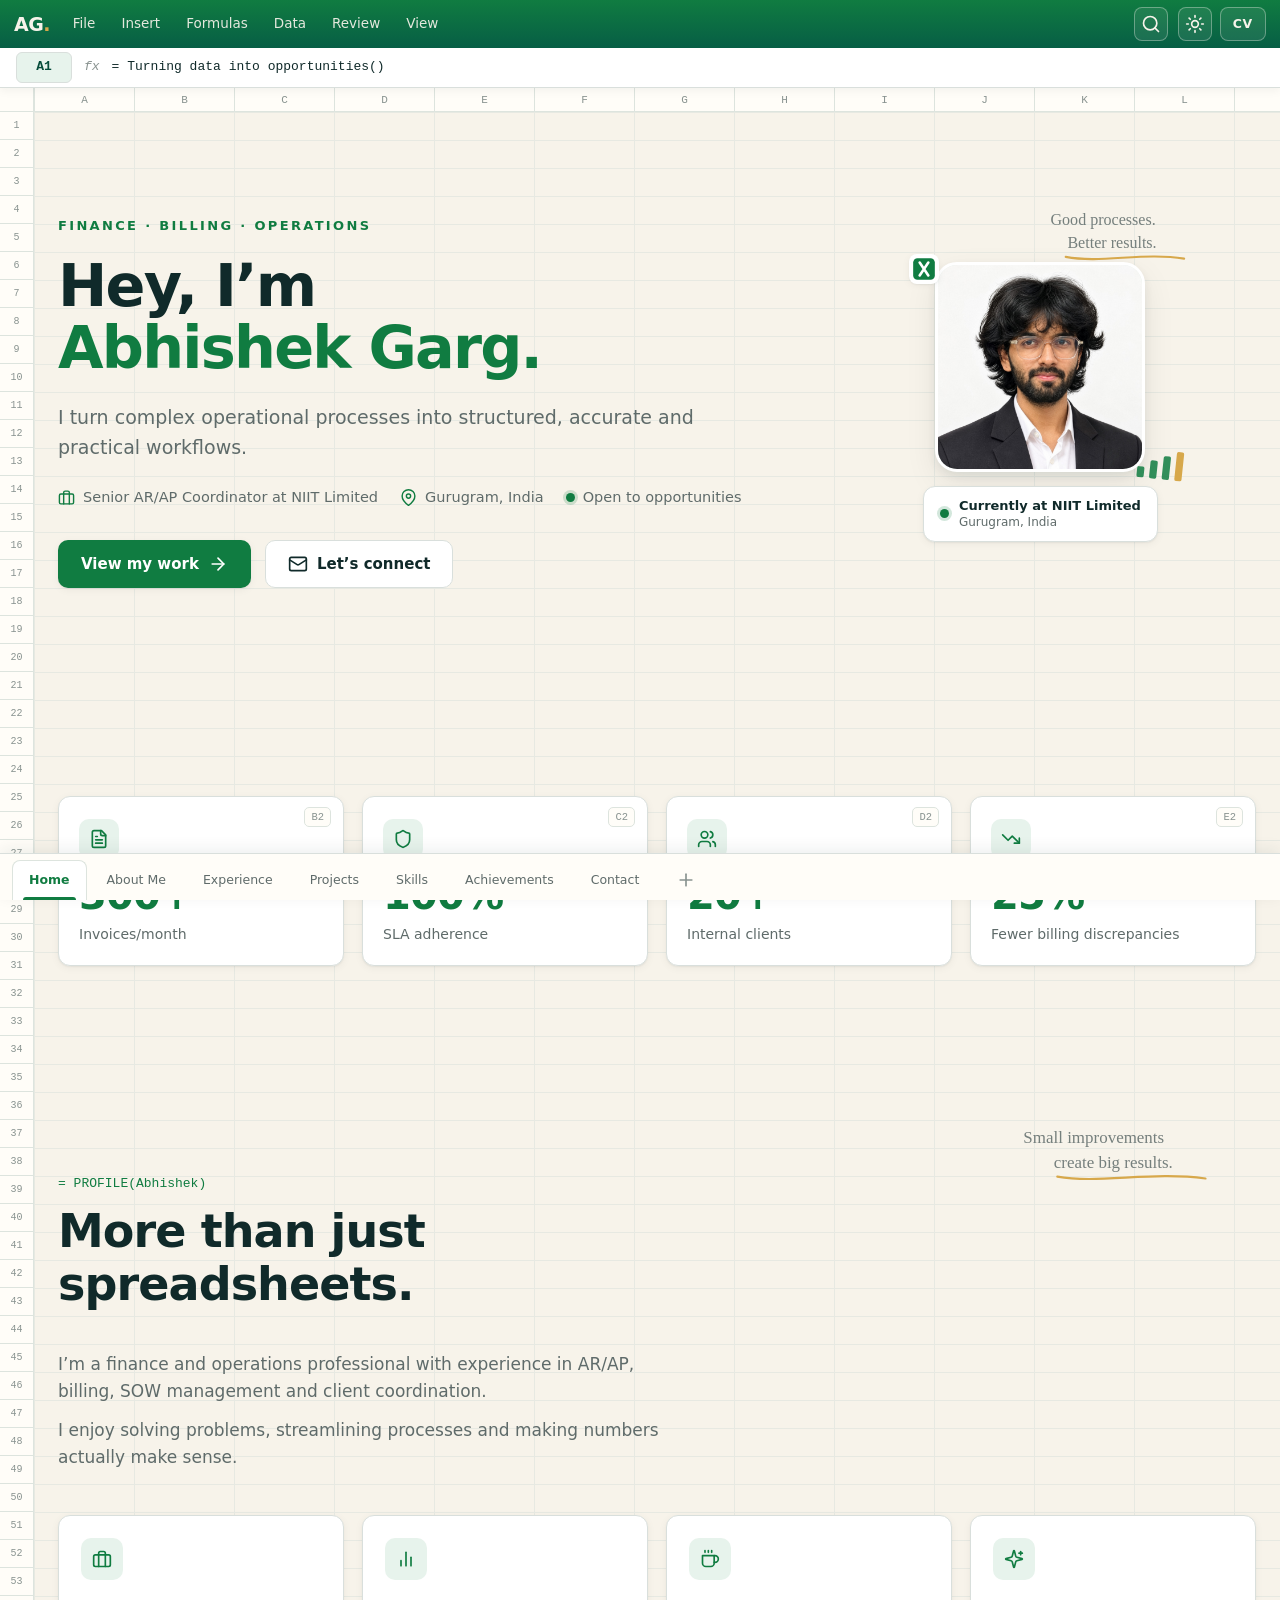
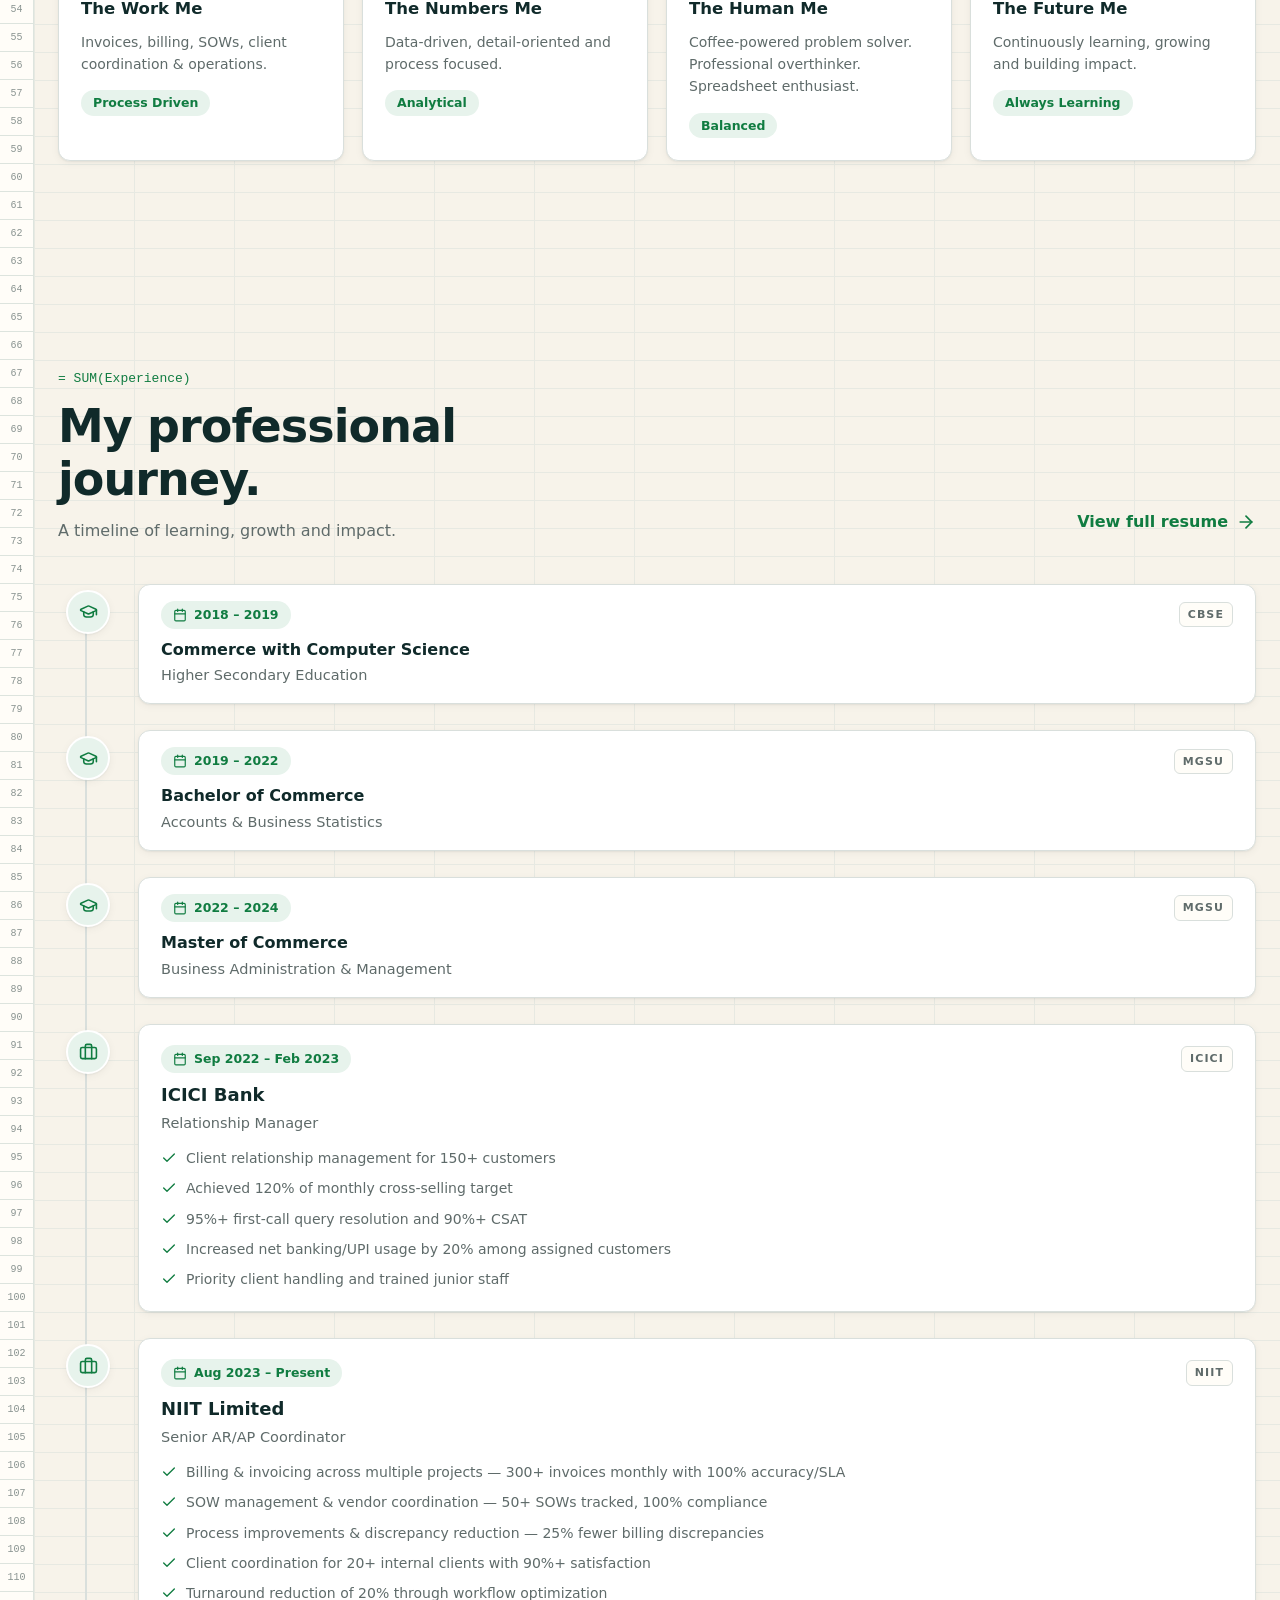
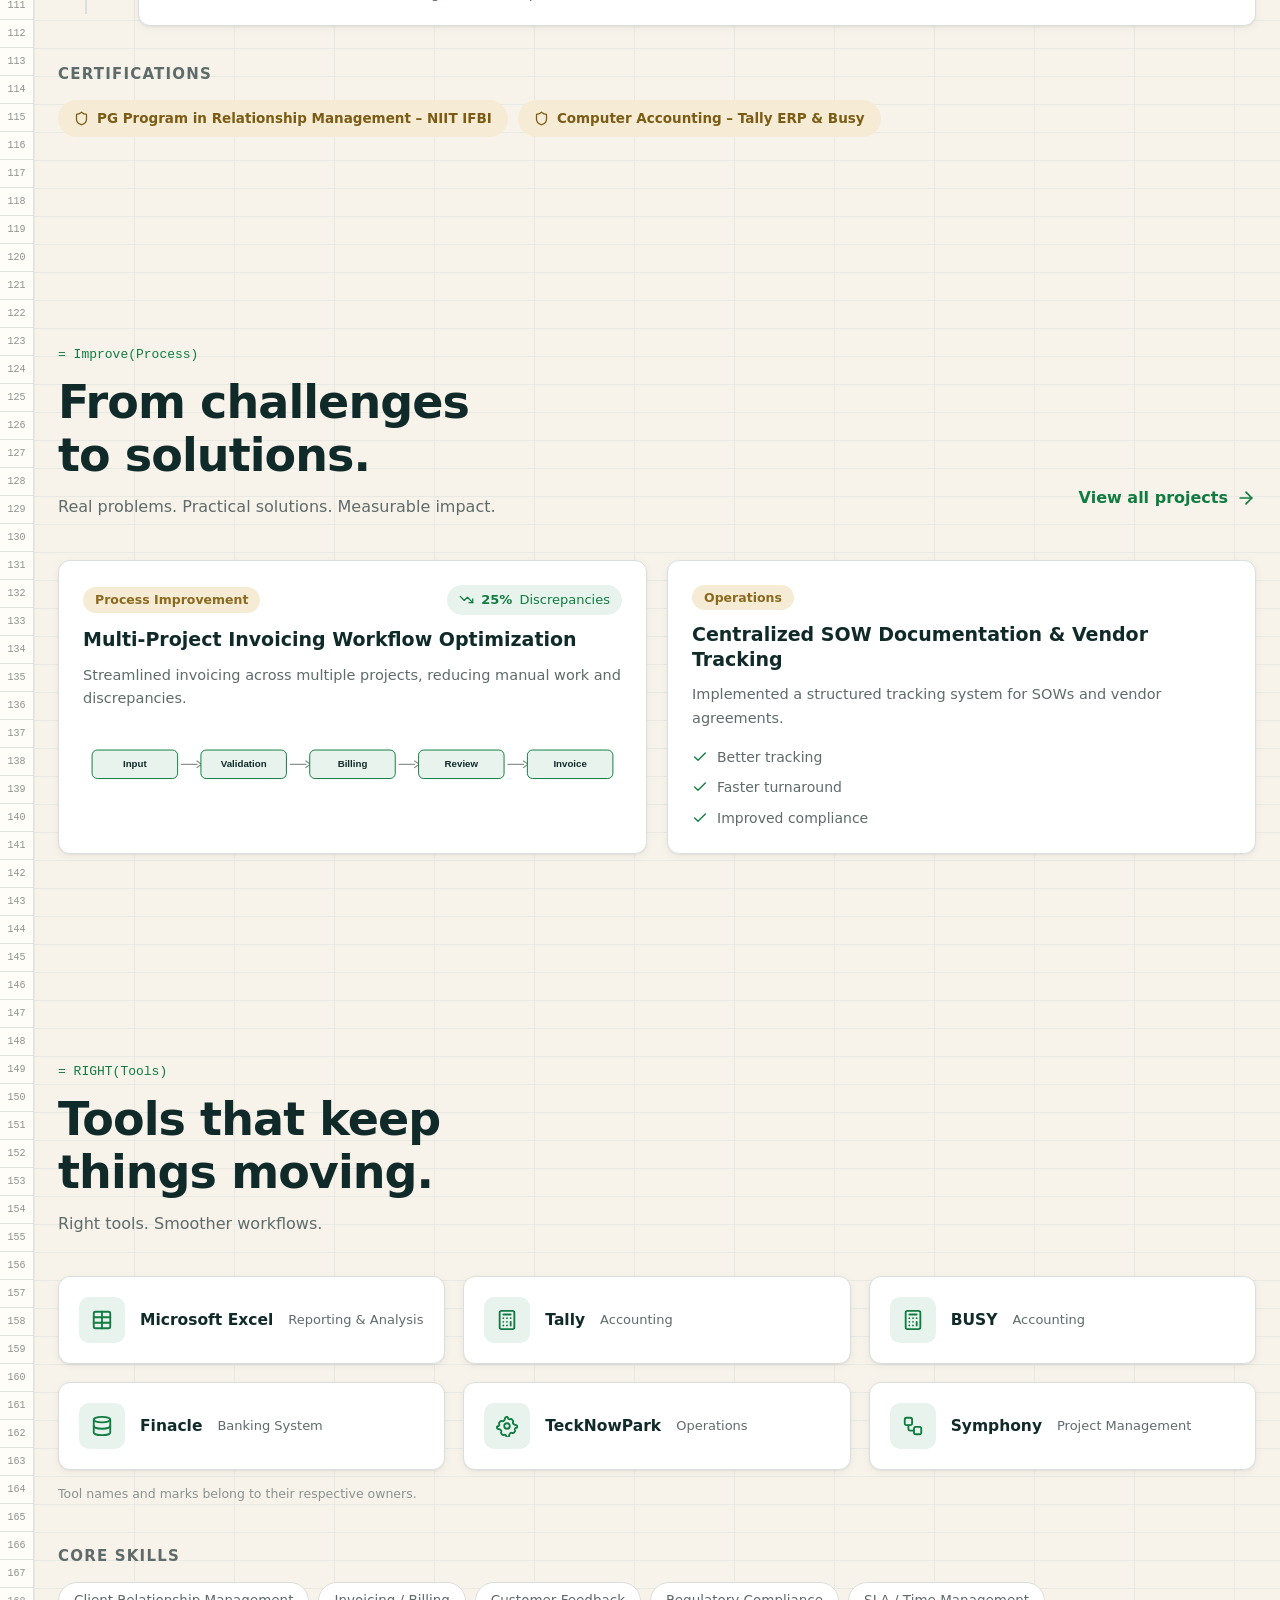
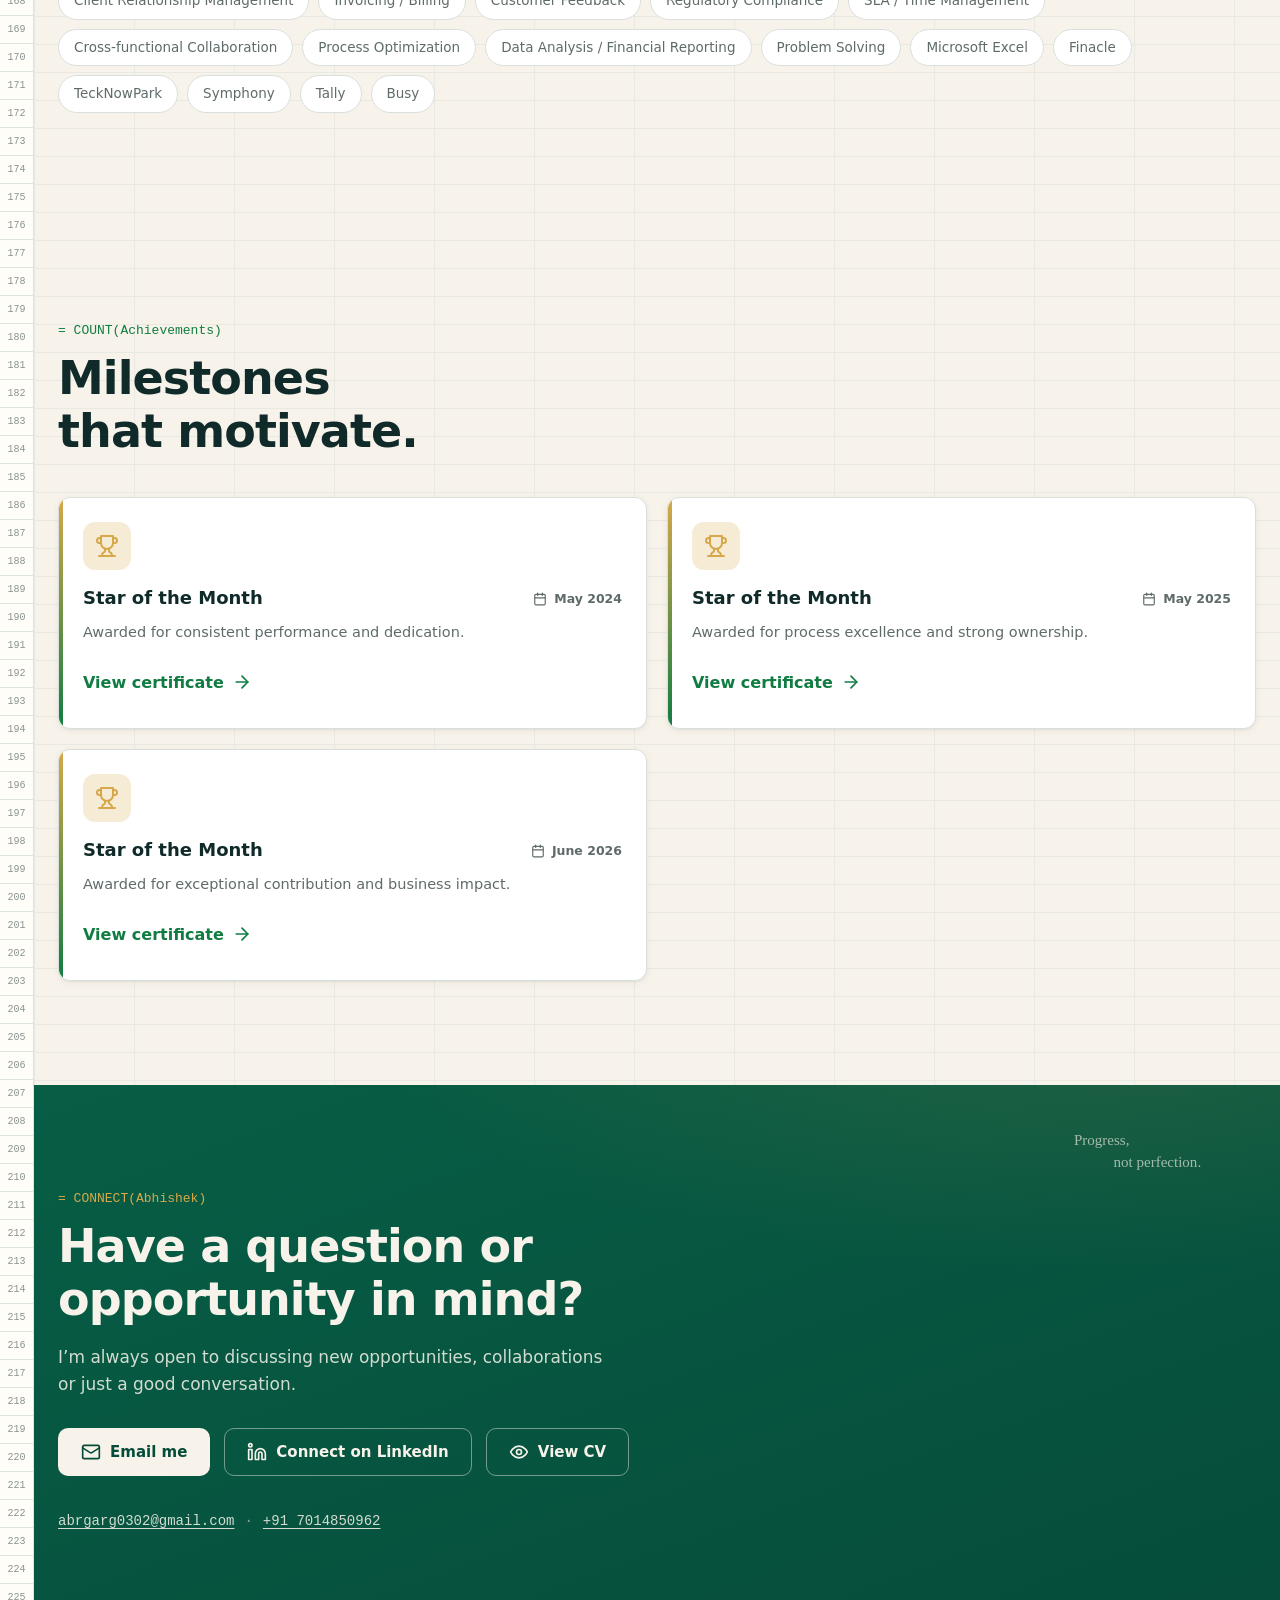
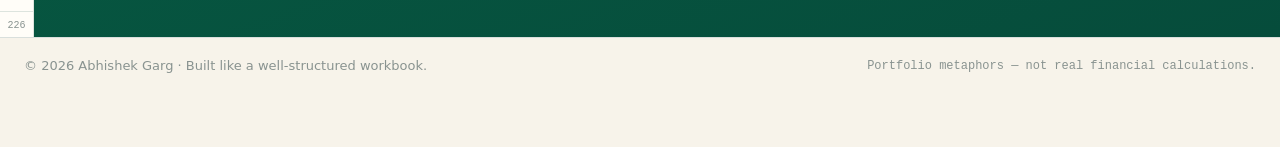
==== index.html @ a1530c6a "feat: springy cell-cursor — underdamped spring chase with slight overshoot, velocity-based subtle mo" ====
<!DOCTYPE html>
<html lang="en" data-theme="light">
<head>
  <meta charset="UTF-8">
  <meta name="viewport" content="width=device-width, initial-scale=1.0">
  <title>Abhishek Garg | Senior AR/AP Coordinator</title>
  <meta name="description" content="Portfolio of Abhishek Garg, Senior AR/AP Coordinator specializing in billing, operations, SOW management and client coordination.">
  <meta name="theme-color" content="#107C41">

  <!--
    PUBLISH NOTE (GitHub Pages):
    When the final URL is known (https://<user>.github.io/<repo>/), uncomment and fill in:
    <link rel="canonical" href="https://<user>.github.io/<repo>/">
    <meta property="og:url" content="https://<user>.github.io/<repo>/">
    <meta property="og:image" content="https://<user>.github.io/<repo>/assets/profile/abhishek-profile.jpg">
  -->
  <meta property="og:type" content="website">
  <meta property="og:title" content="Abhishek Garg | Senior AR/AP Coordinator">
  <meta property="og:description" content="Portfolio of Abhishek Garg, Senior AR/AP Coordinator specializing in billing, operations, SOW management and client coordination.">

  <link rel="icon" type="image/svg+xml" href="assets/icons/favicon.svg">
  <link rel="stylesheet" href="styles.css?v=3">

  <script>
    /* Set theme before first paint to avoid a flash */
    (function () {
      try {
        var t = localStorage.getItem('ag-theme');
        if (t !== 'dark' && t !== 'light') {
          t = (window.matchMedia && window.matchMedia('(prefers-color-scheme: dark)').matches) ? 'dark' : 'light';
        }
        document.documentElement.setAttribute('data-theme', t);
      } catch (e) { document.documentElement.setAttribute('data-theme', 'light'); }
    })();
  </script>
</head>
<body>

  <a class="skip-link" href="#main">Skip to main content</a>

  <!-- ================= SVG ICON SPRITE (Lucide-style, 2px stroke) ================= -->
  <svg xmlns="http://www.w3.org/2000/svg" style="display:none" aria-hidden="true">
    <symbol id="i-home" viewBox="0 0 24 24" fill="none" stroke="currentColor" stroke-width="2" stroke-linecap="round" stroke-linejoin="round"><path d="M3 9l9-7 9 7v11a2 2 0 0 1-2 2H5a2 2 0 0 1-2-2z"/><polyline points="9 22 9 12 15 12 15 22"/></symbol>
    <symbol id="i-briefcase" viewBox="0 0 24 24" fill="none" stroke="currentColor" stroke-width="2" stroke-linecap="round" stroke-linejoin="round"><rect x="2" y="7" width="20" height="14" rx="2"/><path d="M16 21V5a2 2 0 0 0-2-2h-4a2 2 0 0 0-2 2v16"/></symbol>
    <symbol id="i-map-pin" viewBox="0 0 24 24" fill="none" stroke="currentColor" stroke-width="2" stroke-linecap="round" stroke-linejoin="round"><path d="M21 10c0 7-9 13-9 13s-9-6-9-13a9 9 0 0 1 18 0z"/><circle cx="12" cy="10" r="3"/></symbol>
    <symbol id="i-mail" viewBox="0 0 24 24" fill="none" stroke="currentColor" stroke-width="2" stroke-linecap="round" stroke-linejoin="round"><rect x="2" y="4" width="20" height="16" rx="2"/><path d="m22 7-8.97 5.7a1.94 1.94 0 0 1-2.06 0L2 7"/></symbol>
    <symbol id="i-linkedin" viewBox="0 0 24 24" fill="none" stroke="currentColor" stroke-width="2" stroke-linecap="round" stroke-linejoin="round"><path d="M16 8a6 6 0 0 1 6 6v7h-4v-7a2 2 0 0 0-2-2 2 2 0 0 0-2 2v7h-4v-7a6 6 0 0 1 6-6z"/><rect x="2" y="9" width="4" height="12"/><circle cx="4" cy="4" r="2"/></symbol>
    <symbol id="i-download" viewBox="0 0 24 24" fill="none" stroke="currentColor" stroke-width="2" stroke-linecap="round" stroke-linejoin="round"><path d="M21 15v4a2 2 0 0 1-2 2H5a2 2 0 0 1-2-2v-4"/><polyline points="7 10 12 15 17 10"/><line x1="12" y1="15" x2="12" y2="3"/></symbol>
    <symbol id="i-search" viewBox="0 0 24 24" fill="none" stroke="currentColor" stroke-width="2" stroke-linecap="round" stroke-linejoin="round"><circle cx="11" cy="11" r="8"/><line x1="21" y1="21" x2="16.65" y2="16.65"/></symbol>
    <symbol id="i-sun" viewBox="0 0 24 24" fill="none" stroke="currentColor" stroke-width="2" stroke-linecap="round" stroke-linejoin="round"><circle cx="12" cy="12" r="4"/><path d="M12 2v2M12 20v2M4.93 4.93l1.41 1.41M17.66 17.66l1.41 1.41M2 12h2M20 12h2M6.34 17.66l-1.41 1.41M19.07 4.93l-1.41 1.41"/></symbol>
    <symbol id="i-moon" viewBox="0 0 24 24" fill="none" stroke="currentColor" stroke-width="2" stroke-linecap="round" stroke-linejoin="round"><path d="M12 3a6 6 0 0 0 9 9 9 9 0 1 1-9-9Z"/></symbol>
    <symbol id="i-bar-chart" viewBox="0 0 24 24" fill="none" stroke="currentColor" stroke-width="2" stroke-linecap="round" stroke-linejoin="round"><line x1="18" y1="20" x2="18" y2="10"/><line x1="12" y1="20" x2="12" y2="4"/><line x1="6" y1="20" x2="6" y2="14"/></symbol>
    <symbol id="i-shield" viewBox="0 0 24 24" fill="none" stroke="currentColor" stroke-width="2" stroke-linecap="round" stroke-linejoin="round"><path d="M20 13c0 5-3.5 7.5-7.66 8.95a1 1 0 0 1-.67-.01C7.5 20.5 4 18 4 13V6a1 1 0 0 1 1-1c2 0 4.5-1.2 6.24-2.72a1 1 0 0 1 1.52 0C14.51 3.81 17 5 19 5a1 1 0 0 1 1 1z"/></symbol>
    <symbol id="i-users" viewBox="0 0 24 24" fill="none" stroke="currentColor" stroke-width="2" stroke-linecap="round" stroke-linejoin="round"><path d="M16 21v-2a4 4 0 0 0-4-4H6a4 4 0 0 0-4 4v2"/><circle cx="9" cy="7" r="4"/><path d="M22 21v-2a4 4 0 0 0-3-3.87"/><path d="M16 3.13a4 4 0 0 1 0 7.75"/></symbol>
    <symbol id="i-file-text" viewBox="0 0 24 24" fill="none" stroke="currentColor" stroke-width="2" stroke-linecap="round" stroke-linejoin="round"><path d="M15 2H6a2 2 0 0 0-2 2v16a2 2 0 0 0 2 2h12a2 2 0 0 0 2-2V7Z"/><path d="M14 2v4a2 2 0 0 0 2 2h4"/><path d="M16 13H8M16 17H8M10 9H8"/></symbol>
    <symbol id="i-workflow" viewBox="0 0 24 24" fill="none" stroke="currentColor" stroke-width="2" stroke-linecap="round" stroke-linejoin="round"><rect x="3" y="3" width="8" height="8" rx="2"/><path d="M7 11v4a2 2 0 0 0 2 2h4"/><rect x="13" y="13" width="8" height="8" rx="2"/></symbol>
    <symbol id="i-wrench" viewBox="0 0 24 24" fill="none" stroke="currentColor" stroke-width="2" stroke-linecap="round" stroke-linejoin="round"><path d="M14.7 6.3a1 1 0 0 0 0 1.4l1.6 1.6a1 1 0 0 0 1.4 0l3.77-3.77a6 6 0 0 1-7.94 7.94l-6.91 6.91a2.12 2.12 0 0 1-3-3l6.91-6.91a6 6 0 0 1 7.94-7.94l-3.76 3.76z"/></symbol>
    <symbol id="i-trophy" viewBox="0 0 24 24" fill="none" stroke="currentColor" stroke-width="2" stroke-linecap="round" stroke-linejoin="round"><path d="M6 9H4.5a2.5 2.5 0 0 1 0-5H6"/><path d="M18 9h1.5a2.5 2.5 0 0 0 0-5H18"/><path d="M4 22h16"/><path d="M10 14.66V17c0 .55-.47.98-.97 1.21C7.85 18.75 7 20.24 7 22"/><path d="M14 14.66V17c0 .55.47.98.97 1.21C16.15 18.75 17 20.24 17 22"/><path d="M18 2H6v7a6 6 0 0 0 12 0V2Z"/></symbol>
    <symbol id="i-graduation-cap" viewBox="0 0 24 24" fill="none" stroke="currentColor" stroke-width="2" stroke-linecap="round" stroke-linejoin="round"><path d="M21.42 10.922a1 1 0 0 0-.019-1.838L12.83 5.18a2 2 0 0 0-1.66 0L2.6 9.08a1 1 0 0 0 0 1.832l8.57 3.908a2 2 0 0 0 1.66 0z"/><path d="M22 10v6"/><path d="M6 12.5V16a6 3 0 0 0 12 0v-3.5"/></symbol>
    <symbol id="i-arrow-right" viewBox="0 0 24 24" fill="none" stroke="currentColor" stroke-width="2" stroke-linecap="round" stroke-linejoin="round"><path d="M5 12h14"/><path d="m12 5 7 7-7 7"/></symbol>
    <symbol id="i-check" viewBox="0 0 24 24" fill="none" stroke="currentColor" stroke-width="2" stroke-linecap="round" stroke-linejoin="round"><path d="M20 6 9 17l-5-5"/></symbol>
    <symbol id="i-plus" viewBox="0 0 24 24" fill="none" stroke="currentColor" stroke-width="2" stroke-linecap="round" stroke-linejoin="round"><path d="M5 12h14"/><path d="M12 5v14"/></symbol>
    <symbol id="i-menu" viewBox="0 0 24 24" fill="none" stroke="currentColor" stroke-width="2" stroke-linecap="round" stroke-linejoin="round"><line x1="4" y1="12" x2="20" y2="12"/><line x1="4" y1="6" x2="20" y2="6"/><line x1="4" y1="18" x2="20" y2="18"/></symbol>
    <symbol id="i-x" viewBox="0 0 24 24" fill="none" stroke="currentColor" stroke-width="2" stroke-linecap="round" stroke-linejoin="round"><path d="M18 6 6 18"/><path d="m6 6 12 12"/></symbol>
    <symbol id="i-settings" viewBox="0 0 24 24" fill="none" stroke="currentColor" stroke-width="2" stroke-linecap="round" stroke-linejoin="round"><path d="M12.22 2h-.44a2 2 0 0 0-2 2v.18a2 2 0 0 1-1 1.73l-.43.58a2 2 0 0 1-1.53.22l-.17-.06a2 2 0 0 0-2.28.62l-.28.28a2 2 0 0 0-.62 2.28l.06.17a2 2 0 0 1-.22 1.53l-.58.43a2 2 0 0 0-1.73 1v.44a2 2 0 0 0 2 2h.18a2 2 0 0 1 1.73 1l.58.43a2 2 0 0 1 .22 1.53l-.06.17a2 2 0 0 0 .62 2.28l.28.28a2 2 0 0 0 2.28.62l.17-.06a2 2 0 0 1 1.53.22l.43.58a2 2 0 0 0 1 1.73h.44a2 2 0 0 0 2-2v-.18a2 2 0 0 1 1-1.73l.43-.58a2 2 0 0 1 1.53-.22l.17.06a2 2 0 0 0 2.28-.62l.28-.28a2 2 0 0 0 .62-2.28l-.06-.17a2 2 0 0 1 .22-1.53l.58-.43a2 2 0 0 0 1.73-1v-.44a2 2 0 0 0-2-2h-.18a2 2 0 0 1-1.73-1l-.58-.43a2 2 0 0 1-.22-1.53l.06-.17a2 2 0 0 0-.62-2.28l-.28-.28a2 2 0 0 0-2.28-.62l-.17.06a2 2 0 0 1-1.53-.22l-.43-.58a2 2 0 0 0-1-1.73z"/><circle cx="12" cy="12" r="3"/></symbol>
    <symbol id="i-sigma" viewBox="0 0 24 24" fill="none" stroke="currentColor" stroke-width="2" stroke-linecap="round" stroke-linejoin="round"><path d="M18 7V4H6l6 8-6 8h12v-3"/></symbol>
    <symbol id="i-database" viewBox="0 0 24 24" fill="none" stroke="currentColor" stroke-width="2" stroke-linecap="round" stroke-linejoin="round"><ellipse cx="12" cy="5" rx="9" ry="3"/><path d="M3 5v14a9 3 0 0 0 18 0V5"/><path d="M3 12a9 3 0 0 0 18 0"/></symbol>
    <symbol id="i-filter" viewBox="0 0 24 24" fill="none" stroke="currentColor" stroke-width="2" stroke-linecap="round" stroke-linejoin="round"><polygon points="22 3 2 3 10 12.46 10 19 14 21 14 12.46 22 3"/></symbol>
    <symbol id="i-calendar" viewBox="0 0 24 24" fill="none" stroke="currentColor" stroke-width="2" stroke-linecap="round" stroke-linejoin="round"><rect x="3" y="4" width="18" height="18" rx="2"/><line x1="16" y1="2" x2="16" y2="6"/><line x1="8" y1="2" x2="8" y2="6"/><line x1="3" y1="10" x2="21" y2="10"/></symbol>
    <symbol id="i-trending-down" viewBox="0 0 24 24" fill="none" stroke="currentColor" stroke-width="2" stroke-linecap="round" stroke-linejoin="round"><polyline points="22 17 13.5 8.5 8.5 13.5 2 7"/><polyline points="16 17 22 17 22 11"/></symbol>
    <symbol id="i-table" viewBox="0 0 24 24" fill="none" stroke="currentColor" stroke-width="2" stroke-linecap="round" stroke-linejoin="round"><rect x="3" y="3" width="18" height="18" rx="2"/><line x1="3" y1="9" x2="21" y2="9"/><line x1="3" y1="15" x2="21" y2="15"/><line x1="12" y1="3" x2="12" y2="21"/></symbol>
    <symbol id="i-calculator" viewBox="0 0 24 24" fill="none" stroke="currentColor" stroke-width="2" stroke-linecap="round" stroke-linejoin="round"><rect x="4" y="2" width="16" height="20" rx="2"/><line x1="8" y1="6" x2="16" y2="6"/><line x1="16" y1="14" x2="16" y2="18"/><path d="M16 10h.01M12 10h.01M8 10h.01M8 14h.01M12 14h.01M8 18h.01M12 18h.01"/></symbol>
    <symbol id="i-phone" viewBox="0 0 24 24" fill="none" stroke="currentColor" stroke-width="2" stroke-linecap="round" stroke-linejoin="round"><path d="M22 16.92v3a2 2 0 0 1-2.18 2 19.79 19.79 0 0 1-8.63-3.07 19.5 19.5 0 0 1-6-6 19.79 19.79 0 0 1-3.07-8.67A2 2 0 0 1 4.11 2h3a2 2 0 0 1 2 1.72 12.84 12.84 0 0 0 .7 2.81 2 2 0 0 1-.45 2.11L8.09 9.91a16 16 0 0 0 6 6l1.27-1.27a2 2 0 0 1 2.11-.45 12.84 12.84 0 0 0 2.81.7A2 2 0 0 1 22 16.92z"/></symbol>
    <symbol id="i-folder" viewBox="0 0 24 24" fill="none" stroke="currentColor" stroke-width="2" stroke-linecap="round" stroke-linejoin="round"><path d="M20 20a2 2 0 0 0 2-2V8a2 2 0 0 0-2-2h-7.9a2 2 0 0 1-1.69-.9L9.6 3.9A2 2 0 0 0 7.93 3H4a2 2 0 0 0-2 2v13a2 2 0 0 0 2 2Z"/></symbol>
    <symbol id="i-coffee" viewBox="0 0 24 24" fill="none" stroke="currentColor" stroke-width="2" stroke-linecap="round" stroke-linejoin="round"><path d="M17 8h1a4 4 0 1 1 0 8h-1"/><path d="M3 8h14v9a4 4 0 0 1-4 4H7a4 4 0 0 1-4-4Z"/><line x1="6" y1="2" x2="6" y2="4"/><line x1="10" y1="2" x2="10" y2="4"/><line x1="14" y1="2" x2="14" y2="4"/></symbol>
    <symbol id="i-sparkles" viewBox="0 0 24 24" fill="none" stroke="currentColor" stroke-width="2" stroke-linecap="round" stroke-linejoin="round"><path d="M9.937 15.5A2 2 0 0 0 8.5 14.063l-6.135-1.582a.5.5 0 0 1 0-.962L8.5 9.936A2 2 0 0 0 9.937 8.5l1.582-6.135a.5.5 0 0 1 .963 0L14.063 8.5A2 2 0 0 0 15.5 9.937l6.135 1.581a.5.5 0 0 1 0 .964L15.5 14.063a2 2 0 0 0-1.437 1.408l-1.582 6.135a.5.5 0 0 1-.963 0z"/><path d="M20 3v4"/><path d="M22 5h-4"/></symbol>
    <symbol id="i-eye" viewBox="0 0 24 24" fill="none" stroke="currentColor" stroke-width="2" stroke-linecap="round" stroke-linejoin="round"><path d="M2 12s3-7 10-7 10 7 10 7-3 7-10 7-10-7-10-7Z"/><circle cx="12" cy="12" r="3"/></symbol>
  </svg>

  <!-- ================= DATA ERROR BANNER (shown only if portfolio.json fails) ================= -->
  <div id="data-error" hidden role="alert" style="background:#B42318;color:#fff;padding:12px 16px;font-size:14px;">
    Content could not be loaded. This site fetches <code>data/portfolio.json</code> — serve the folder over HTTP
    (for example <code>python -m http.server</code>) instead of opening the file directly.
  </div>

  <!-- ================= STICKY EXCEL RIBBON (the only top bar) ================= -->
  <div class="ribbon" id="ribbon" role="toolbar" aria-label="Portfolio ribbon (visual Excel metaphor)">
    <a class="ribbon-brand" href="#home" aria-label="Abhishek Garg — home">AG<span class="brand-dot">.</span></a>
    <span class="ribbon-title" aria-hidden="true">Abhishek_Garg_Portfolio.xlsx</span>

    <div class="ribbon-tabs">
      <button class="ribbon-btn" type="button" data-ribbon="file">File</button>
      <button class="ribbon-btn" type="button" data-ribbon="insert">Insert</button>
      <button class="ribbon-btn" type="button" data-ribbon="formulas">Formulas</button>
      <button class="ribbon-btn" type="button" data-ribbon="data">Data</button>
      <button class="ribbon-btn" type="button" data-ribbon="review">Review</button>
      <button class="ribbon-btn" type="button" data-ribbon="view">View</button>
    </div>

    <div class="header-actions">
      <div class="search-wrap" id="search-wrap">
        <button class="icon-btn search-toggle" id="search-toggle" type="button" aria-label="Search portfolio sections" aria-expanded="false">
          <svg class="icon" aria-hidden="true"><use href="#i-search"></use></svg>
        </button>
        <input type="search" id="search-input" class="search-input" placeholder="Search opportunities..." aria-label="Search portfolio sections" autocomplete="off" tabindex="-1">
        <div id="search-results" class="search-results" hidden></div>
      </div>
      <button class="icon-btn theme-toggle" id="theme-toggle" type="button" aria-label="Switch to dark theme">
        <svg class="icon icon-sun" aria-hidden="true"><use href="#i-sun"></use></svg>
        <svg class="icon icon-moon" aria-hidden="true"><use href="#i-moon"></use></svg>
      </button>
      <a class="cv-chip" data-cv-link href="cv/Abhishek_Garg_CV_Final.pdf" title="View CV (opens in a new tab)">CV</a>
      <button class="icon-btn menu-toggle" id="menu-toggle" type="button" aria-label="Open menu" aria-expanded="false">
        <svg class="icon" aria-hidden="true"><use href="#i-menu"></use></svg>
      </button>
    </div>

    <div class="ribbon-panel" id="ribbon-panel" hidden>
      <div id="ribbon-panel-content"></div>
    </div>
  </div>

  <!-- ================= MOBILE MENU OVERLAY ================= -->
  <div class="mobile-menu" id="mobile-menu" hidden>
    <div class="mobile-menu-head">
      <span class="brand-mark">AG<span class="brand-dot">.</span></span>
      <button class="icon-btn" id="mobile-menu-close" type="button" aria-label="Close menu">
        <svg class="icon" aria-hidden="true"><use href="#i-x"></use></svg>
      </button>
    </div>
    <nav aria-label="Mobile">
      <a class="mobile-menu-link" href="#home">Home</a>
      <a class="mobile-menu-link" href="#about">About</a>
      <a class="mobile-menu-link" href="#experience">Experience</a>
      <a class="mobile-menu-link" href="#projects">Projects</a>
      <a class="mobile-menu-link" href="#skills">Skills</a>
      <a class="mobile-menu-link" href="#achievements">Achievements</a>
      <a class="mobile-menu-link" href="#contact">Contact</a>
    </nav>
    <div class="mobile-menu-actions">
      <button class="icon-btn theme-toggle" type="button" aria-label="Toggle theme">
        <svg class="icon icon-sun" aria-hidden="true"><use href="#i-sun"></use></svg>
        <svg class="icon icon-moon" aria-hidden="true"><use href="#i-moon"></use></svg>
      </button>
      <a class="btn btn-ghost" data-cv-link href="cv/Abhishek_Garg_CV_Final.pdf">
        <svg class="icon" aria-hidden="true"><use href="#i-eye"></use></svg>
        <span>View CV</span>
      </a>
    </div>
  </div>

  <!-- ================= FORMULA BAR ================= -->
  <div class="formula-bar" aria-hidden="true">
    <span class="name-box" id="name-box">A1</span>
    <span class="fx-label">fx</span>
    <span class="formula-text" id="formula-text">= Turning data into opportunities()</span>
  </div>

  <!-- ================= MAIN ================= -->
  <main id="main">
    <!-- Decorative spreadsheet chrome (anchored to main so it stays visible) -->
    <div class="grid-corner" aria-hidden="true"></div>
    <div class="col-strip" id="col-strip" aria-hidden="true"></div>
    <div class="row-rail" id="row-rail" aria-hidden="true"></div>

    <!-- HERO -->
    <section class="hero section" id="home">
      <div class="container hero-grid">
        <div class="hero-content">
          <p class="eyebrow" id="hero-eyebrow">FINANCE · BILLING · OPERATIONS</p>
          <h1 id="hero-heading">Hey, I’m<br><span class="hero-name">Abhishek Garg.</span></h1>
          <p class="hero-desc" id="hero-description">I turn complex operational processes into structured, accurate and practical workflows.</p>

          <ul class="hero-meta">
            <li><svg class="icon" aria-hidden="true"><use href="#i-briefcase"></use></svg><span id="meta-role-text">Senior AR/AP Coordinator at NIIT Limited</span></li>
            <li><svg class="icon" aria-hidden="true"><use href="#i-map-pin"></use></svg><span id="meta-location-text">Gurugram, India</span></li>
            <li><span class="status-dot" aria-hidden="true"></span><span id="meta-availability-text">Open to opportunities</span></li>
          </ul>

          <div class="hero-actions">
            <a class="btn btn-primary" id="btn-hero-work" href="#projects">
              <span>View my work</span>
              <svg class="icon icon-shift" aria-hidden="true"><use href="#i-arrow-right"></use></svg>
            </a>
            <a class="btn btn-outline" id="btn-hero-connect" href="#contact">
              <svg class="icon" aria-hidden="true"><use href="#i-mail"></use></svg>
              <span>Let’s connect</span>
            </a>
          </div>
        </div>

        <div class="hero-aside">
          <figure class="profile-wrap">
            <img id="profile-img" src="assets/profile/abhishek-profile.jpg" alt="Portrait of Abhishek Garg" width="160" height="160">
            <figcaption class="status-card">
              <span class="status-dot" aria-hidden="true"></span>
              <span>
                <strong id="status-company">Currently at NIIT Limited</strong>
                <em id="status-location">Gurugram, India</em>
              </span>
            </figcaption>
            <svg class="mini-chart" viewBox="0 0 64 40" aria-hidden="true">
              <rect x="4"  y="24" width="8" height="12" rx="2"/>
              <rect x="18" y="16" width="8" height="20" rx="2"/>
              <rect x="32" y="10" width="8" height="26" rx="2"/>
              <rect x="46" y="4"  width="8" height="32" rx="2"/>
            </svg>
            <svg class="excel-chip" viewBox="0 0 24 24" aria-hidden="true">
              <rect x="2" y="2" width="20" height="20" rx="4" fill="#107C41"/>
              <path d="M8 6l8 12M16 6L8 18" stroke="#fff" stroke-width="2.4" stroke-linecap="round"/>
            </svg>
          </figure>

          <svg class="doodle doodle-hero" viewBox="0 0 260 90" aria-hidden="true">
            <text x="10" y="34" class="doodle-text">Good processes.</text>
            <text x="30" y="62" class="doodle-text">Better results.</text>
            <path class="doodle-line" d="M28 72 C 70 80, 120 66, 168 74"/>
          </svg>
        </div>
      </div>
    </section>

    <!-- KPI ROW -->
    <section class="kpi-section section" id="kpis" aria-label="Key metrics">
      <div class="container">
        <div class="kpi-grid" id="kpi-grid"></div>
      </div>
    </section>

    <!-- ABOUT -->
    <section class="section" id="about">
      <div class="container">
        <div class="section-head">
          <div>
            <p class="section-kicker">= PROFILE(Abhishek)</p>
            <h2 class="section-title">More than just<br>spreadsheets.</h2>
          </div>
        </div>
        <div class="about-body" id="about-body"></div>

        <svg class="doodle doodle-about" viewBox="0 0 280 90" aria-hidden="true">
          <text x="6" y="30" class="doodle-text">Small improvements</text>
          <text x="40" y="58" class="doodle-text">create big results.</text>
          <path class="doodle-line" d="M44 68 C 90 76, 150 62, 210 70"/>
        </svg>

        <div class="about-cards" id="about-cards"></div>
      </div>
    </section>

    <!-- PROFESSIONAL JOURNEY -->
    <section class="section" id="experience">
      <div class="container">
        <div class="section-head">
          <div>
            <p class="section-kicker">= SUM(Experience)</p>
            <h2 class="section-title">My professional<br>journey.</h2>
            <p class="section-sub">A timeline of learning, growth and impact.</p>
          </div>
          <a class="text-link" data-cv-link href="cv/Abhishek_Garg_CV_Final.pdf">
            <span>View full resume</span>
            <svg class="icon icon-shift" aria-hidden="true"><use href="#i-arrow-right"></use></svg>
          </a>
        </div>
        <div class="timeline" id="timeline"></div>
        <h3 class="certs-title">Certifications</h3>
        <ul class="certs-list" id="certs-list"></ul>
      </div>
    </section>

    <!-- PROJECTS -->
    <section class="section" id="projects">
      <div class="container">
        <div class="section-head">
          <div>
            <p class="section-kicker">= Improve(Process)</p>
            <h2 class="section-title">From challenges<br>to solutions.</h2>
            <p class="section-sub">Real problems. Practical solutions. Measurable impact.</p>
          </div>
          <a class="text-link" href="#projects">
            <span>View all projects</span>
            <svg class="icon icon-shift" aria-hidden="true"><use href="#i-arrow-right"></use></svg>
          </a>
        </div>
        <div class="projects-grid" id="projects-grid"></div>
      </div>
    </section>

    <!-- TOOLKIT / SKILLS -->
    <section class="section" id="skills">
      <div class="container">
        <div class="section-head">
          <div>
            <p class="section-kicker">= RIGHT(Tools)</p>
            <h2 class="section-title">Tools that keep<br>things moving.</h2>
            <p class="section-sub">Right tools. Smoother workflows.</p>
          </div>
        </div>
        <div class="tools-grid" id="tools-grid"></div>
        <p class="tools-note">Tool names and marks belong to their respective owners.</p>

        <h3 class="skills-title">Core skills</h3>
        <ul class="skills-chips" id="skills-chips"></ul>
      </div>
    </section>

    <!-- ACHIEVEMENTS -->
    <section class="section" id="achievements">
      <div class="container">
        <div class="section-head">
          <div>
            <p class="section-kicker">= COUNT(Achievements)</p>
            <h2 class="section-title">Milestones<br>that motivate.</h2>
          </div>
        </div>
        <div class="achievements-grid" id="achievements-grid"></div>
      </div>
    </section>

    <!-- CONTACT -->
    <section class="contact-section section" id="contact">
      <div class="container">
        <svg class="doodle doodle-contact" viewBox="0 0 240 80" aria-hidden="true">
          <text x="10" y="30" class="doodle-text doodle-light">Progress,</text>
          <text x="60" y="58" class="doodle-text doodle-light">not perfection.</text>
        </svg>

        <p class="section-kicker kicker-light">= CONNECT(Abhishek)</p>
        <h2 class="section-title title-light">Have a question or<br>opportunity in mind?</h2>
        <p class="contact-body">I’m always open to discussing new opportunities, collaborations or just a good conversation.</p>

        <div class="contact-actions">
          <a class="btn btn-light" id="btn-email" href="mailto:abrgarg0302@gmail.com">
            <svg class="icon" aria-hidden="true"><use href="#i-mail"></use></svg>
            <span>Email me</span>
          </a>
          <a class="btn btn-light-outline" id="btn-linkedin" href="#contact">
            <svg class="icon" aria-hidden="true"><use href="#i-linkedin"></use></svg>
            <span>Connect on LinkedIn</span>
          </a>
          <a class="btn btn-light-outline" data-cv-link href="cv/Abhishek_Garg_CV_Final.pdf">
            <svg class="icon" aria-hidden="true"><use href="#i-eye"></use></svg>
            <span>View CV</span>
          </a>
        </div>

        <div class="contact-data">
          <a id="contact-email-text" href="mailto:abrgarg0302@gmail.com">abrgarg0302@gmail.com</a>
          <span class="contact-sep" aria-hidden="true">·</span>
          <a id="contact-phone-link" href="tel:+917014850962">+91 7014850962</a>
        </div>
      </div>
    </section>
  </main>

  <!-- ================= WORKBOOK SHEET TABS (fixed bottom, like Excel) ================= -->
  <div class="sheet-tabs-bar" role="navigation" aria-label="Workbook sheets">
    <div class="sheet-tabs-row">
      <div class="sheet-tabs" id="sheet-tabs"></div>
    </div>
  </div>

  <!-- ================= FOOTER ================= -->
  <footer class="site-footer">
    <div class="container footer-bottom">
      <p>© <span id="year">2026</span> Abhishek Garg · Built like a well-structured workbook.</p>
      <p class="footer-note">Portfolio metaphors — not real financial calculations.</p>
    </div>
  </footer>

  <!-- ================= MOBILE BOTTOM NAV ================= -->
  <nav class="bottom-nav" aria-label="Mobile navigation">
    <a class="bottom-link" href="#home" data-section="home">
      <svg class="icon" aria-hidden="true"><use href="#i-home"></use></svg><span>Home</span>
    </a>
    <a class="bottom-link" href="#experience" data-section="experience">
      <svg class="icon" aria-hidden="true"><use href="#i-briefcase"></use></svg><span>Work</span>
    </a>
    <a class="bottom-link" href="#projects" data-section="projects">
      <svg class="icon" aria-hidden="true"><use href="#i-folder"></use></svg><span>Projects</span>
    </a>
    <a class="bottom-link" href="#skills" data-section="skills">
      <svg class="icon" aria-hidden="true"><use href="#i-wrench"></use></svg><span>Tools</span>
    </a>
    <button class="bottom-link bottom-more" id="bottom-nav-more" type="button">
      <svg class="icon" aria-hidden="true"><use href="#i-menu"></use></svg><span>More</span>
    </button>
  </nav>

  <script src="script.js?v=3"></script>
</body>
</html>
---- styles.css ----
/* ============================================================
   Abhishek Garg — Excel-Themed Portfolio
   styles.css — palette, spreadsheet chrome, light/dark, mobile
   ============================================================ */

/* ------------------------------------------------------------
   1. Design tokens
------------------------------------------------------------ */
:root {
  --excel-green: #107C41;
  --deep-green: #075E45;
  --dark-green: #064C3B;
  --cream: #F7F3EA;
  --warm-white: #FFFDF8;
  --sheet-white: #FFFFFF;
  --grid-line: #DDE4DE;
  --text-primary: #102A2A;
  --text-secondary: #5F6B6A;
  --muted: #899390;
  --gold-accent: #D7A84B;
  --soft-green: #E7F3EC;
  --soft-gold: #F6EBD4;
  --border: #D9DFDC;

  --bg: var(--cream);
  --surface: var(--sheet-white);
  --surface-2: var(--warm-white);
  --header-bg: rgba(247, 243, 234, 0.92);

  --shadow-sm: 0 1px 2px rgba(16, 42, 42, 0.06), 0 2px 8px rgba(16, 42, 42, 0.05);
  --shadow-md: 0 4px 12px rgba(16, 42, 42, 0.08), 0 12px 32px rgba(16, 42, 42, 0.08);
  --shadow-lg: 0 8px 24px rgba(16, 42, 42, 0.12), 0 24px 56px rgba(16, 42, 42, 0.12);

  --ease: cubic-bezier(0.22, 1, 0.36, 1);
  --radius: 12px;
  --col-w: 100px;
  --row-h: 28px;
  --rail-w: 34px;
  --strip-h: 24px;
  --ribbon-h: 48px;
}

[data-theme="dark"] {
  --bg: #111817;
  --surface: #16221F;
  --surface-2: #1A2825;
  --grid-line: #243430;
  --text-primary: #EAF2ED;
  --text-secondary: #A9B7B2;
  --muted: #7E8D88;
  --border: #2A3A36;
  --soft-green: #173227;
  --soft-gold: #332B1A;
  --excel-green: #1D9A55;
  --deep-green: #0F5138;
  --dark-green: #0B3D2C;
  --gold-accent: #E0B45E;
  --header-bg: rgba(17, 24, 23, 0.92);

  --shadow-sm: 0 1px 2px rgba(0, 0, 0, 0.3), 0 2px 8px rgba(0, 0, 0, 0.25);
  --shadow-md: 0 4px 12px rgba(0, 0, 0, 0.35), 0 12px 32px rgba(0, 0, 0, 0.3);
  --shadow-lg: 0 8px 24px rgba(0, 0, 0, 0.4), 0 24px 56px rgba(0, 0, 0, 0.35);
}

/* ------------------------------------------------------------
   2. Reset & base
------------------------------------------------------------ */
*, *::before, *::after { box-sizing: border-box; }

html {
  scroll-behavior: smooth;
  -webkit-text-size-adjust: 100%;
  /* Excel-themed scrollbar (Firefox) */
  scrollbar-width: thin;
  scrollbar-color: var(--excel-green) var(--surface-2);
}

/* Excel-themed scrollbar (Chromium/Edge/Safari) — replaces the default look;
   scrolling behaviour is untouched */
::-webkit-scrollbar { width: 12px; height: 12px; }
::-webkit-scrollbar-track {
  background: var(--surface-2);
  border-left: 1px solid var(--grid-line);
}
::-webkit-scrollbar-thumb {
  background: linear-gradient(180deg, var(--excel-green), var(--deep-green));
  border-radius: 8px;
  border: 2px solid var(--surface-2);
}
::-webkit-scrollbar-thumb:hover {
  background: linear-gradient(180deg, var(--deep-green), var(--dark-green));
}
::-webkit-scrollbar-corner { background: var(--surface-2); }

body {
  margin: 0;
  font-family: Inter, "Segoe UI", system-ui, -apple-system, BlinkMacSystemFont, sans-serif;
  font-size: 16px;
  line-height: 1.6;
  color: var(--text-primary);
  background: var(--bg);
  -webkit-font-smoothing: antialiased;
}

img { max-width: 100%; display: block; }
a { color: inherit; text-decoration: none; }
button { font: inherit; color: inherit; background: none; border: none; cursor: pointer; padding: 0; }
ul { margin: 0; padding: 0; list-style: none; }
h1, h2, h3, p { margin: 0; }

/* The hidden attribute must always win over component display values */
[hidden] { display: none !important; }

::selection { background: rgba(16, 124, 65, 0.22); }

:focus-visible {
  outline: 2px solid var(--excel-green);
  outline-offset: 2px;
  border-radius: 4px;
}

.skip-link {
  position: absolute;
  left: -9999px;
  top: 8px;
  z-index: 200;
  background: var(--excel-green);
  color: #fff;
  padding: 10px 16px;
  border-radius: 8px;
}
.skip-link:focus { left: 8px; }

/* Spreadsheet gridlines: real intersecting rectangles aligned with the
   column strip (100px wide) and row rail (28px tall), anchored to <main> */
main { position: relative; }
main::before {
  content: "";
  position: absolute;
  inset: 0;
  z-index: 0;
  pointer-events: none;
  background-image:
    linear-gradient(var(--grid-line) 1px, transparent 1px),
    linear-gradient(90deg, var(--grid-line) 1px, transparent 1px);
  background-size: var(--col-w) var(--row-h);
  background-position: var(--rail-w) var(--strip-h);
  opacity: 0.6;
}
body.no-grid main::before { display: none; }

/* ------------------------------------------------------------
   3. Utilities
------------------------------------------------------------ */
.container {
  width: min(1240px, 100% - 48px);
  margin-inline: auto;
}

.icon {
  width: 20px;
  height: 20px;
  flex: none;
}

.section {
  padding: 104px 0;
  scroll-margin-top: calc(var(--ribbon-h) + 22px);
  position: relative;
  z-index: 1;
}

/* Home goes all the way to the top (sticky ribbon overlays the hero padding) */
#home { scroll-margin-top: 0; }

/* Compact mode (Ribbon → View) — visibly tighter rhythm across the page */
body.compact .section { padding: 56px 0; }
body.compact main > .section:first-of-type { padding-top: calc(64px + var(--strip-h)); }
body.compact .section-head { margin-bottom: 22px; }
body.compact .section-title { font-size: clamp(24px, 2.6vw, 34px); }
body.compact .section-sub { margin-top: 6px; }
body.compact .hero-grid { gap: 28px; }
body.compact .hero-content h1 { font-size: clamp(30px, 3.4vw, 46px); }
body.compact .hero-desc { margin-top: 12px; font-size: 17px; }
body.compact .hero-meta { margin-top: 14px; }
body.compact .hero-actions { margin-top: 18px; }
body.compact #profile-img { width: 170px; height: 170px; }
body.compact .kpi-grid,
body.compact .about-cards,
body.compact .tools-grid,
body.compact .projects-grid,
body.compact .achievements-grid { gap: 12px; }
body.compact .kpi-cell, body.compact .about-card { padding: 14px 16px; }
body.compact .kpi-value { font-size: 30px; }
body.compact .kpi-icon { width: 34px; height: 34px; margin-bottom: 8px; }
body.compact .tool-card { padding: 12px 14px; }
body.compact .project-card, body.compact .award-card { padding: 16px 18px; }
body.compact .tl-card { padding: 14px 18px; }
body.compact .timeline { gap: 14px; }
body.compact .tl-points { gap: 5px; }
body.compact .about-cards { margin-top: 24px; }
body.compact .certs-title, body.compact .skills-title { margin-top: 22px; }
body.compact .contact-body { margin-top: 10px; font-size: 16px; }
body.compact .contact-actions { margin-top: 18px; }

.section-head {
  display: flex;
  align-items: flex-end;
  justify-content: space-between;
  gap: 24px;
  margin-bottom: 40px;
}

.section-kicker {
  font-family: "Cascadia Code", Consolas, "SF Mono", Menlo, monospace;
  font-size: 13px;
  color: var(--excel-green);
  margin-bottom: 10px;
}
.kicker-light { color: var(--gold-accent); }

.section-title {
  font-size: clamp(30px, 3.6vw, 46px);
  line-height: 1.15;
  font-weight: 800;
  letter-spacing: -0.02em;
}
.title-light { color: #F7F3EA; }

.section-sub {
  margin-top: 12px;
  color: var(--text-secondary);
  max-width: 46ch;
}

.text-link {
  display: inline-flex;
  align-items: center;
  gap: 8px;
  font-weight: 600;
  color: var(--excel-green);
  white-space: nowrap;
  min-height: 44px;
}
.text-link .icon { transition: transform 0.25s var(--ease); }
.text-link:hover .icon, .text-link:focus-visible .icon { transform: translateX(3px); }

.tag {
  display: inline-flex;
  align-items: center;
  padding: 4px 12px;
  border-radius: 999px;
  font-size: 12.5px;
  font-weight: 600;
  line-height: 1.4;
}
.tag-green { background: var(--soft-green); color: var(--excel-green); }
.tag-gold { background: var(--soft-gold); color: #8A6A1F; }
[data-theme="dark"] .tag-gold { color: var(--gold-accent); }

/* Buttons */
.btn {
  display: inline-flex;
  align-items: center;
  justify-content: center;
  gap: 9px;
  min-height: 46px;
  padding: 11px 22px;
  border-radius: 10px;
  font-weight: 600;
  font-size: 15px;
  border: 1.5px solid transparent;
  transition: transform 0.25s var(--ease), box-shadow 0.25s var(--ease),
    background-color 0.25s var(--ease), border-color 0.25s var(--ease);
}
.btn:hover { transform: translateY(-1px); }
.btn .icon-shift { transition: transform 0.25s var(--ease); }
.btn:hover .icon-shift { transform: translateX(3px); }

.btn-primary { background: var(--excel-green); color: #fff; box-shadow: var(--shadow-sm); }
.btn-primary:hover { background: var(--deep-green); box-shadow: var(--shadow-md); }

.btn-outline { border-color: var(--border); color: var(--text-primary); background: var(--surface); }
.btn-outline:hover { border-color: var(--excel-green); color: var(--excel-green); }

.btn-ghost { border-color: var(--border); color: var(--text-primary); min-height: 40px; padding: 7px 14px; font-size: 14px; }
.btn-ghost:hover { border-color: var(--excel-green); color: var(--excel-green); }

.btn-light { background: #F7F3EA; color: var(--dark-green); }
.btn-light:hover { box-shadow: var(--shadow-md); }

.btn-light-outline { border-color: rgba(247, 243, 234, 0.45); color: #F7F3EA; }
.btn-light-outline:hover { border-color: #F7F3EA; background: rgba(255, 255, 255, 0.08); }

.icon-btn {
  display: inline-flex;
  align-items: center;
  justify-content: center;
  width: 42px;
  height: 42px;
  border-radius: 10px;
  border: 1.5px solid var(--border);
  color: var(--text-secondary);
  transition: color 0.2s, border-color 0.2s, background-color 0.2s;
}
.icon-btn:hover { color: var(--excel-green); border-color: var(--excel-green); background: var(--soft-green); }

/* Theme toggle shows the relevant icon only */
.theme-toggle .icon-moon { display: none; }
[data-theme="dark"] .theme-toggle .icon-moon { display: block; }
[data-theme="dark"] .theme-toggle .icon-sun { display: none; }

/* Reveal on scroll */
.reveal {
  opacity: 0;
  transform: translateY(20px);
  transition: opacity 0.6s var(--ease), transform 0.6s var(--ease);
  transition-delay: var(--reveal-delay, 0ms);
}
.reveal.in { opacity: 1; transform: none; }

/* Flash highlight when jumping to a section */
@keyframes flash-ring {
  0% { box-shadow: 0 0 0 0 rgba(16, 124, 65, 0.4); }
  100% { box-shadow: 0 0 0 22px rgba(16, 124, 65, 0); }
}
.flash { animation: flash-ring 0.9s var(--ease) 2; }

/* ------------------------------------------------------------
   4. (reserved — the sticky ribbon below is the only top bar)
------------------------------------------------------------ */

.brand-mark {
  font-size: 22px;
  font-weight: 800;
  letter-spacing: -0.03em;
  color: var(--text-primary);
}
.brand-dot { color: var(--gold-accent); }

/* Section navigation lives in the fixed bottom sheet-tab bar (Excel style) */

.header-actions { display: flex; align-items: center; gap: 8px; margin-left: auto; flex: none; }

/* Compact ribbon-styled controls */
.ribbon .icon-btn {
  width: 34px;
  height: 34px;
  border-radius: 8px;
  border-color: rgba(247, 243, 234, 0.35);
  color: #F7F3EA;
  background: rgba(255, 255, 255, 0.08);
}
.ribbon .icon-btn:hover { color: #fff; border-color: rgba(247, 243, 234, 0.8); background: rgba(255, 255, 255, 0.18); }

.cv-chip {
  display: inline-flex;
  align-items: center;
  justify-content: center;
  min-width: 40px;
  height: 34px;
  padding: 0 12px;
  border-radius: 8px;
  border: 1px solid rgba(247, 243, 234, 0.35);
  background: rgba(255, 255, 255, 0.08);
  color: #F7F3EA;
  font-size: 12.5px;
  font-weight: 700;
  letter-spacing: 0.06em;
  transition: background-color 0.2s, border-color 0.2s, color 0.2s;
}
.cv-chip:hover { color: #fff; border-color: rgba(247, 243, 234, 0.8); background: rgba(255, 255, 255, 0.18); }

/* Search: collapsed to an icon, expands on click */
.search-wrap { position: relative; display: flex; align-items: center; }

.search-input {
  width: 0;
  min-height: 34px;
  padding: 0;
  margin-left: 0;
  border: 1px solid transparent;
  border-radius: 8px;
  background: rgba(255, 255, 255, 0.12);
  color: #F7F3EA;
  font: inherit;
  font-size: 13.5px;
  opacity: 0;
  overflow: hidden;
  white-space: nowrap;
  transition: width 0.3s var(--ease), opacity 0.25s var(--ease),
    padding 0.3s var(--ease), margin 0.3s var(--ease), border-color 0.2s;
}
.search-input::placeholder { color: rgba(247, 243, 234, 0.65); }
.search-input:focus { outline: none; border-color: rgba(247, 243, 234, 0.8); }

.search-wrap.open .search-input {
  width: min(230px, 52vw);
  padding: 6px 12px;
  margin-left: 8px;
  opacity: 1;
}

.search-results {
  position: absolute;
  top: calc(100% + 8px);
  right: 0;
  width: 300px;
  background: var(--surface);
  border: 1px solid var(--border);
  border-radius: 12px;
  box-shadow: var(--shadow-lg);
  padding: 6px;
  z-index: 130;
}
.search-result {
  display: flex;
  align-items: center;
  gap: 10px;
  width: 100%;
  text-align: left;
  padding: 10px 12px;
  border-radius: 8px;
  font-size: 14px;
  color: var(--text-primary);
}
.search-result .icon { width: 15px; height: 15px; color: var(--muted); }
.search-result:hover, .search-result.active { background: var(--soft-green); color: var(--excel-green); }
.search-empty { padding: 12px; font-size: 13.5px; color: var(--text-secondary); }

.menu-toggle { display: none; }

/* ------------------------------------------------------------
   5. Mobile menu overlay
------------------------------------------------------------ */
.mobile-menu {
  position: fixed;
  inset: 0;
  z-index: 120;
  background: var(--bg);
  padding: 16px 20px 32px;
  display: flex;
  flex-direction: column;
  opacity: 0;
  transform: translateY(-8px);
  transition: opacity 0.25s var(--ease), transform 0.25s var(--ease);
}
.mobile-menu.open { opacity: 1; transform: none; }

.mobile-menu-head {
  display: flex;
  align-items: center;
  justify-content: space-between;
  margin-bottom: 20px;
}

.mobile-menu nav { display: flex; flex-direction: column; }
.mobile-menu-link {
  display: flex;
  align-items: center;
  min-height: 52px;
  font-size: 18px;
  font-weight: 600;
  border-bottom: 1px solid var(--border);
  color: var(--text-primary);
}
.mobile-menu-link:hover { color: var(--excel-green); }

.mobile-menu-actions {
  margin-top: auto;
  display: flex;
  gap: 12px;
  align-items: center;
}

/* ------------------------------------------------------------
   6. Excel ribbon — the only sticky bar: brand | tabs | nav | actions
------------------------------------------------------------ */
.ribbon {
  position: sticky;
  top: 0;
  background: linear-gradient(180deg, var(--excel-green), var(--deep-green));
  color: #F7F3EA;
  display: flex;
  align-items: center;
  gap: 10px;
  padding: 0 14px;
  min-height: var(--ribbon-h);
  z-index: 100;
}

.ribbon-brand {
  display: inline-flex;
  font-size: 19px;
  font-weight: 800;
  letter-spacing: -0.03em;
  color: #F7F3EA;
  white-space: nowrap;
  flex: none;
}

.ribbon-title {
  font-family: "Cascadia Code", Consolas, "SF Mono", Menlo, monospace;
  font-size: 12px;
  opacity: 0.8;
  white-space: nowrap;
  display: none;
}

.ribbon-tabs {
  display: flex;
  align-items: stretch;
  flex: none;
}

.ribbon-btn {
  position: relative;
  padding: 10px 13px;
  font-size: 13.5px;
  font-weight: 500;
  color: rgba(247, 243, 234, 0.92);
  border-radius: 6px;
  white-space: nowrap;
  transition: background-color 0.2s, color 0.2s;
}
.ribbon-btn:hover { background: rgba(255, 255, 255, 0.12); color: #fff; }
.ribbon-btn.open, .ribbon-btn[aria-pressed="true"] {
  background: rgba(255, 255, 255, 0.18);
  color: #fff;
}
.ribbon-btn.open::after, .ribbon-btn[aria-pressed="true"]::after {
  content: "";
  position: absolute;
  left: 10px;
  right: 10px;
  bottom: 3px;
  height: 2px;
  border-radius: 2px;
  background: var(--gold-accent);
}

.ribbon-panel {
  position: absolute;
  top: calc(100% + 6px);
  left: 16px;
  min-width: 250px;
  max-width: min(360px, calc(100vw - 32px));
  background: var(--surface);
  color: var(--text-primary);
  border: 1px solid var(--border);
  border-radius: 12px;
  box-shadow: var(--shadow-lg);
  padding: 10px;
  z-index: 80;
}

.panel-title {
  display: flex;
  align-items: center;
  gap: 8px;
  font-size: 12px;
  font-weight: 700;
  text-transform: uppercase;
  letter-spacing: 0.08em;
  color: var(--muted);
  padding: 6px 8px;
}
.panel-action {
  display: flex;
  align-items: center;
  gap: 10px;
  width: 100%;
  text-align: left;
  padding: 10px 12px;
  border-radius: 8px;
  font-size: 14px;
  font-weight: 500;
}
.panel-action .icon { width: 17px; height: 17px; color: var(--excel-green); }
.panel-action:hover { background: var(--soft-green); color: var(--excel-green); }

.formula-chips { display: flex; flex-wrap: wrap; gap: 8px; padding: 4px 8px 8px; }
.formula-chip {
  font-family: "Cascadia Code", Consolas, "SF Mono", Menlo, monospace;
  font-size: 12.5px;
  padding: 7px 10px;
  border-radius: 8px;
  border: 1px solid var(--border);
  background: var(--surface-2);
  transition: border-color 0.2s, color 0.2s, background-color 0.2s;
}
.formula-chip:hover { border-color: var(--excel-green); color: var(--excel-green); background: var(--soft-green); }
.panel-note { padding: 0 8px 6px; font-size: 12px; color: var(--muted); }

.panel-toggle {
  display: flex;
  align-items: center;
  justify-content: space-between;
  gap: 12px;
  width: 100%;
  padding: 10px 12px;
  border-radius: 8px;
  font-size: 14px;
  font-weight: 500;
}
.panel-toggle:hover { background: var(--soft-green); }
.panel-toggle .icon { width: 17px; height: 17px; color: var(--excel-green); margin-right: 8px; }
.panel-toggle > span:first-child { display: flex; align-items: center; }

.switch {
  width: 36px;
  height: 20px;
  border-radius: 999px;
  background: var(--border);
  position: relative;
  transition: background-color 0.2s;
  flex: none;
}
.switch::after {
  content: "";
  position: absolute;
  top: 2px;
  left: 2px;
  width: 16px;
  height: 16px;
  border-radius: 50%;
  background: #fff;
  box-shadow: var(--shadow-sm);
  transition: transform 0.2s var(--ease);
}
.panel-toggle[aria-checked="true"] .switch { background: var(--excel-green); }
.panel-toggle[aria-checked="true"] .switch::after { transform: translateX(16px); }

/* ------------------------------------------------------------
   7. Formula bar + spreadsheet chrome
------------------------------------------------------------ */
.formula-bar {
  position: sticky;
  top: var(--ribbon-h);
  z-index: 90;
  display: flex;
  align-items: center;
  gap: 12px;
  padding: 0 16px;
  min-height: 40px;
  background: var(--surface);
  border-bottom: 1px solid var(--border);
  box-shadow: 0 2px 10px rgba(16, 42, 42, 0.06);
  font-family: "Cascadia Code", Consolas, "SF Mono", Menlo, monospace;
  font-size: 13px;
}

.name-box {
  min-width: 56px;
  text-align: center;
  padding: 4px 10px;
  border: 1px solid var(--border);
  border-radius: 6px;
  background: var(--soft-green);
  color: var(--dark-green);
  font-weight: 600;
}
[data-theme="dark"] .name-box { color: #9BD8B4; }

.fx-label { font-style: italic; color: var(--muted); }

.formula-text {
  color: var(--text-primary);
  white-space: nowrap;
  overflow: hidden;
  text-overflow: ellipsis;
}

/* Corner cell where the column strip and row rail meet (Excel select-all box).
   Fixed below the sticky ribbon + formula bar so the column headers stay visible. */
.grid-corner {
  position: fixed;
  top: calc(var(--ribbon-h) + 40px);
  left: 0;
  width: var(--rail-w);
  height: var(--strip-h);
  background: var(--surface-2);
  border-right: 1px solid var(--grid-line);
  border-bottom: 1px solid var(--grid-line);
  z-index: 5;
}

/* Column letters strip — fixed under the formula bar, right of the corner cell */
.col-strip {
  position: fixed;
  top: calc(var(--ribbon-h) + 40px);
  left: var(--rail-w);
  right: 0;
  height: var(--strip-h);
  display: flex;
  overflow: hidden;
  border-bottom: 1px solid var(--grid-line);
  background: var(--surface-2);
  z-index: 5;
}
.col-strip span {
  width: var(--col-w);
  flex: none;
  text-align: center;
  font-size: 11px;
  line-height: var(--strip-h);
  color: var(--muted);
  border-left: 1px solid var(--grid-line);
  font-family: "Cascadia Code", Consolas, monospace;
}

/* Row numbers rail — left of <main>, starts below the corner cell */
.row-rail {
  position: absolute;
  top: var(--strip-h);
  bottom: 0;
  left: 0;
  width: var(--rail-w);
  display: flex;
  flex-direction: column;
  overflow: hidden;
  border-right: 1px solid var(--grid-line);
  background: var(--surface-2);
  z-index: 2;
}
.row-rail span {
  height: var(--row-h);
  flex: none;
  display: flex;
  align-items: center;
  justify-content: center;
  font-size: 10px;
  color: var(--muted);
  border-bottom: 1px solid var(--grid-line);
  font-family: "Cascadia Code", Consolas, monospace;
}

main > .section:first-of-type { padding-top: calc(104px + var(--strip-h)); }

/* Hide decorative chrome on smaller screens, in focus mode, or with gridlines off */
@media (max-width: 1100px) {
  .col-strip, .row-rail, .grid-corner { display: none; }
  main > .section:first-of-type { padding-top: 104px; }
}
body.focus-mode .col-strip, body.focus-mode .row-rail, body.focus-mode .grid-corner { display: none; }
body.focus-mode main > .section:first-of-type { padding-top: 104px; }
body.focus-mode .doodle, body.focus-mode .mini-chart { display: none; }
body.no-grid .col-strip, body.no-grid .row-rail, body.no-grid .grid-corner { display: none; }

/* ------------------------------------------------------------
   7b. Playful Excel cell cursor (fine-pointer devices only)
------------------------------------------------------------ */
@media (hover: hover) and (pointer: fine) {
  main {
    cursor: url("data:image/svg+xml,%3Csvg xmlns='http://www.w3.org/2000/svg' width='28' height='28'%3E%3Cpath d='M11 2h6v9h9v6h-9v9h-6v-9H2v-6h9z' fill='%23ffffff' stroke='%23102A2A' stroke-width='2.5'/%3E%3C/svg%3E") 14 14, cell;
  }

  .cell-cursor {
    position: absolute;
    left: 0;
    top: 0;
    width: var(--col-w);
    height: var(--row-h);
    border: 2px solid var(--deep-green);
    background: rgba(16, 124, 65, 0.09);
    box-shadow: inset 0 0 0 1px rgba(16, 124, 65, 0.3);
    border-radius: 2px;
    pointer-events: none;
    z-index: 0;
    opacity: 0;
    will-change: transform, filter;
    transition: opacity 0.15s ease;
  }
  .cell-cursor.on { opacity: 1; }
  body.no-grid .cell-cursor, body.focus-mode .cell-cursor { opacity: 0 !important; }
}
@media (hover: none), (pointer: coarse) {
  .cell-cursor { display: none; }
}

/* ------------------------------------------------------------
   8. Hero
------------------------------------------------------------ */
.hero-grid {
  display: grid;
  grid-template-columns: minmax(0, 1.25fr) minmax(0, 0.75fr);
  gap: 48px;
  align-items: center;
}

.eyebrow {
  font-size: 13px;
  font-weight: 700;
  letter-spacing: 0.18em;
  color: var(--excel-green);
  margin-bottom: 18px;
}

.hero-content h1 {
  font-size: clamp(36px, 4.6vw, 64px);
  line-height: 1.06;
  font-weight: 800;
  letter-spacing: -0.03em;
}
.hero-name { color: var(--excel-green); }

.hero-desc {
  margin-top: 22px;
  font-size: 19px;
  color: var(--text-secondary);
  max-width: 54ch;
}

.hero-meta {
  margin-top: 24px;
  display: flex;
  flex-wrap: wrap;
  gap: 10px 22px;
}
.hero-meta li {
  display: flex;
  align-items: center;
  gap: 8px;
  font-size: 14.5px;
  color: var(--text-secondary);
}
.hero-meta .icon { width: 17px; height: 17px; color: var(--excel-green); }

.status-dot {
  width: 9px;
  height: 9px;
  border-radius: 50%;
  background: var(--excel-green);
  box-shadow: 0 0 0 3px rgba(16, 124, 65, 0.18);
  flex: none;
}

.hero-actions {
  margin-top: 30px;
  display: flex;
  flex-wrap: wrap;
  gap: 14px;
}

/* Profile + status card */
.hero-aside {
  position: relative;
  display: flex;
  flex-direction: column;
  align-items: center;
  gap: 16px;
}

.profile-wrap {
  position: relative;
  margin: 0;
  display: flex;
  flex-direction: column;
  align-items: center;
  gap: 14px;
}

#profile-img {
  width: 210px;
  height: 210px;
  object-fit: cover;
  object-position: center 20%;
  border-radius: 22px;
  border: 3px solid var(--surface);
  box-shadow: var(--shadow-md);
  background: var(--soft-green);
}

.excel-chip {
  position: absolute;
  top: -8px;
  left: -14px;
  width: 30px;
  height: 30px;
  border-radius: 8px;
  box-shadow: var(--shadow-sm);
  background: var(--surface);
  padding: 2px;
}

.mini-chart {
  position: absolute;
  bottom: 58px;
  right: -34px;
  width: 58px;
  height: 38px;
  transform: rotate(6deg);
}
.mini-chart rect { fill: var(--excel-green); opacity: 0.85; }
.mini-chart rect:last-child { fill: var(--gold-accent); opacity: 1; }

.status-card {
  display: flex;
  align-items: center;
  gap: 10px;
  background: var(--surface);
  border: 1px solid var(--border);
  border-radius: 12px;
  box-shadow: var(--shadow-sm);
  padding: 10px 16px;
  font-size: 13px;
}
.status-card span:last-child { display: flex; flex-direction: column; line-height: 1.35; }
.status-card strong { font-weight: 600; }
.status-card em { font-style: normal; color: var(--text-secondary); font-size: 12px; }

/* Doodles */
.doodle { position: absolute; pointer-events: none; }
.doodle-text {
  font-family: "Segoe Script", "Bradley Hand", "Comic Sans MS", cursive;
  font-size: 19px;
  fill: var(--text-secondary);
  opacity: 0.85;
}
.doodle-light { fill: rgba(247, 243, 234, 0.75); }
.doodle-line {
  fill: none;
  stroke: var(--gold-accent);
  stroke-width: 2.5;
  stroke-linecap: round;
}

.doodle-hero { width: 220px; top: -66px; right: -6px; }
.doodle-about { width: 250px; top: 46px; right: 12px; }
.doodle-contact { width: 190px; top: 36px; right: 24px; position: absolute; }

/* ------------------------------------------------------------
   9. KPI row
------------------------------------------------------------ */
.kpi-grid {
  display: grid;
  grid-template-columns: repeat(4, 1fr);
  gap: 18px;
}

.kpi-cell {
  position: relative;
  background: var(--surface);
  border: 1px solid var(--border);
  border-radius: var(--radius);
  padding: 22px 20px 20px;
  box-shadow: var(--shadow-sm);
  transition: transform 0.25s var(--ease), box-shadow 0.25s var(--ease), border-color 0.25s var(--ease);
}
.kpi-cell:hover {
  transform: translateY(-3px);
  box-shadow: var(--shadow-md);
  border-color: rgba(16, 124, 65, 0.45);
}

.kpi-cellref {
  position: absolute;
  top: 10px;
  right: 12px;
  font-family: "Cascadia Code", Consolas, monospace;
  font-size: 10.5px;
  color: var(--muted);
  border: 1px solid var(--grid-line);
  border-radius: 5px;
  padding: 1px 6px;
  background: var(--surface-2);
}

.kpi-icon {
  width: 40px;
  height: 40px;
  border-radius: 10px;
  background: var(--soft-green);
  color: var(--excel-green);
  display: flex;
  align-items: center;
  justify-content: center;
  margin-bottom: 14px;
}

.kpi-value {
  font-size: 40px;
  font-weight: 800;
  letter-spacing: -0.02em;
  color: var(--excel-green);
  font-variant-numeric: tabular-nums;
  line-height: 1.1;
}

.kpi-label { margin-top: 6px; font-size: 14px; color: var(--text-secondary); }

/* ------------------------------------------------------------
   10. About
------------------------------------------------------------ */
#about { position: relative; }

.about-body { max-width: 62ch; }
.about-body p { color: var(--text-secondary); font-size: 17px; }
.about-body p + p { margin-top: 12px; }

.about-cards {
  margin-top: 44px;
  display: grid;
  grid-template-columns: repeat(4, 1fr);
  gap: 18px;
}

.about-card {
  background: var(--surface);
  border: 1px solid var(--border);
  border-radius: var(--radius);
  padding: 22px;
  box-shadow: var(--shadow-sm);
  transition: transform 0.25s var(--ease), box-shadow 0.25s var(--ease), border-color 0.25s var(--ease);
}
.about-card:hover {
  transform: translateY(-3px);
  box-shadow: var(--shadow-md);
  border-color: rgba(16, 124, 65, 0.45);
}

.card-icon {
  width: 42px;
  height: 42px;
  border-radius: 10px;
  background: var(--soft-green);
  color: var(--excel-green);
  display: flex;
  align-items: center;
  justify-content: center;
  margin-bottom: 16px;
}

.about-card h3 { font-size: 16.5px; font-weight: 700; }
.about-card p { margin: 8px 0 14px; font-size: 14px; color: var(--text-secondary); }

/* ------------------------------------------------------------
   11. Timeline / journey
------------------------------------------------------------ */
.timeline {
  position: relative;
  padding-left: 8px;
  display: flex;
  flex-direction: column;
  gap: 26px;
}
.timeline::before {
  content: "";
  position: absolute;
  left: 27px;
  top: 12px;
  bottom: 12px;
  width: 2px;
  background: var(--border);
}

.tl-item {
  position: relative;
  padding-left: 72px;
}

.tl-marker {
  position: absolute;
  left: 0px;
  top: 6px;
  width: 44px;
  height: 44px;
  border-radius: 50%;
  background: var(--soft-green);
  color: var(--excel-green);
  border: 2px solid var(--surface);
  box-shadow: var(--shadow-sm);
  display: flex;
  align-items: center;
  justify-content: center;
  z-index: 2;
}
.tl-marker .icon { width: 19px; height: 19px; }

.tl-card {
  background: var(--surface);
  border: 1px solid var(--border);
  border-radius: var(--radius);
  padding: 20px 22px;
  box-shadow: var(--shadow-sm);
  transition: transform 0.25s var(--ease), box-shadow 0.25s var(--ease), border-color 0.25s var(--ease);
}
.tl-card:hover {
  transform: translateY(-3px);
  box-shadow: var(--shadow-md);
  border-color: rgba(16, 124, 65, 0.45);
}

.tl-head {
  display: flex;
  align-items: center;
  justify-content: space-between;
  gap: 12px;
  margin-bottom: 8px;
}

.tl-period {
  display: inline-flex;
  align-items: center;
  gap: 7px;
  font-size: 12.5px;
  font-weight: 600;
  color: var(--excel-green);
  background: var(--soft-green);
  border-radius: 999px;
  padding: 4px 12px;
}
.tl-period .icon { width: 14px; height: 14px; }

.tl-logo {
  font-size: 11px;
  font-weight: 700;
  letter-spacing: 0.1em;
  text-transform: uppercase;
  color: var(--text-secondary);
  border: 1px solid var(--border);
  border-radius: 6px;
  padding: 3px 8px;
  background: var(--surface-2);
}

.tl-card h3 { font-size: 18px; font-weight: 700; }
.tl-sub { color: var(--text-secondary); font-size: 14.5px; margin-top: 2px; }

.tl-points { margin-top: 12px; display: flex; flex-direction: column; gap: 8px; }
.tl-points li { display: flex; gap: 9px; font-size: 14px; color: var(--text-secondary); }
.tl-points .li-icon { width: 16px; height: 16px; color: var(--excel-green); margin-top: 3px; }

.tl-education .tl-card { padding: 16px 22px; }
.tl-education h3 { font-size: 16px; }

.certs-title {
  margin-top: 36px;
  font-size: 15px;
  font-weight: 700;
  color: var(--text-secondary);
  text-transform: uppercase;
  letter-spacing: 0.08em;
}
.certs-list { margin-top: 14px; display: flex; flex-wrap: wrap; gap: 10px; }
.cert-chip {
  display: inline-flex;
  align-items: center;
  gap: 8px;
  background: var(--soft-gold);
  color: #7A5C15;
  border-radius: 999px;
  padding: 8px 16px;
  font-size: 13.5px;
  font-weight: 600;
}
[data-theme="dark"] .cert-chip { color: var(--gold-accent); }
.cert-chip .icon { width: 15px; height: 15px; }

/* ------------------------------------------------------------
   12. Projects
------------------------------------------------------------ */
.projects-grid {
  display: grid;
  grid-template-columns: repeat(2, 1fr);
  gap: 20px;
}

.project-card {
  background: var(--surface);
  border: 1px solid var(--border);
  border-radius: var(--radius);
  padding: 24px;
  box-shadow: var(--shadow-sm);
  display: flex;
  flex-direction: column;
  gap: 12px;
  transition: transform 0.25s var(--ease), box-shadow 0.25s var(--ease), border-color 0.25s var(--ease);
}
.project-card:hover {
  transform: translateY(-3px);
  box-shadow: var(--shadow-md);
  border-color: rgba(16, 124, 65, 0.45);
}

.project-top {
  display: flex;
  align-items: center;
  justify-content: space-between;
  gap: 12px;
  flex-wrap: wrap;
}

.impact-chip {
  display: inline-flex;
  align-items: center;
  gap: 7px;
  font-size: 13px;
  color: var(--excel-green);
  background: var(--soft-green);
  border-radius: 999px;
  padding: 5px 12px;
}
.impact-chip .icon { width: 15px; height: 15px; }
.impact-chip strong { font-weight: 800; }

.project-card h3 { font-size: 19px; font-weight: 700; line-height: 1.3; }
.project-card p { font-size: 14.5px; color: var(--text-secondary); }

.wf-diagram {
  width: 100%;
  height: auto;
  margin-top: 6px;
}
.wf-box {
  fill: var(--soft-green);
  stroke: var(--excel-green);
  stroke-width: 1.5;
}
.wf-label {
  fill: var(--text-primary);
  font-size: 15px;
  font-family: Inter, "Segoe UI", sans-serif;
  font-weight: 600;
}
.wf-arrow { stroke: var(--muted); stroke-width: 2; stroke-linecap: round; fill: none; }
.wf-arrow-head { stroke: var(--muted); stroke-width: 2; stroke-linecap: round; stroke-linejoin: round; fill: none; }

.outcome-list { display: flex; flex-direction: column; gap: 8px; margin-top: 4px; }
.outcome-list li { display: flex; gap: 9px; font-size: 14px; color: var(--text-secondary); }
.outcome-list .li-icon { width: 16px; height: 16px; color: var(--excel-green); margin-top: 3px; }

/* ------------------------------------------------------------
   13. Toolkit & skills
------------------------------------------------------------ */
.tools-grid {
  display: grid;
  grid-template-columns: repeat(3, 1fr);
  gap: 18px;
}

.tool-card {
  background: var(--surface);
  border: 1px solid var(--border);
  border-radius: var(--radius);
  padding: 20px;
  box-shadow: var(--shadow-sm);
  display: flex;
  align-items: center;
  gap: 15px;
  transition: transform 0.25s var(--ease), box-shadow 0.25s var(--ease), border-color 0.25s var(--ease);
}
.tool-card:hover {
  transform: translateY(-3px);
  box-shadow: var(--shadow-md);
  border-color: rgba(16, 124, 65, 0.45);
}

.tool-icon {
  width: 46px;
  height: 46px;
  flex: none;
  border-radius: 10px;
  background: var(--soft-green);
  color: var(--excel-green);
  display: flex;
  align-items: center;
  justify-content: center;
}
.tool-icon .icon { width: 22px; height: 22px; }

.tool-card h3 { font-size: 15.5px; font-weight: 700; }
.tool-card p { font-size: 13px; color: var(--text-secondary); }

.tools-note { margin-top: 14px; font-size: 12.5px; color: var(--muted); }

.skills-title {
  margin-top: 40px;
  font-size: 15px;
  font-weight: 700;
  color: var(--text-secondary);
  text-transform: uppercase;
  letter-spacing: 0.08em;
}
.skills-chips { margin-top: 14px; display: flex; flex-wrap: wrap; gap: 9px; }
.skill-chip {
  border: 1px solid var(--border);
  background: var(--surface);
  border-radius: 999px;
  padding: 7px 15px;
  font-size: 13.5px;
  color: var(--text-secondary);
  transition: border-color 0.2s, color 0.2s;
}
.skill-chip:hover { border-color: var(--excel-green); color: var(--excel-green); }

/* ------------------------------------------------------------
   14. Achievements
------------------------------------------------------------ */
.achievements-grid {
  display: grid;
  grid-template-columns: repeat(2, 1fr);
  gap: 20px;
}

.award-card {
  position: relative;
  background: var(--surface);
  border: 1px solid var(--border);
  border-radius: var(--radius);
  padding: 24px;
  box-shadow: var(--shadow-sm);
  overflow: hidden;
  transition: transform 0.25s var(--ease), box-shadow 0.25s var(--ease), border-color 0.25s var(--ease);
}
.award-card::before {
  content: "";
  position: absolute;
  inset: 0 auto 0 0;
  width: 4px;
  background: linear-gradient(180deg, var(--gold-accent), var(--excel-green));
}
.award-card:hover {
  transform: translateY(-3px);
  box-shadow: var(--shadow-md);
  border-color: rgba(16, 124, 65, 0.45);
}

.award-trophy {
  width: 48px;
  height: 48px;
  border-radius: 12px;
  background: var(--soft-gold);
  color: var(--gold-accent);
  display: flex;
  align-items: center;
  justify-content: center;
  margin-bottom: 14px;
}
.award-trophy .icon { width: 24px; height: 24px; }

.award-head {
  display: flex;
  align-items: center;
  justify-content: space-between;
  gap: 12px;
  flex-wrap: wrap;
}
.award-head h3 { font-size: 18px; font-weight: 700; }

.award-date {
  display: inline-flex;
  align-items: center;
  gap: 7px;
  font-size: 12.5px;
  font-weight: 600;
  color: var(--text-secondary);
}
.award-date .icon { width: 14px; height: 14px; }

.award-card p { margin: 8px 0 16px; font-size: 14.5px; color: var(--text-secondary); }

/* ------------------------------------------------------------
   15. Contact
------------------------------------------------------------ */
.contact-section {
  background:
    radial-gradient(1200px 400px at 85% -10%, rgba(215, 168, 75, 0.12), transparent 60%),
    linear-gradient(160deg, var(--deep-green), var(--dark-green));
  color: #F7F3EA;
}

.contact-body {
  margin-top: 18px;
  max-width: 52ch;
  color: rgba(247, 243, 234, 0.85);
  font-size: 17px;
}

.contact-actions {
  margin-top: 30px;
  display: flex;
  flex-wrap: wrap;
  gap: 14px;
}

.contact-data {
  margin-top: 34px;
  display: flex;
  align-items: center;
  flex-wrap: wrap;
  gap: 10px;
  font-family: "Cascadia Code", Consolas, monospace;
  font-size: 14px;
  color: rgba(247, 243, 234, 0.85);
}
.contact-data a { text-decoration: underline; text-underline-offset: 3px; }
.contact-data a:hover { color: #fff; }
.contact-sep { opacity: 0.6; }

.is-disabled { opacity: 0.55; cursor: not-allowed; }

/* ------------------------------------------------------------
   16. Workbook sheet tabs — fixed at the bottom, Excel style
------------------------------------------------------------ */
.site-footer { border-top: 1px solid var(--border); }

.sheet-tabs-bar {
  position: fixed;
  left: 0;
  right: 0;
  bottom: 0;
  z-index: 95;
  background: var(--surface-2);
  border-top: 1px solid var(--border);
  box-shadow: 0 -4px 16px rgba(16, 42, 42, 0.07);
}

.sheet-tabs-row { display: flex; align-items: flex-end; padding: 0 12px; }

.sheet-tabs {
  display: flex;
  align-items: flex-end;
  gap: 3px;
  overflow-x: auto;
  padding: 6px 0 0;
  scrollbar-width: none;
}
.sheet-tabs::-webkit-scrollbar { display: none; }

/* Classic Excel sheet tab: rounded-top tab sitting on the bar;
   the active tab lifts off the bar in sheet-white with a green underline */
.sheet-tab {
  display: inline-flex;
  align-items: center;
  gap: 6px;
  white-space: nowrap;
  padding: 8px 16px 9px;
  font-size: 12.5px;
  font-weight: 500;
  color: var(--text-secondary);
  border: 1px solid transparent;
  border-bottom: none;
  border-radius: 8px 8px 0 0;
  position: relative;
  min-height: 40px;
  transition: color 0.2s, background-color 0.2s;
}
.sheet-tab:hover { color: var(--excel-green); background: var(--soft-green); }
.sheet-tab.active {
  color: var(--excel-green);
  font-weight: 700;
  background: var(--surface);
  border-color: var(--grid-line);
}
.sheet-tab.active::after {
  content: "";
  position: absolute;
  left: 10px;
  right: 10px;
  bottom: 0;
  height: 3px;
  border-radius: 3px 3px 0 0;
  background: var(--excel-green);
}
.sheet-tab-add { color: var(--muted); }
.sheet-tab-add:hover { color: var(--excel-green); background: transparent; }

/* Room for the fixed tab bar */
body { padding-bottom: 48px; }

.footer-bottom {
  display: flex;
  align-items: center;
  justify-content: space-between;
  gap: 12px;
  flex-wrap: wrap;
  padding: 18px 0 22px;
  font-size: 13px;
  color: var(--muted);
}
.footer-note { font-family: "Cascadia Code", Consolas, monospace; font-size: 12px; }

/* ------------------------------------------------------------
   17. Mobile bottom nav
------------------------------------------------------------ */
.bottom-nav {
  display: none;
  position: fixed;
  left: 0;
  right: 0;
  bottom: 0;
  z-index: 110;
  background: var(--header-bg);
  -webkit-backdrop-filter: blur(10px);
  backdrop-filter: blur(10px);
  border-top: 1px solid var(--border);
  padding: 4px 8px calc(4px + env(safe-area-inset-bottom));
  justify-content: space-around;
}

.bottom-link {
  display: flex;
  flex-direction: column;
  align-items: center;
  justify-content: center;
  gap: 2px;
  min-width: 56px;
  min-height: 50px;
  font-size: 11px;
  font-weight: 500;
  color: var(--text-secondary);
  border-radius: 10px;
  transition: color 0.2s;
}
.bottom-link .icon { width: 21px; height: 21px; }
.bottom-link.active, .bottom-link:hover { color: var(--excel-green); }
.bottom-link.active { font-weight: 700; }

/* ------------------------------------------------------------
   18. Responsive
------------------------------------------------------------ */
/* Keep the sheet grid clear of the row rail on mid-wide screens */
@media (min-width: 1101px) and (max-width: 1330px) {
  main .container {
    width: min(1240px, 100% - 48px - var(--rail-w));
    margin-left: calc(var(--rail-w) + 24px);
    margin-right: 24px;
  }
}

@media (max-width: 1360px) {
  .ribbon-title { display: none; }
}

@media (max-width: 1024px) {
  .menu-toggle { display: inline-flex; }
  .about-cards { grid-template-columns: repeat(2, 1fr); }
  .kpi-grid { grid-template-columns: repeat(2, 1fr); }
  .tools-grid { grid-template-columns: repeat(2, 1fr); }
  #profile-img { width: 170px; height: 170px; }
  .doodle-hero { right: 12px; top: -78px; }
}

@media (max-width: 860px) {
  .section-head { flex-direction: column; align-items: flex-start; }
  .projects-grid, .achievements-grid { grid-template-columns: 1fr; }
}

@media (max-width: 767px) {
  .container { width: min(1240px, 100% - 32px); }

  /* Clean mobile ribbon: AG. | search | theme | CV | menu (tabs + nav live in the menu) */
  .ribbon { gap: 8px; }
  .ribbon-tabs { display: none; }
  .search-wrap.open .search-input { width: min(190px, 46vw); }

  /* Mobile keeps the icon bottom-nav instead of the sheet-tab bar */
  .sheet-tabs-bar { display: none; }
  body { padding-bottom: 66px; }
  .bottom-nav { display: flex; }
  .footer-bottom { padding-bottom: 28px; }

  /* Dedicated mobile hero order: eyebrow, name, description, photo+status, buttons.
     display:contents flattens .hero-content, so override the desktop 48px grid gap
     and the big desktop margins with a compact rhythm. */
  .hero-grid { display: flex; flex-direction: column; align-items: stretch; gap: 16px; }
  .hero-content { display: contents; }
  .eyebrow { order: 1; font-size: 11.5px; letter-spacing: 0.16em; margin-bottom: 0; }
  .hero-content h1 { order: 2; font-size: clamp(29px, 8.4vw, 36px); line-height: 1.12; }
  .hero-desc { order: 3; margin-top: 0; font-size: 16px; max-width: 100%; }
  .hero-aside { order: 4; margin-top: 2px; }
  .hero-meta { order: 5; margin-top: 0; gap: 8px 18px; }
  .hero-meta li { font-size: 13.5px; }
  .hero-actions { order: 6; margin-top: 6px; gap: 12px; }
  .hero-actions .btn { flex: 1 1 auto; }

  /* Photo + status card side by side, chip anchored to the photo corner */
  .profile-wrap { flex-direction: row; align-items: center; gap: 14px; }
  #profile-img { width: 104px; height: 104px; border-radius: 14px; }
  .excel-chip { top: -8px; left: -8px; width: 26px; height: 26px; }
  .mini-chart { display: none; }
  .status-card { padding: 8px 12px; font-size: 12px; gap: 8px; }
  .status-card strong { font-size: 12px; }
  .status-card em { font-size: 11px; }
  .doodle-hero, .doodle-about { display: none; }
  .doodle-contact { width: 150px; top: 12px; right: 12px; }

  .section { padding: 36px 0; }
  main > .section:first-of-type { padding-top: 44px; }

  .about-cards { grid-template-columns: 1fr; }
  .kpi-grid { grid-template-columns: repeat(2, 1fr); gap: 12px; }
  .kpi-cell { padding: 16px 14px; }
  .kpi-value { font-size: 27px; }
  .kpi-icon { width: 34px; height: 34px; margin-bottom: 10px; }
  .tools-grid { grid-template-columns: 1fr; }
  .tl-item { padding-left: 60px; }
  .tl-marker { width: 38px; height: 38px; left: -6px; }
  .timeline::before { left: 20px; }
  .contact-actions .btn { width: 100%; }
}

@media (max-width: 380px) {
  .hero-content h1 { font-size: 28px; }
  .kpi-grid { grid-template-columns: 1fr 1fr; }
  .ribbon-brand { font-size: 17px; }
}

/* Very small screens (320px) */
@media (max-width: 340px) {
  .hero-content h1 { font-size: 26px; }
}

/* ------------------------------------------------------------
   19. Reduced motion
------------------------------------------------------------ */
@media (prefers-reduced-motion: reduce) {
  html { scroll-behavior: auto; }
  *, *::before, *::after {
    animation-duration: 0.01ms !important;
    animation-iteration-count: 1 !important;
    transition-duration: 0.01ms !important;
  }
  .reveal { opacity: 1; transform: none; }
}

/* ------------------------------------------------------------
   20. Print-friendly tweaks
------------------------------------------------------------ */
@media print {
  .ribbon, .formula-bar, .bottom-nav, .col-strip, .row-rail,
  .doodle, .search-wrap, .theme-toggle, .menu-toggle, .sheet-tabs-bar { display: none !important; }
  body::before { display: none; }
  body { background: #fff; color: #111; }
}
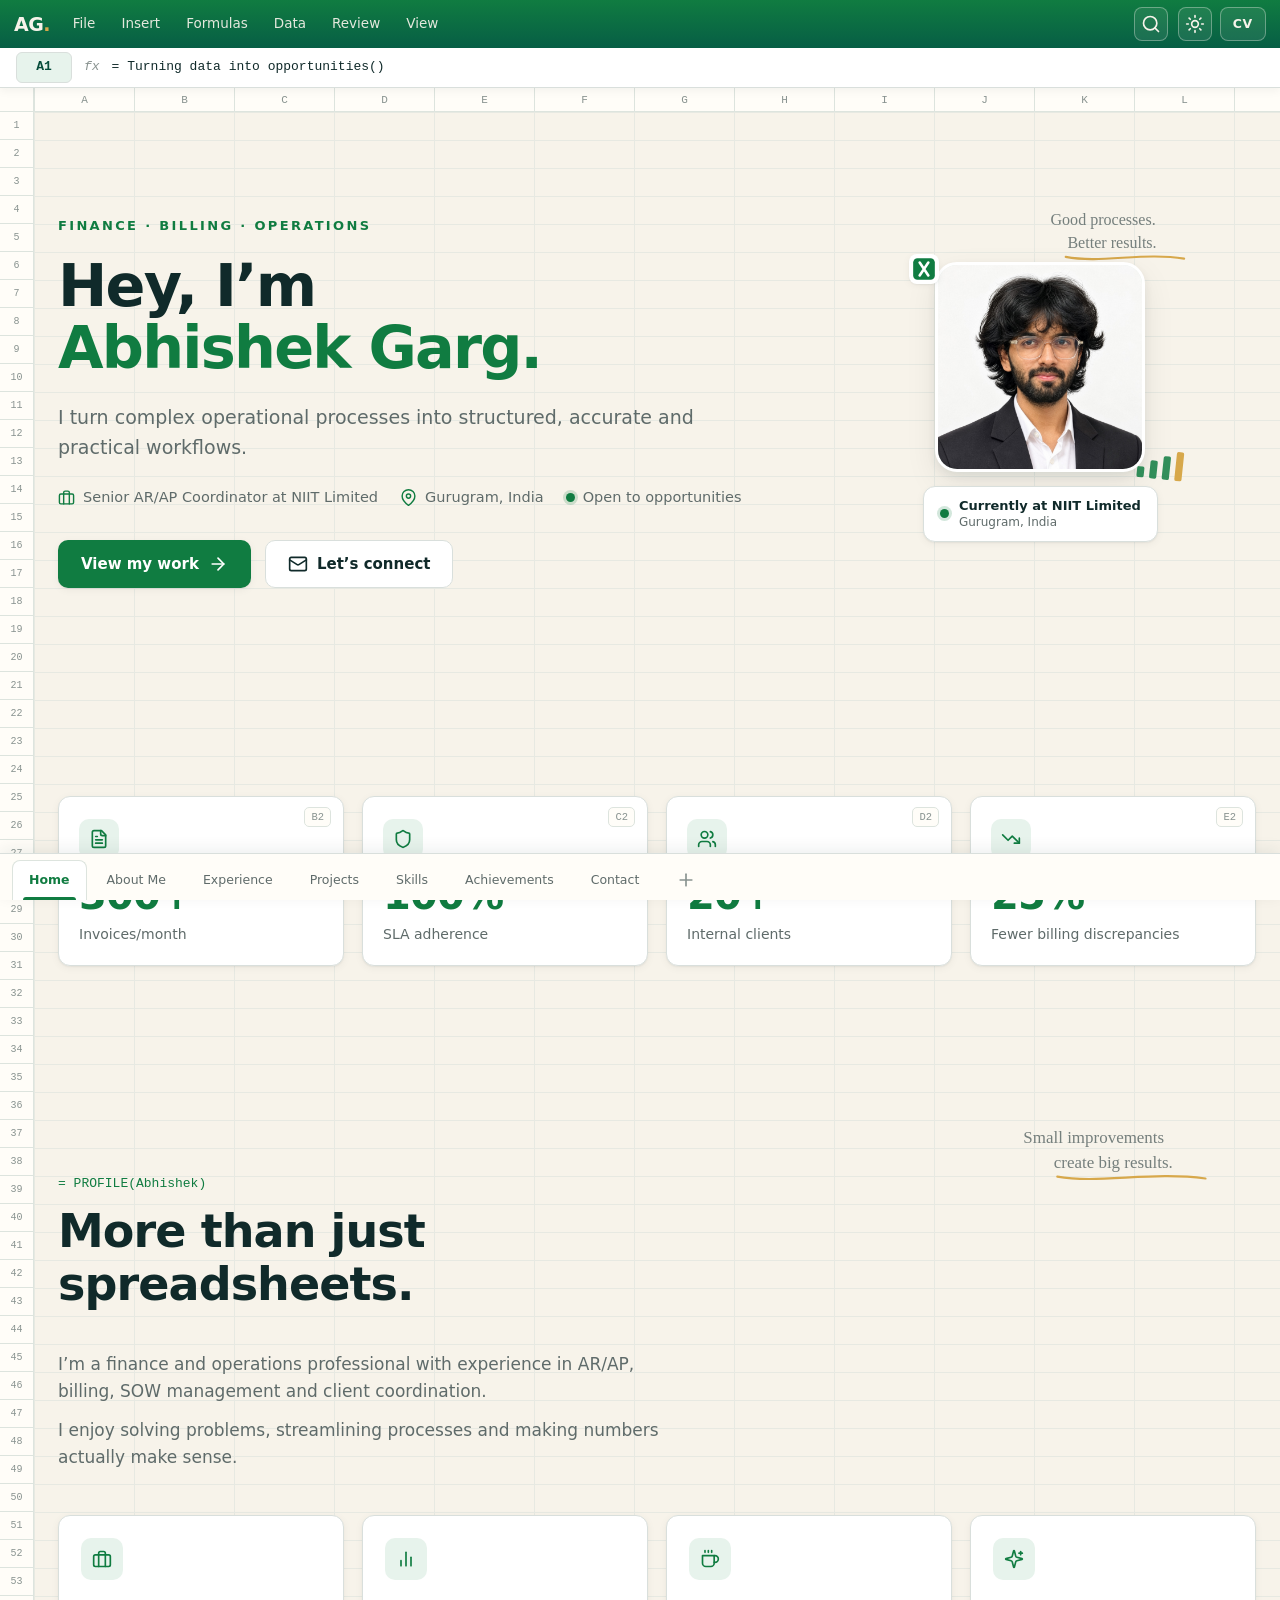
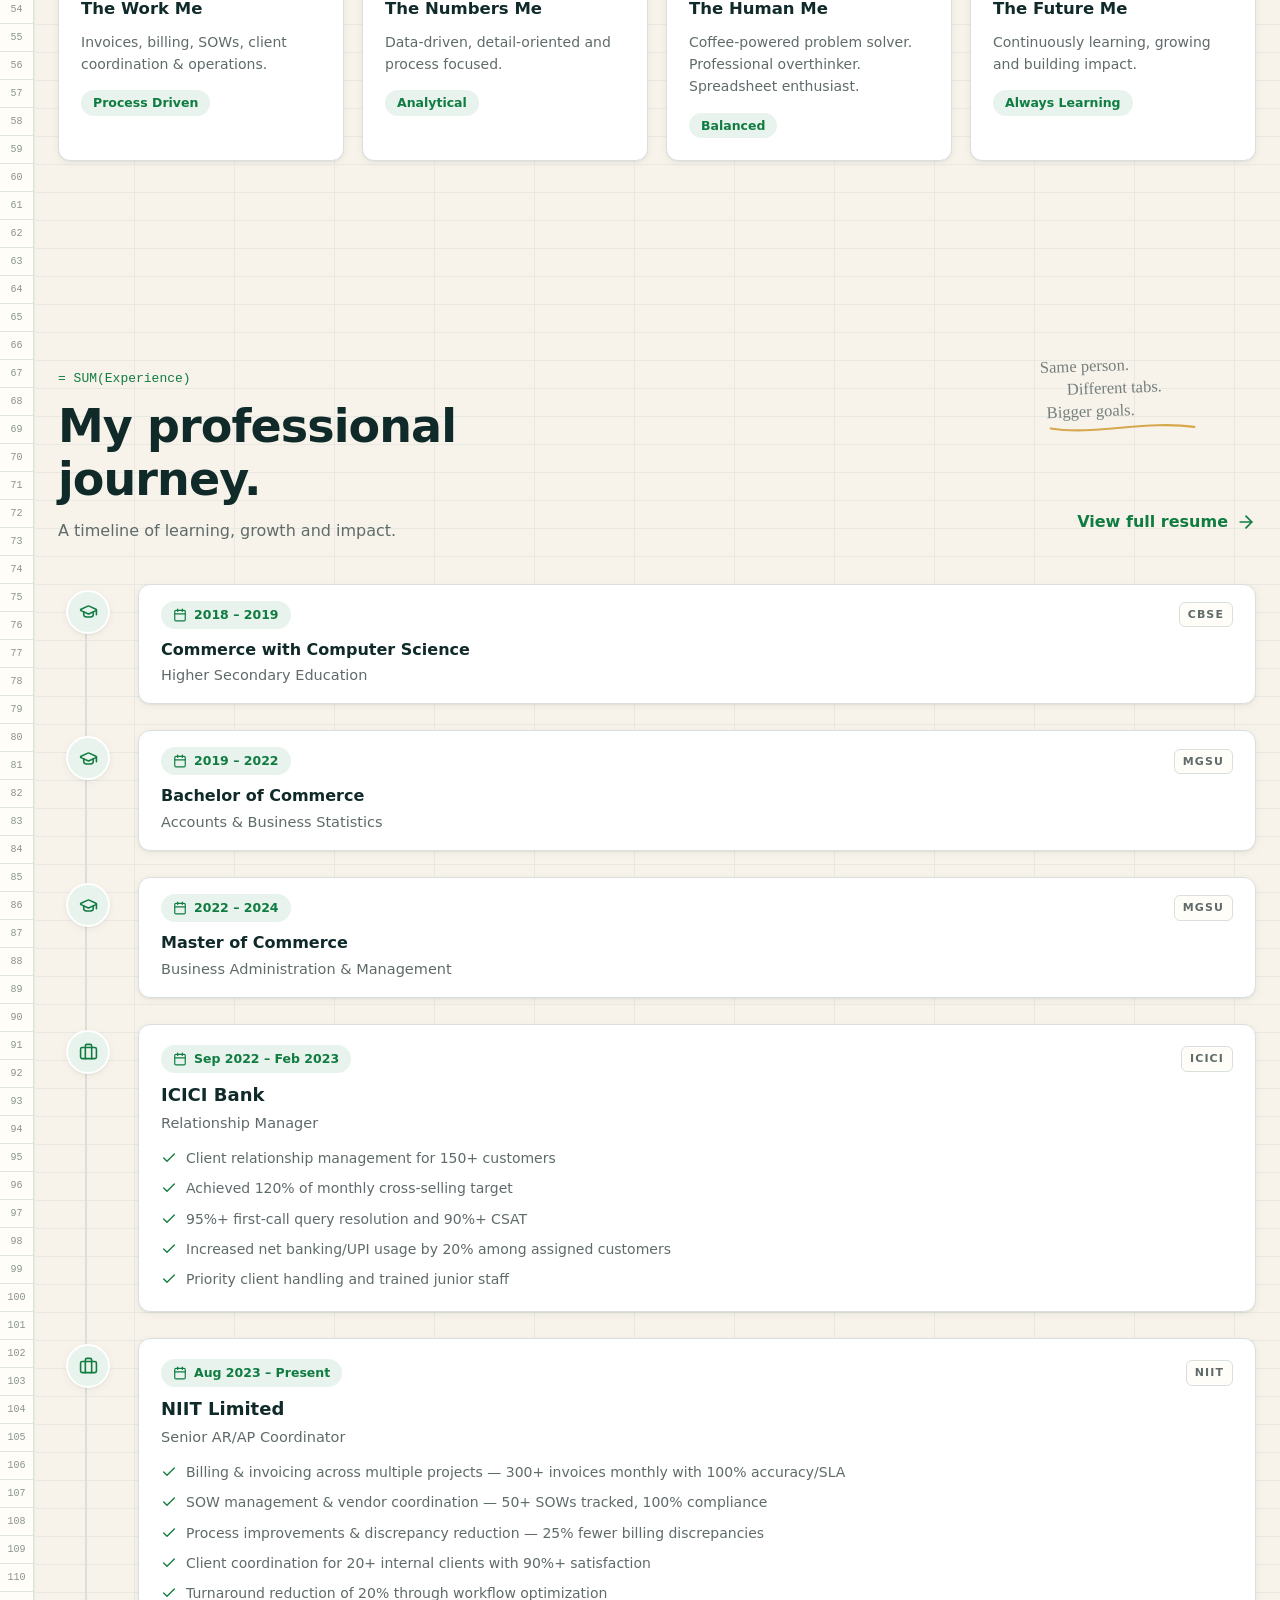
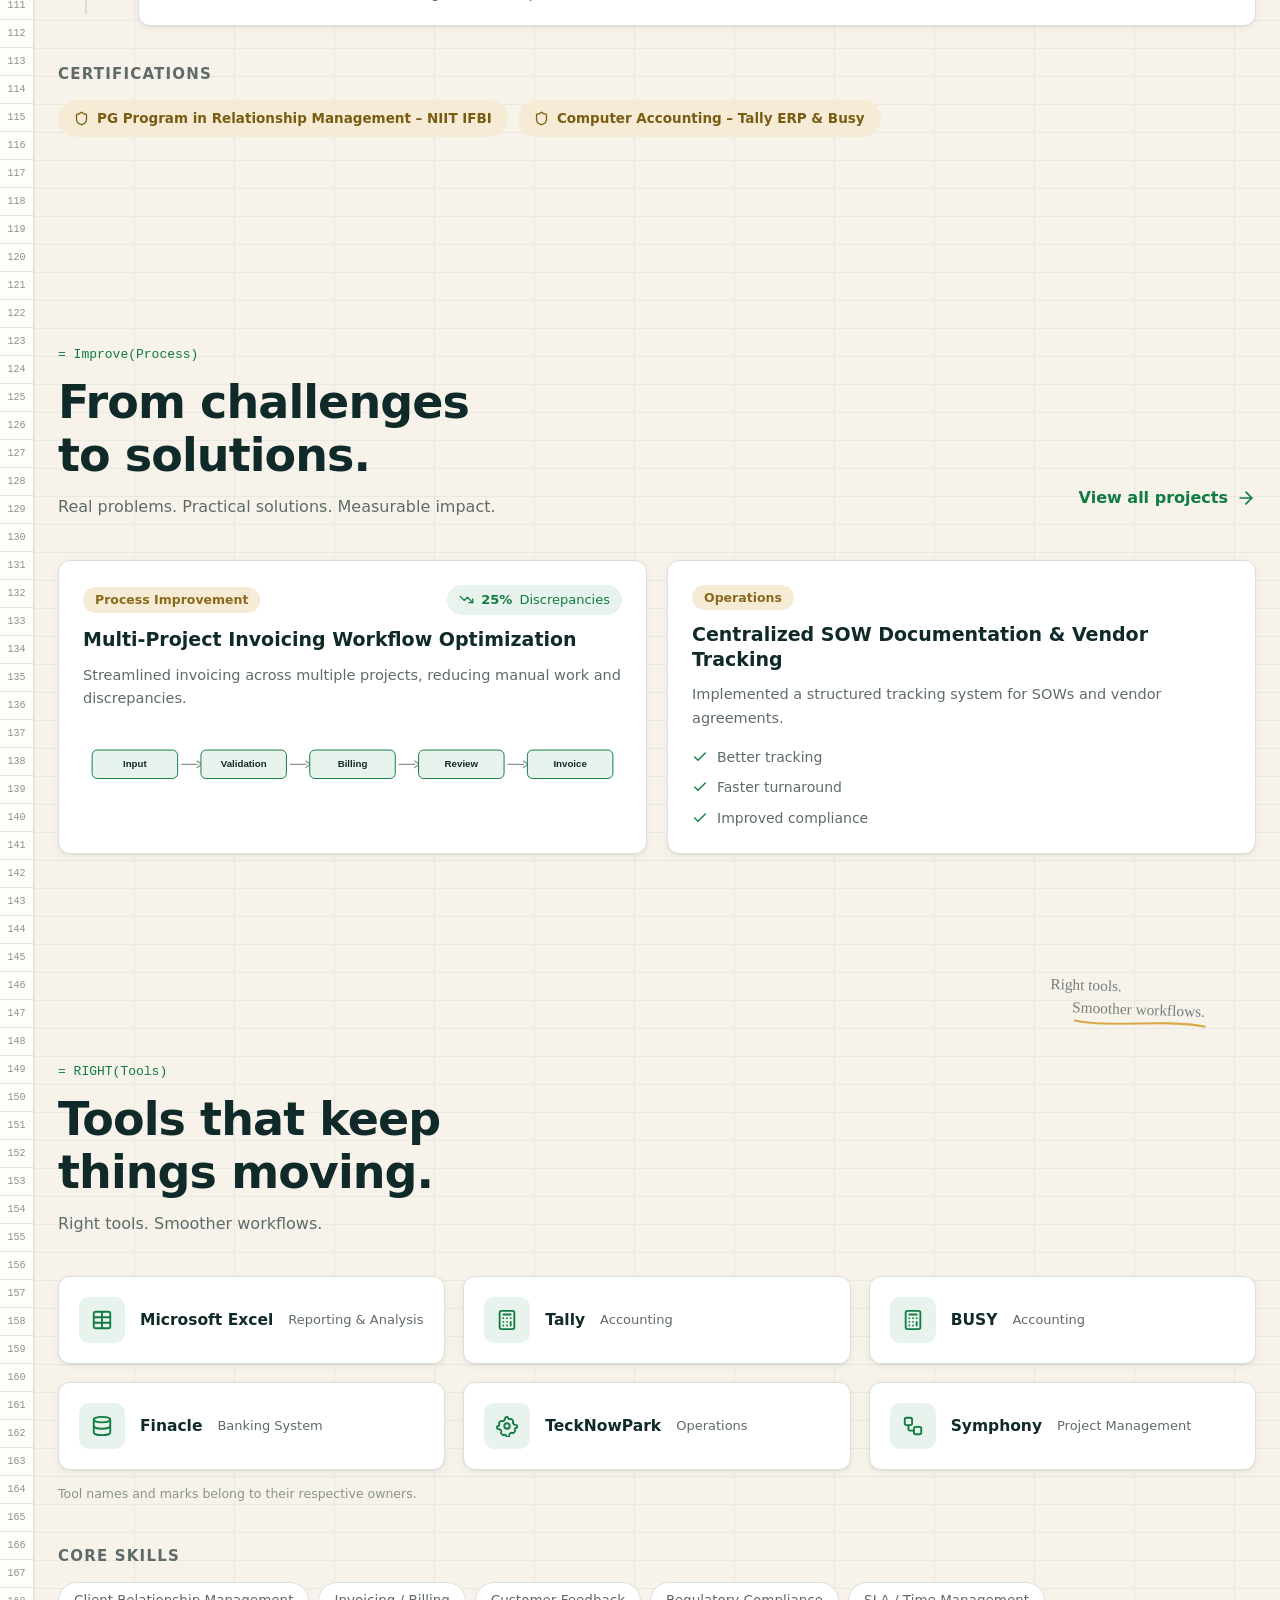
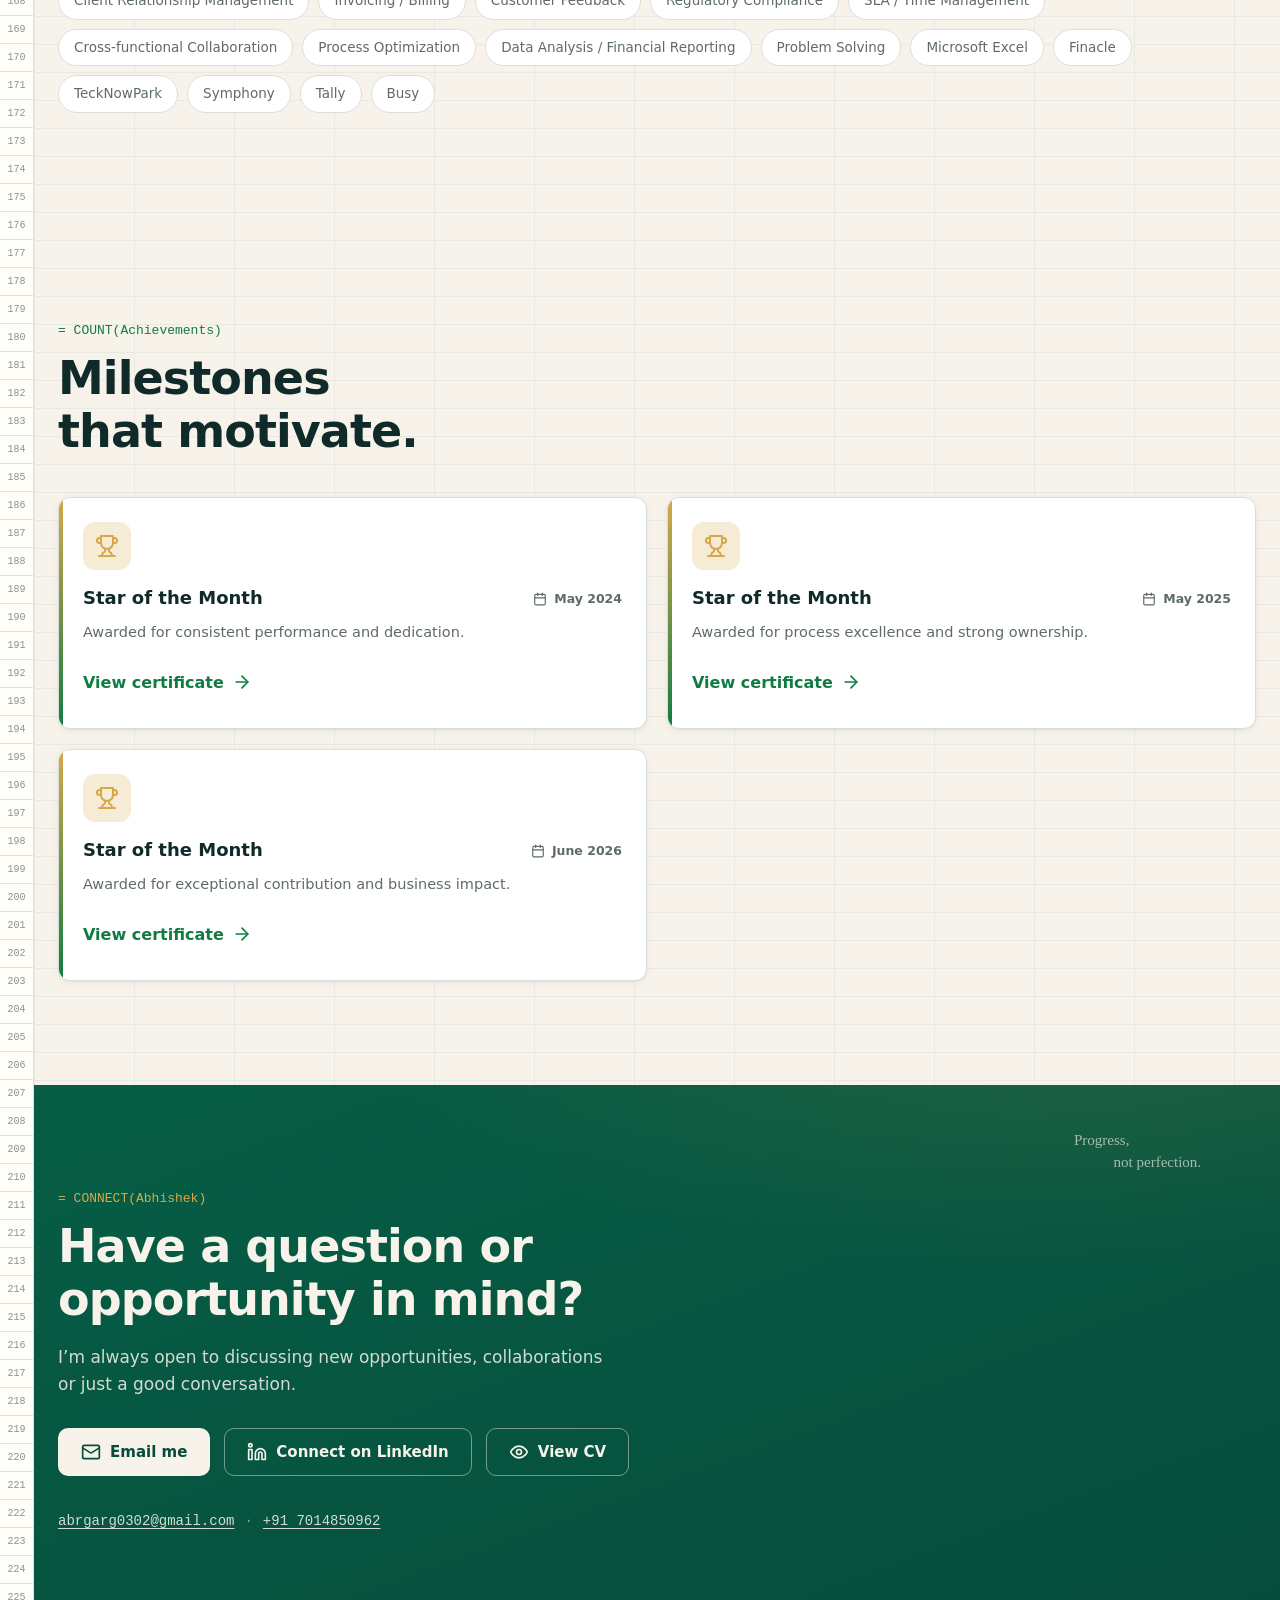
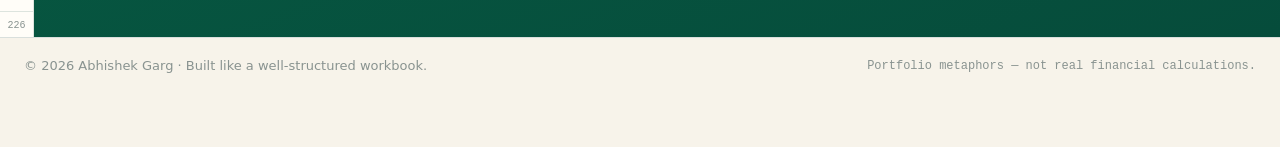
==== commit a5770e50: "feat: add journey + toolkit doodles (Same person / Right tools), doodles now visible and resized on " ====
--- a/index.html
+++ b/index.html
@@ -19,7 +19,7 @@
   <meta property="og:description" content="Portfolio of Abhishek Garg, Senior AR/AP Coordinator specializing in billing, operations, SOW management and client coordination.">
 
   <link rel="icon" type="image/svg+xml" href="assets/icons/favicon.svg">
-  <link rel="stylesheet" href="styles.css?v=3">
+  <link rel="stylesheet" href="styles.css?v=4">
 
   <script>
     /* Set theme before first paint to avoid a flash */
@@ -262,6 +262,14 @@
             <svg class="icon icon-shift" aria-hidden="true"><use href="#i-arrow-right"></use></svg>
           </a>
         </div>
+
+        <svg class="doodle doodle-exp" viewBox="0 0 270 120" aria-hidden="true">
+          <text x="30" y="24" class="doodle-text">Same person.</text>
+          <text x="60" y="50" class="doodle-text">Different tabs.</text>
+          <text x="36" y="76" class="doodle-text">Bigger goals.</text>
+          <path class="doodle-line" d="M40 88 C 90 98, 150 82, 205 92"/>
+        </svg>
+
         <div class="timeline" id="timeline"></div>
         <h3 class="certs-title">Certifications</h3>
         <ul class="certs-list" id="certs-list"></ul>
@@ -298,6 +306,12 @@
         </div>
         <div class="tools-grid" id="tools-grid"></div>
         <p class="tools-note">Tool names and marks belong to their respective owners.</p>
+
+        <svg class="doodle doodle-skills" viewBox="0 0 260 90" aria-hidden="true">
+          <text x="12" y="30" class="doodle-text">Right tools.</text>
+          <text x="40" y="58" class="doodle-text">Smoother workflows.</text>
+          <path class="doodle-line" d="M44 68 C 90 76, 150 62, 205 70"/>
+        </svg>
 
         <h3 class="skills-title">Core skills</h3>
         <ul class="skills-chips" id="skills-chips"></ul>
@@ -387,6 +401,6 @@
     </button>
   </nav>
 
-  <script src="script.js?v=3"></script>
+  <script src="script.js?v=5"></script>
 </body>
 </html>
--- a/styles.css
+++ b/styles.css
@@ -133,7 +133,13 @@
 
 /* Spreadsheet gridlines: real intersecting rectangles aligned with the
    column strip (100px wide) and row rail (28px tall), anchored to <main> */
-main { position: relative; }
+main {
+  position: relative;
+  /* The highlight cell may target columns past the right edge of the
+     viewport — clip it instead of growing the horizontal scroll area */
+  overflow-x: hidden;
+  overflow-x: clip;
+}
 main::before {
   content: "";
   position: absolute;
@@ -748,35 +754,34 @@
 body.no-grid .col-strip, body.no-grid .row-rail, body.no-grid .grid-corner { display: none; }
 
 /* ------------------------------------------------------------
-   7b. Playful Excel cell cursor (fine-pointer devices only)
------------------------------------------------------------- */
+   7b. Playful Excel cell cursor — mouse AND touch
+------------------------------------------------------------ */
+/* Thick Excel plus cursor: fine-pointer (mouse) devices only */
 @media (hover: hover) and (pointer: fine) {
   main {
     cursor: url("data:image/svg+xml,%3Csvg xmlns='http://www.w3.org/2000/svg' width='28' height='28'%3E%3Cpath d='M11 2h6v9h9v6h-9v9h-6v-9H2v-6h9z' fill='%23ffffff' stroke='%23102A2A' stroke-width='2.5'/%3E%3C/svg%3E") 14 14, cell;
   }
-
-  .cell-cursor {
-    position: absolute;
-    left: 0;
-    top: 0;
-    width: var(--col-w);
-    height: var(--row-h);
-    border: 2px solid var(--deep-green);
-    background: rgba(16, 124, 65, 0.09);
-    box-shadow: inset 0 0 0 1px rgba(16, 124, 65, 0.3);
-    border-radius: 2px;
-    pointer-events: none;
-    z-index: 0;
-    opacity: 0;
-    will-change: transform, filter;
-    transition: opacity 0.15s ease;
-  }
-  .cell-cursor.on { opacity: 1; }
-  body.no-grid .cell-cursor, body.focus-mode .cell-cursor { opacity: 0 !important; }
-}
-@media (hover: none), (pointer: coarse) {
-  .cell-cursor { display: none; }
-}
+}
+
+/* The highlight cell itself works everywhere (mouse + touch) */
+.cell-cursor {
+  position: absolute;
+  left: 0;
+  top: 0;
+  width: var(--col-w);
+  height: var(--row-h);
+  border: 2px solid var(--deep-green);
+  background: rgba(16, 124, 65, 0.09);
+  box-shadow: inset 0 0 0 1px rgba(16, 124, 65, 0.3);
+  border-radius: 2px;
+  pointer-events: none;
+  z-index: 0;
+  opacity: 0;
+  will-change: transform, filter;
+  transition: opacity 0.15s ease;
+}
+.cell-cursor.on { opacity: 1; }
+body.no-grid .cell-cursor, body.focus-mode .cell-cursor { opacity: 0 !important; }
 
 /* ------------------------------------------------------------
    8. Hero
@@ -910,7 +915,7 @@
 .status-card em { font-style: normal; color: var(--text-secondary); font-size: 12px; }
 
 /* Doodles */
-.doodle { position: absolute; pointer-events: none; }
+.doodle { position: absolute; pointer-events: none; z-index: -1; }
 .doodle-text {
   font-family: "Segoe Script", "Bradley Hand", "Comic Sans MS", cursive;
   font-size: 19px;
@@ -927,6 +932,8 @@
 
 .doodle-hero { width: 220px; top: -66px; right: -6px; }
 .doodle-about { width: 250px; top: 46px; right: 12px; }
+.doodle-exp { width: 235px; top: 84px; right: 30px; transform: rotate(-2deg); }
+.doodle-skills { width: 210px; top: 10px; right: 30px; transform: rotate(2deg); }
 .doodle-contact { width: 190px; top: 36px; right: 24px; position: absolute; }
 
 /* ------------------------------------------------------------
@@ -1583,8 +1590,13 @@
   .status-card { padding: 8px 12px; font-size: 12px; gap: 8px; }
   .status-card strong { font-size: 12px; }
   .status-card em { font-size: 11px; }
-  .doodle-hero, .doodle-about { display: none; }
-  .doodle-contact { width: 150px; top: 12px; right: 12px; }
+  /* Doodles stay visible on mobile — smaller, tucked top-right, behind text */
+  .doodle { opacity: 0.75; }
+  .doodle-hero { width: 120px; top: -26px; right: 0; }
+  .doodle-about { width: 130px; top: -4px; right: 0; }
+  .doodle-exp { width: 130px; top: -2px; right: 0; }
+  .doodle-skills { width: 120px; top: -2px; right: 0; }
+  .doodle-contact { width: 140px; top: 6px; right: 8px; }
 
   .section { padding: 36px 0; }
   main > .section:first-of-type { padding-top: 44px; }
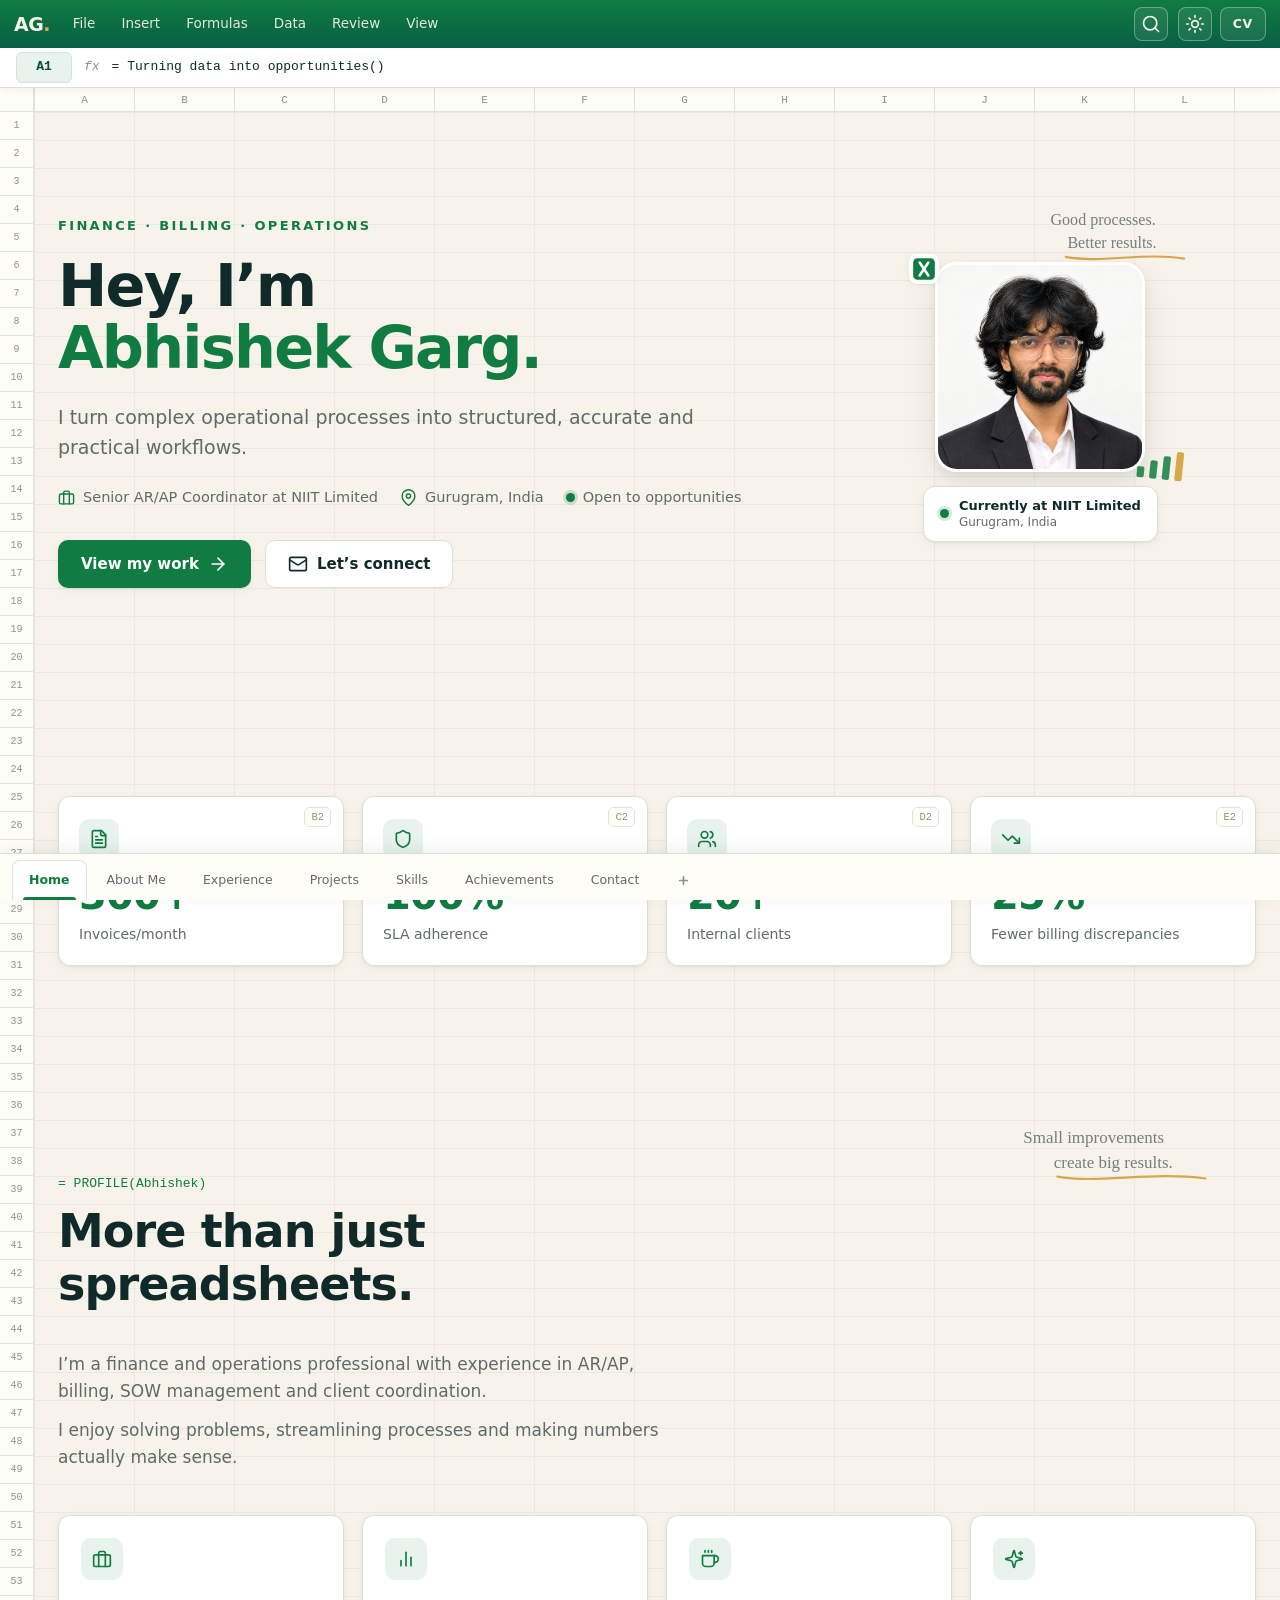
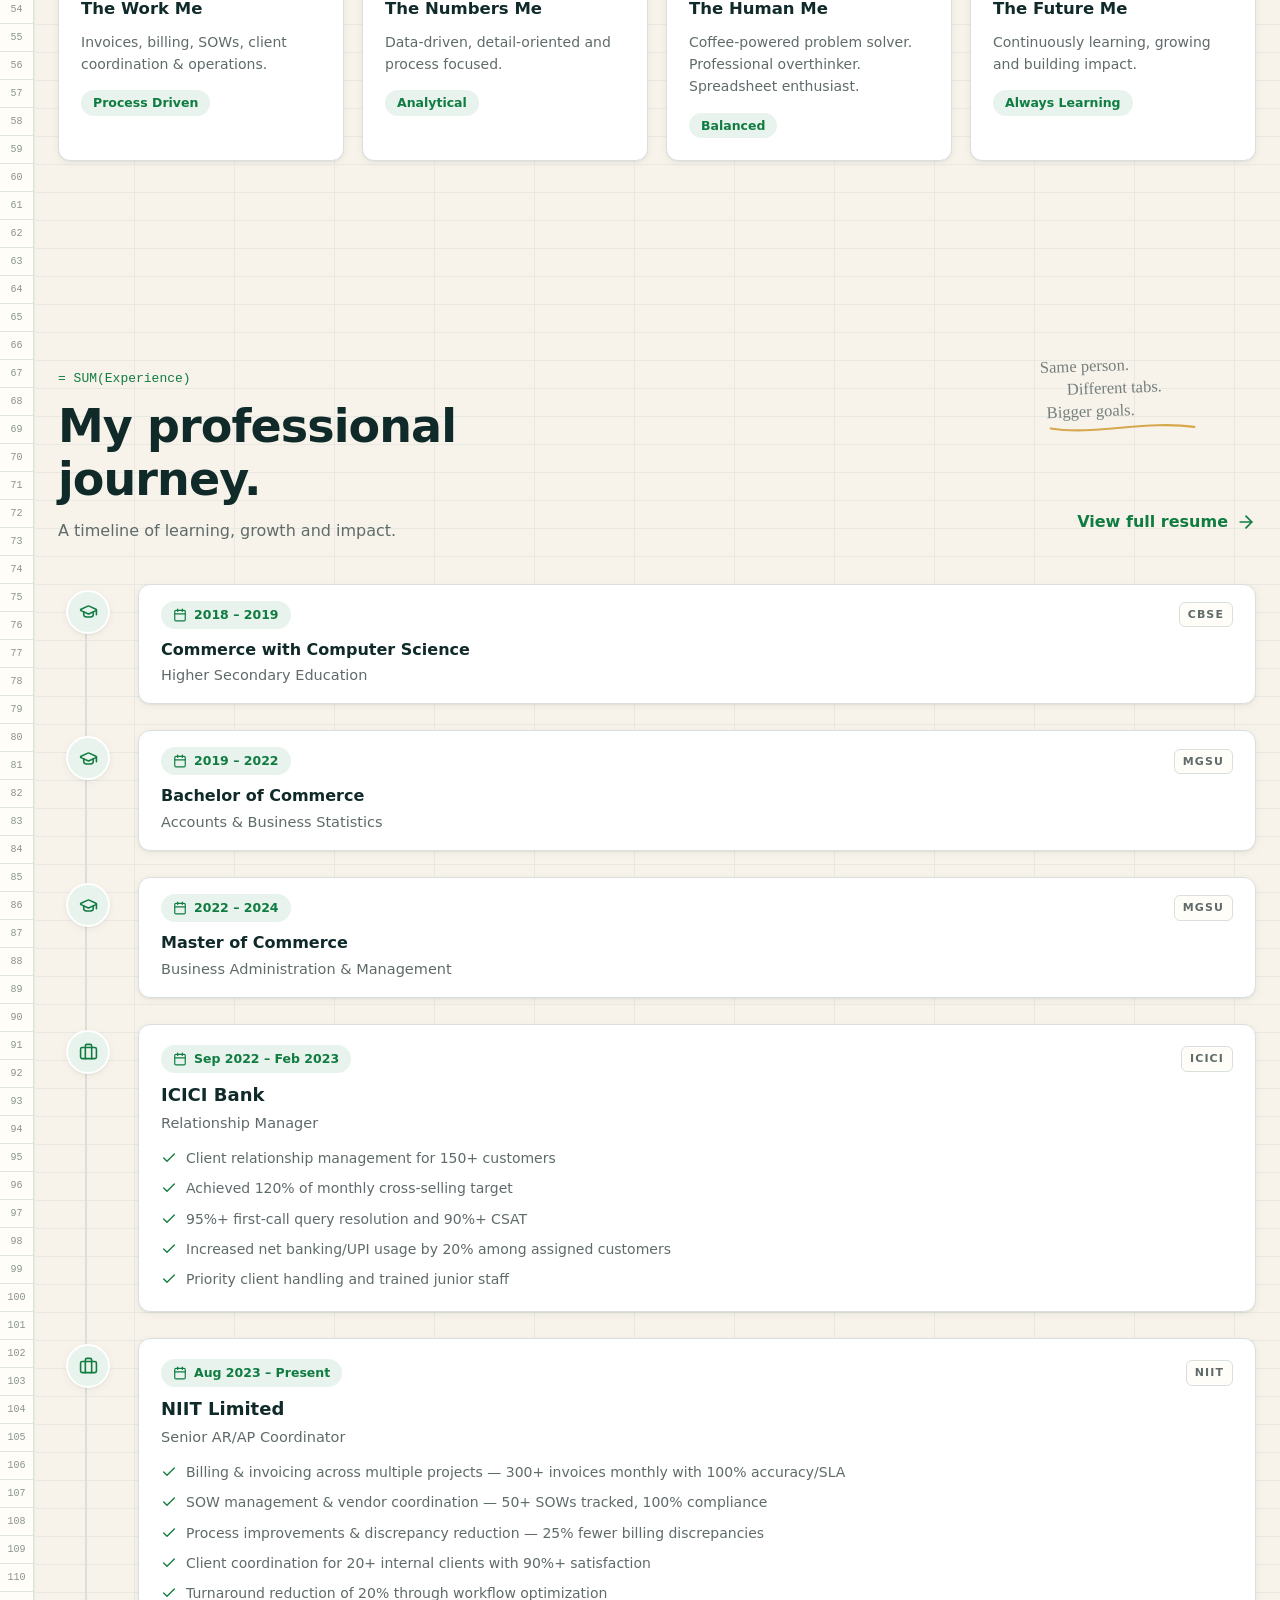
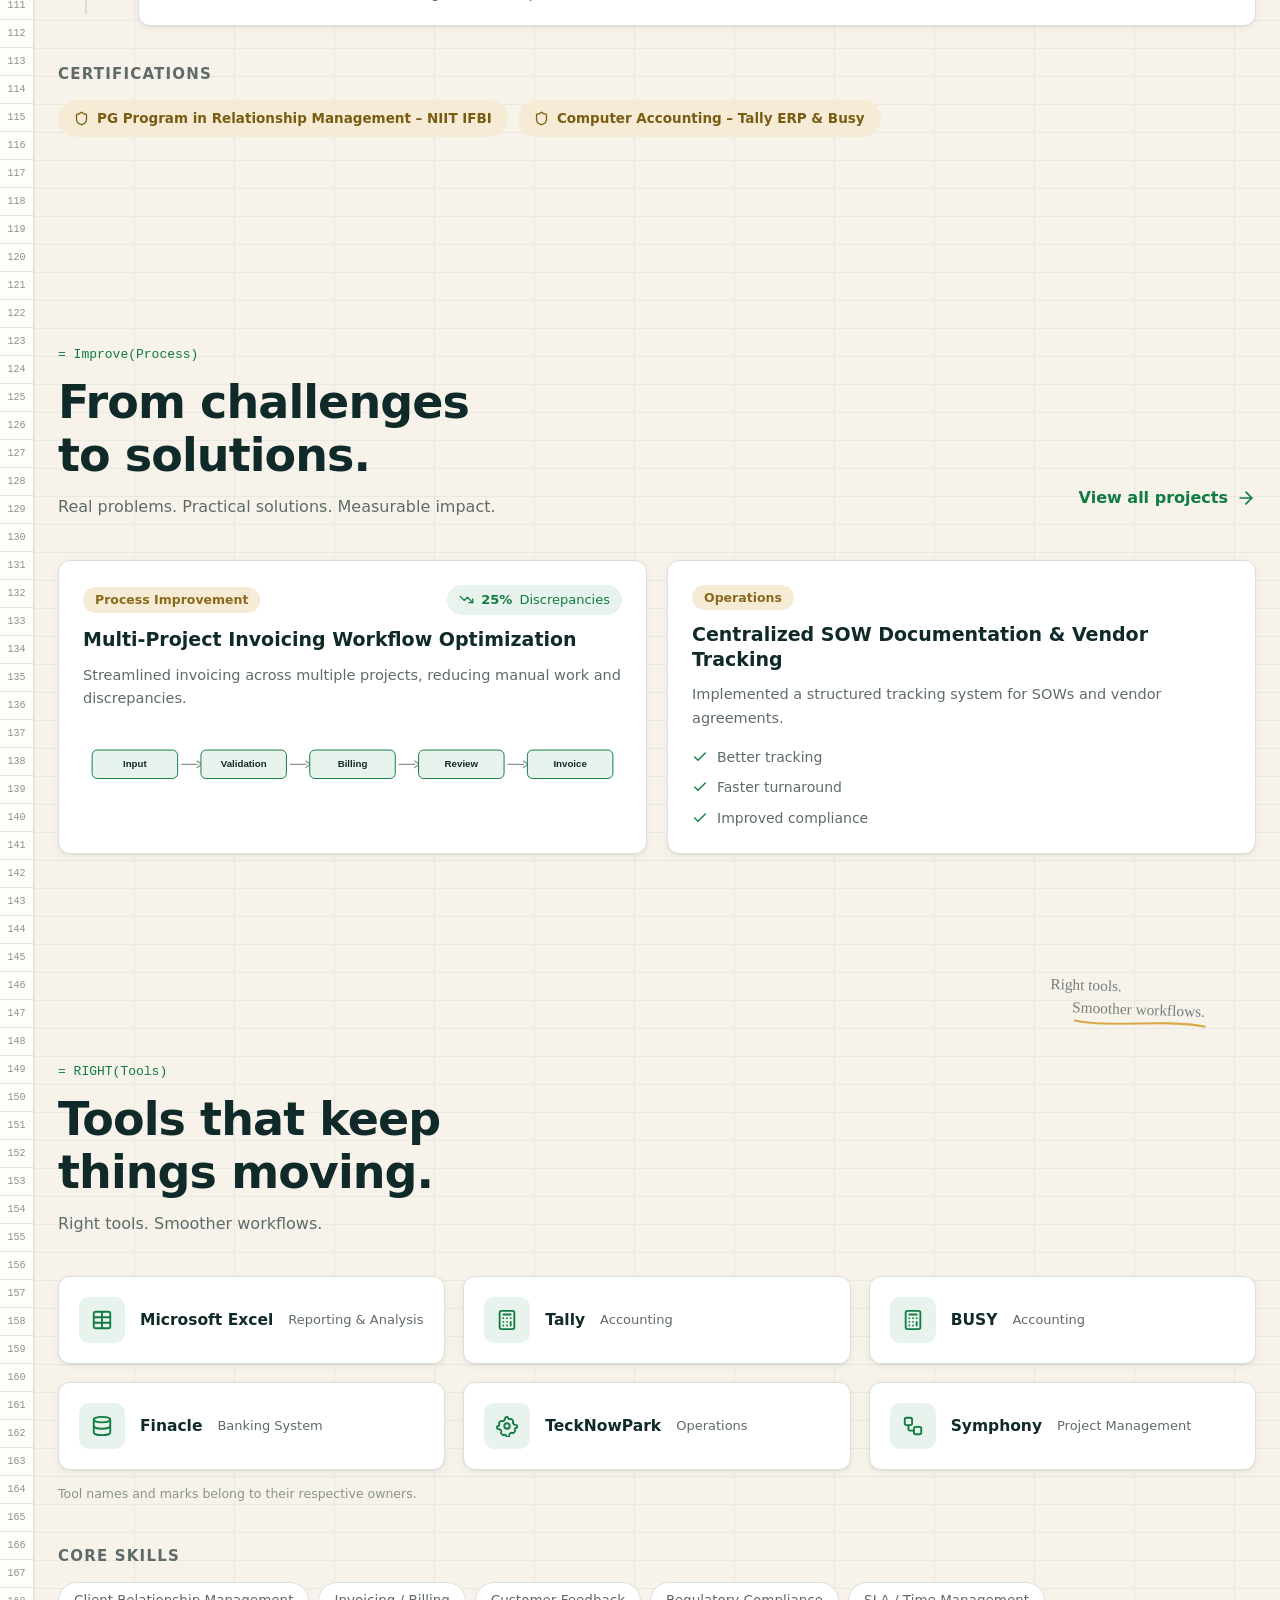
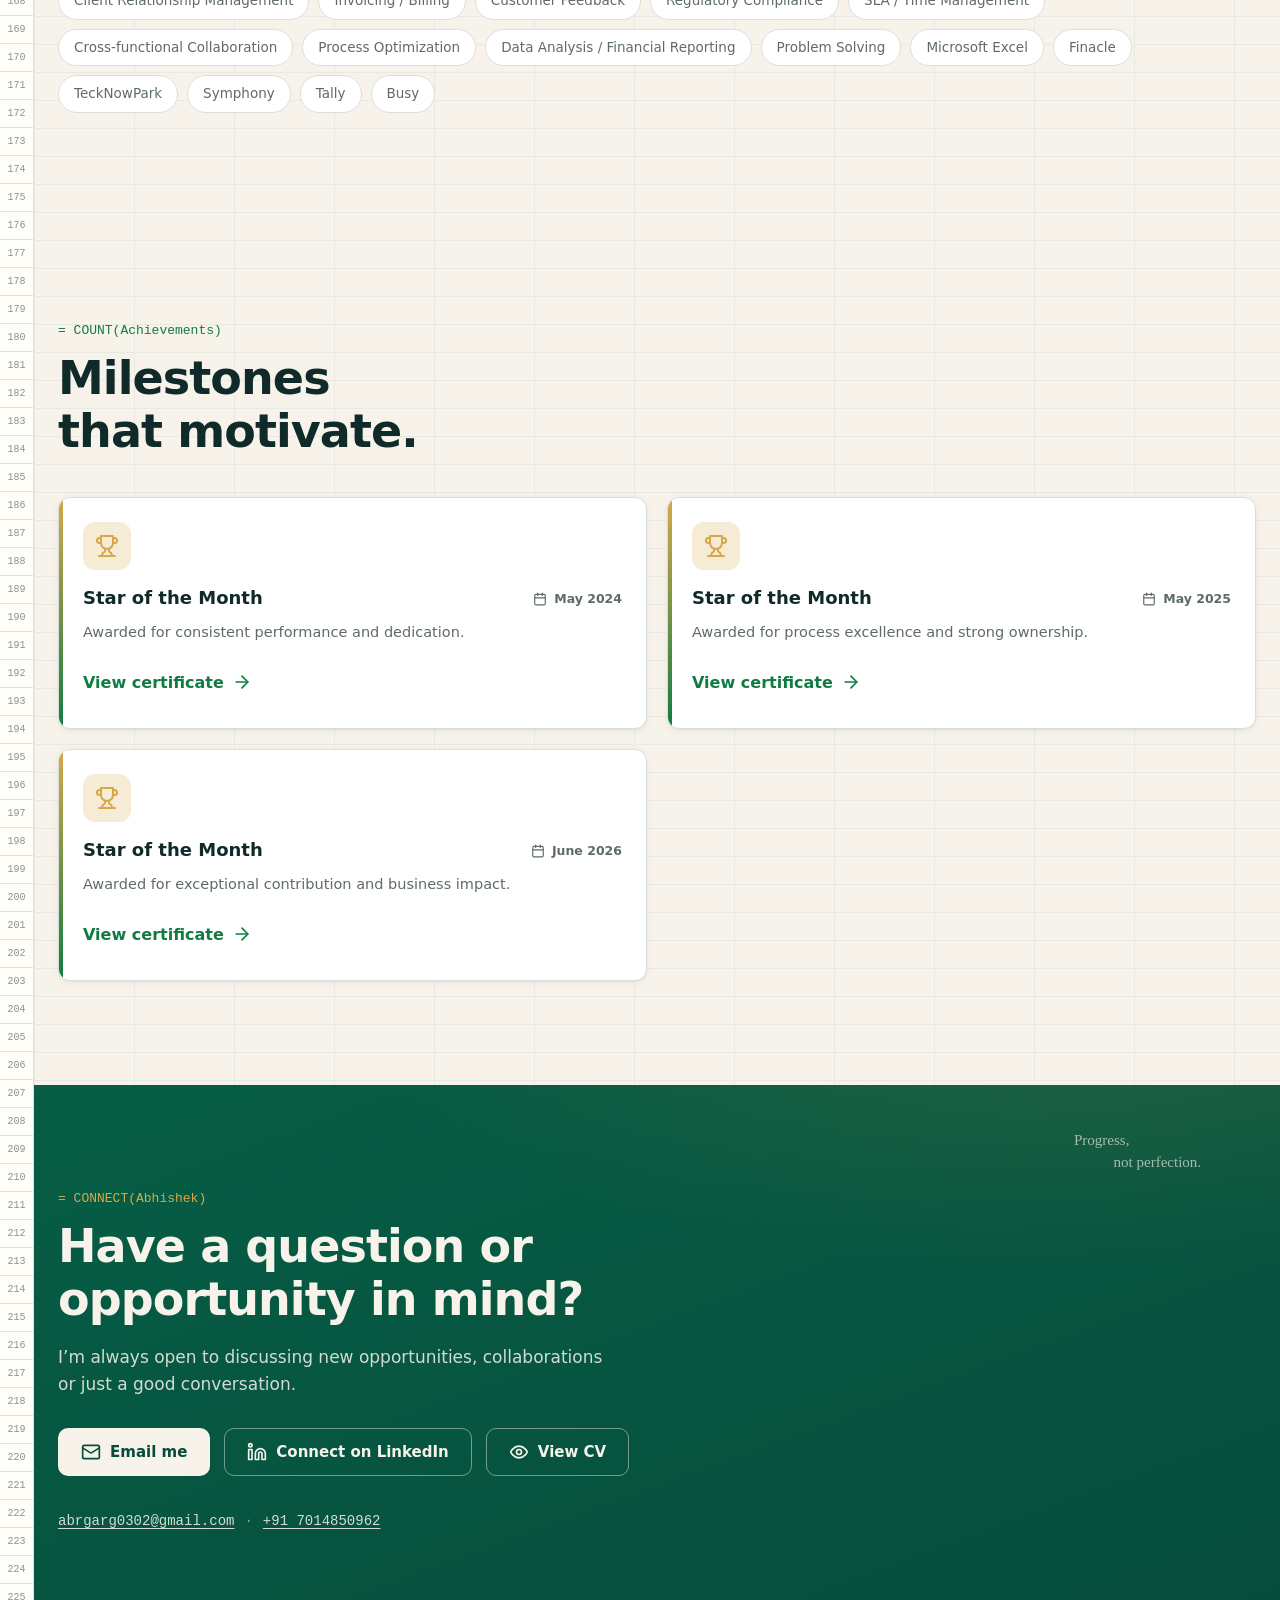
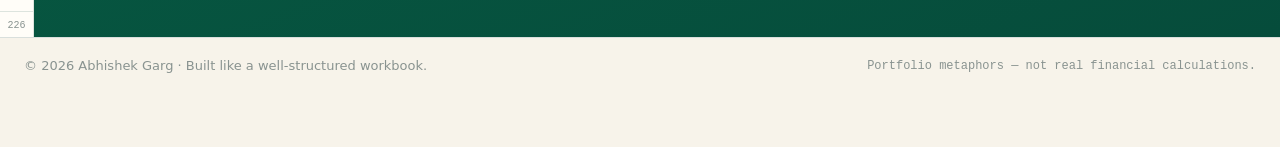
==== commit 848931c8: "feat: Excel select cursors (right arrow on row rail, down arrow on col strip); smaller bolder plus i" ====
--- a/index.html
+++ b/index.html
@@ -19,7 +19,7 @@
   <meta property="og:description" content="Portfolio of Abhishek Garg, Senior AR/AP Coordinator specializing in billing, operations, SOW management and client coordination.">
 
   <link rel="icon" type="image/svg+xml" href="assets/icons/favicon.svg">
-  <link rel="stylesheet" href="styles.css?v=4">
+  <link rel="stylesheet" href="styles.css?v=6">
 
   <script>
     /* Set theme before first paint to avoid a flash */
@@ -401,6 +401,6 @@
     </button>
   </nav>
 
-  <script src="script.js?v=5"></script>
+  <script src="script.js?v=6"></script>
 </body>
 </html>
--- a/styles.css
+++ b/styles.css
@@ -741,6 +741,17 @@
   font-family: "Cascadia Code", Consolas, monospace;
 }
 
+/* Excel-style select cursors over the headers:
+   row header -> right arrow, column header -> down arrow */
+@media (hover: hover) and (pointer: fine) {
+  .row-rail {
+    cursor: url("data:image/svg+xml,%3Csvg xmlns='http://www.w3.org/2000/svg' width='24' height='24'%3E%3Cpath d='M3 12h10V6.5l8 5.5-8 5.5V12H3z' fill='%23102A2A' stroke='%23ffffff' stroke-width='1.4'/%3E%3C/svg%3E") 3 12, default;
+  }
+  .col-strip {
+    cursor: url("data:image/svg+xml,%3Csvg xmlns='http://www.w3.org/2000/svg' width='24' height='24'%3E%3Cpath d='M12 3v10H6.5L12 21l5.5-8H12V3z' fill='%23102A2A' stroke='%23ffffff' stroke-width='1.4'/%3E%3C/svg%3E") 12 3, default;
+  }
+}
+
 main > .section:first-of-type { padding-top: calc(104px + var(--strip-h)); }
 
 /* Hide decorative chrome on smaller screens, in focus mode, or with gridlines off */
@@ -1472,6 +1483,7 @@
 }
 .sheet-tab-add { color: var(--muted); }
 .sheet-tab-add:hover { color: var(--excel-green); background: transparent; }
+.plus-icon { width: 15px; height: 15px; }
 
 /* Room for the fixed tab bar */
 body { padding-bottom: 48px; }
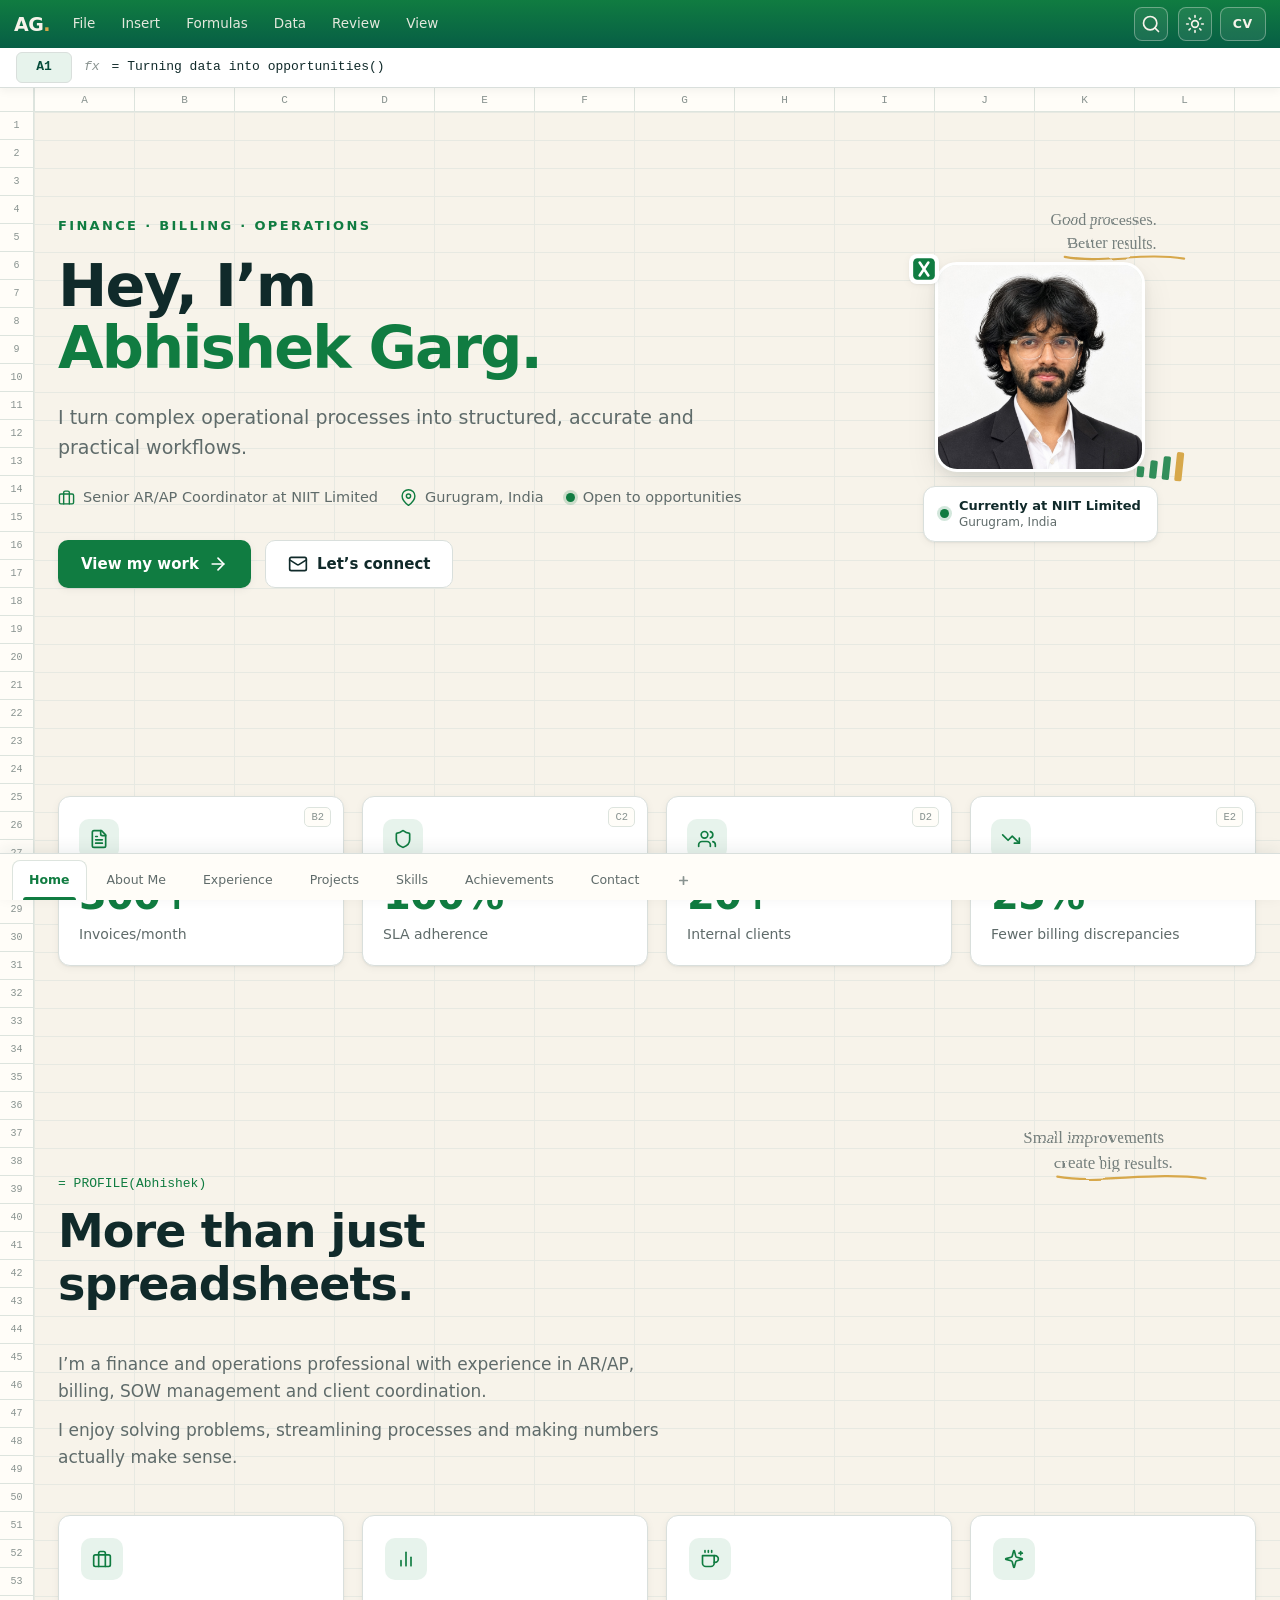
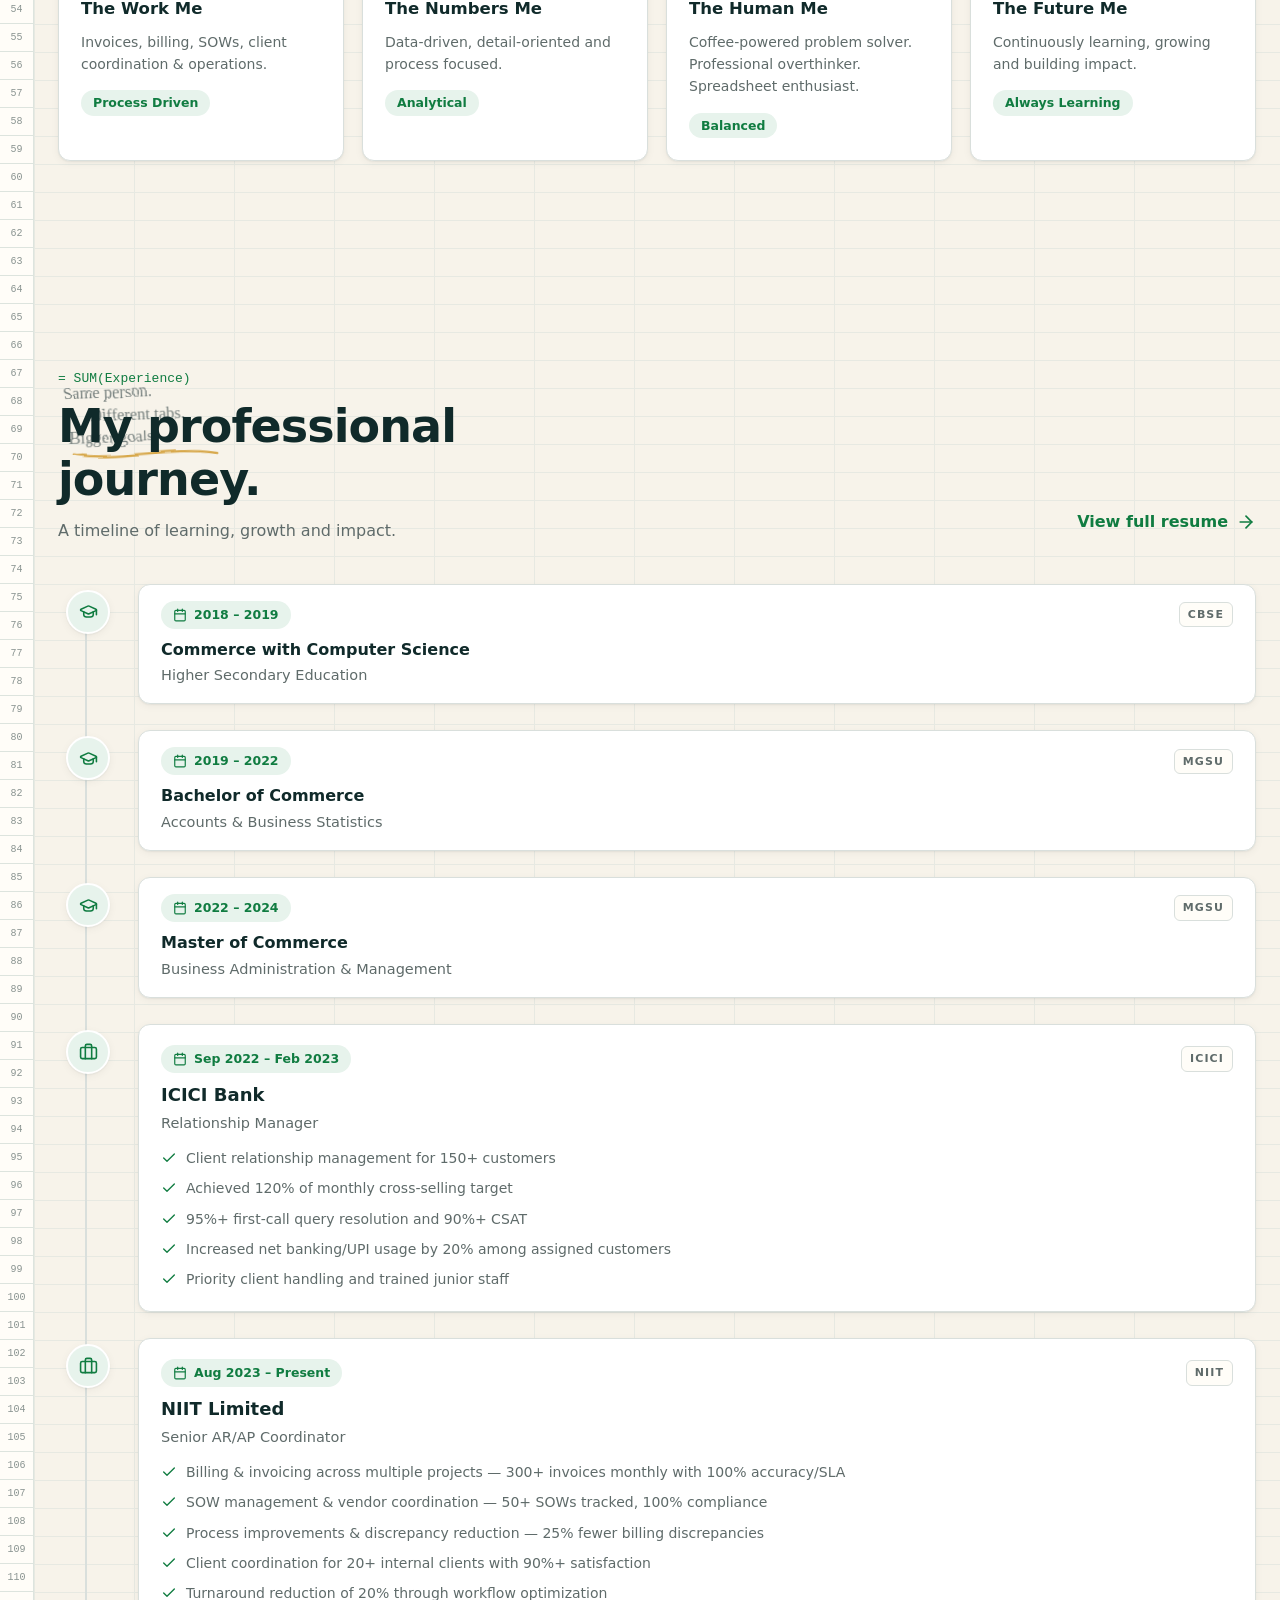
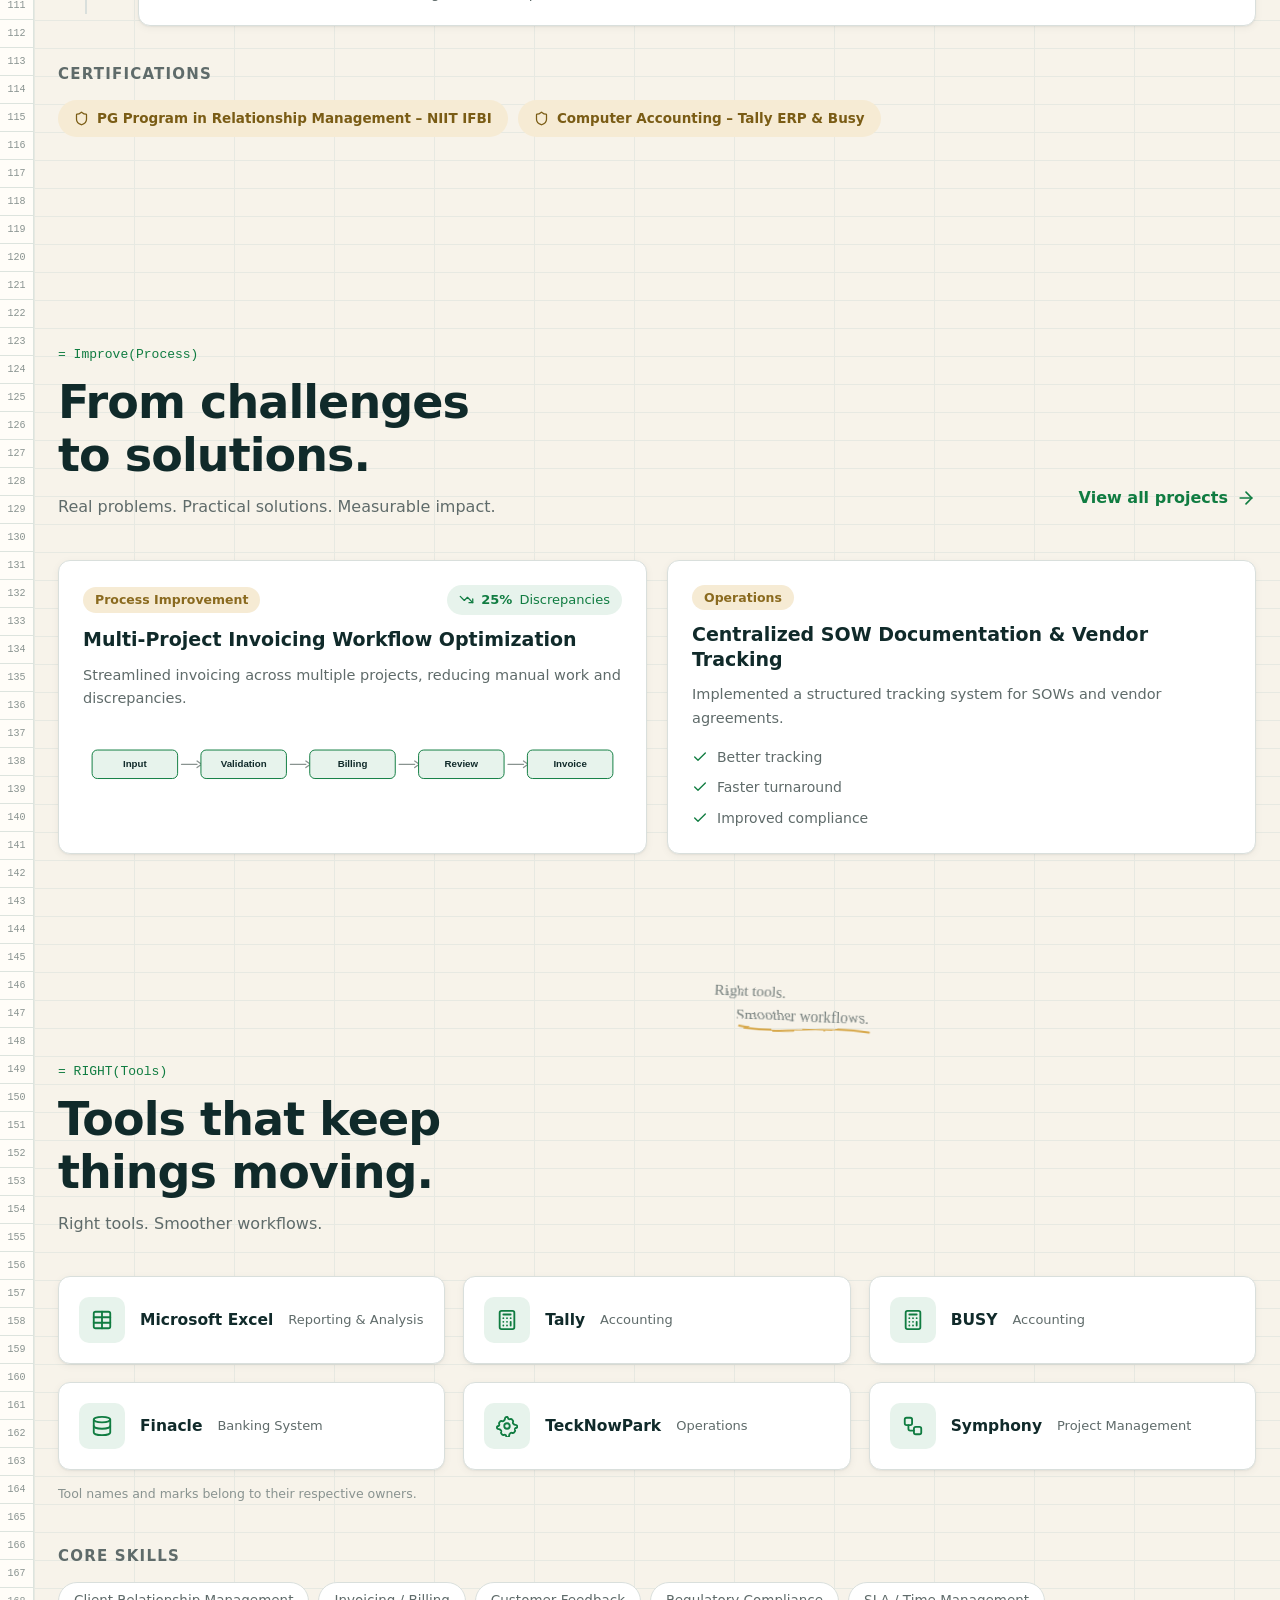
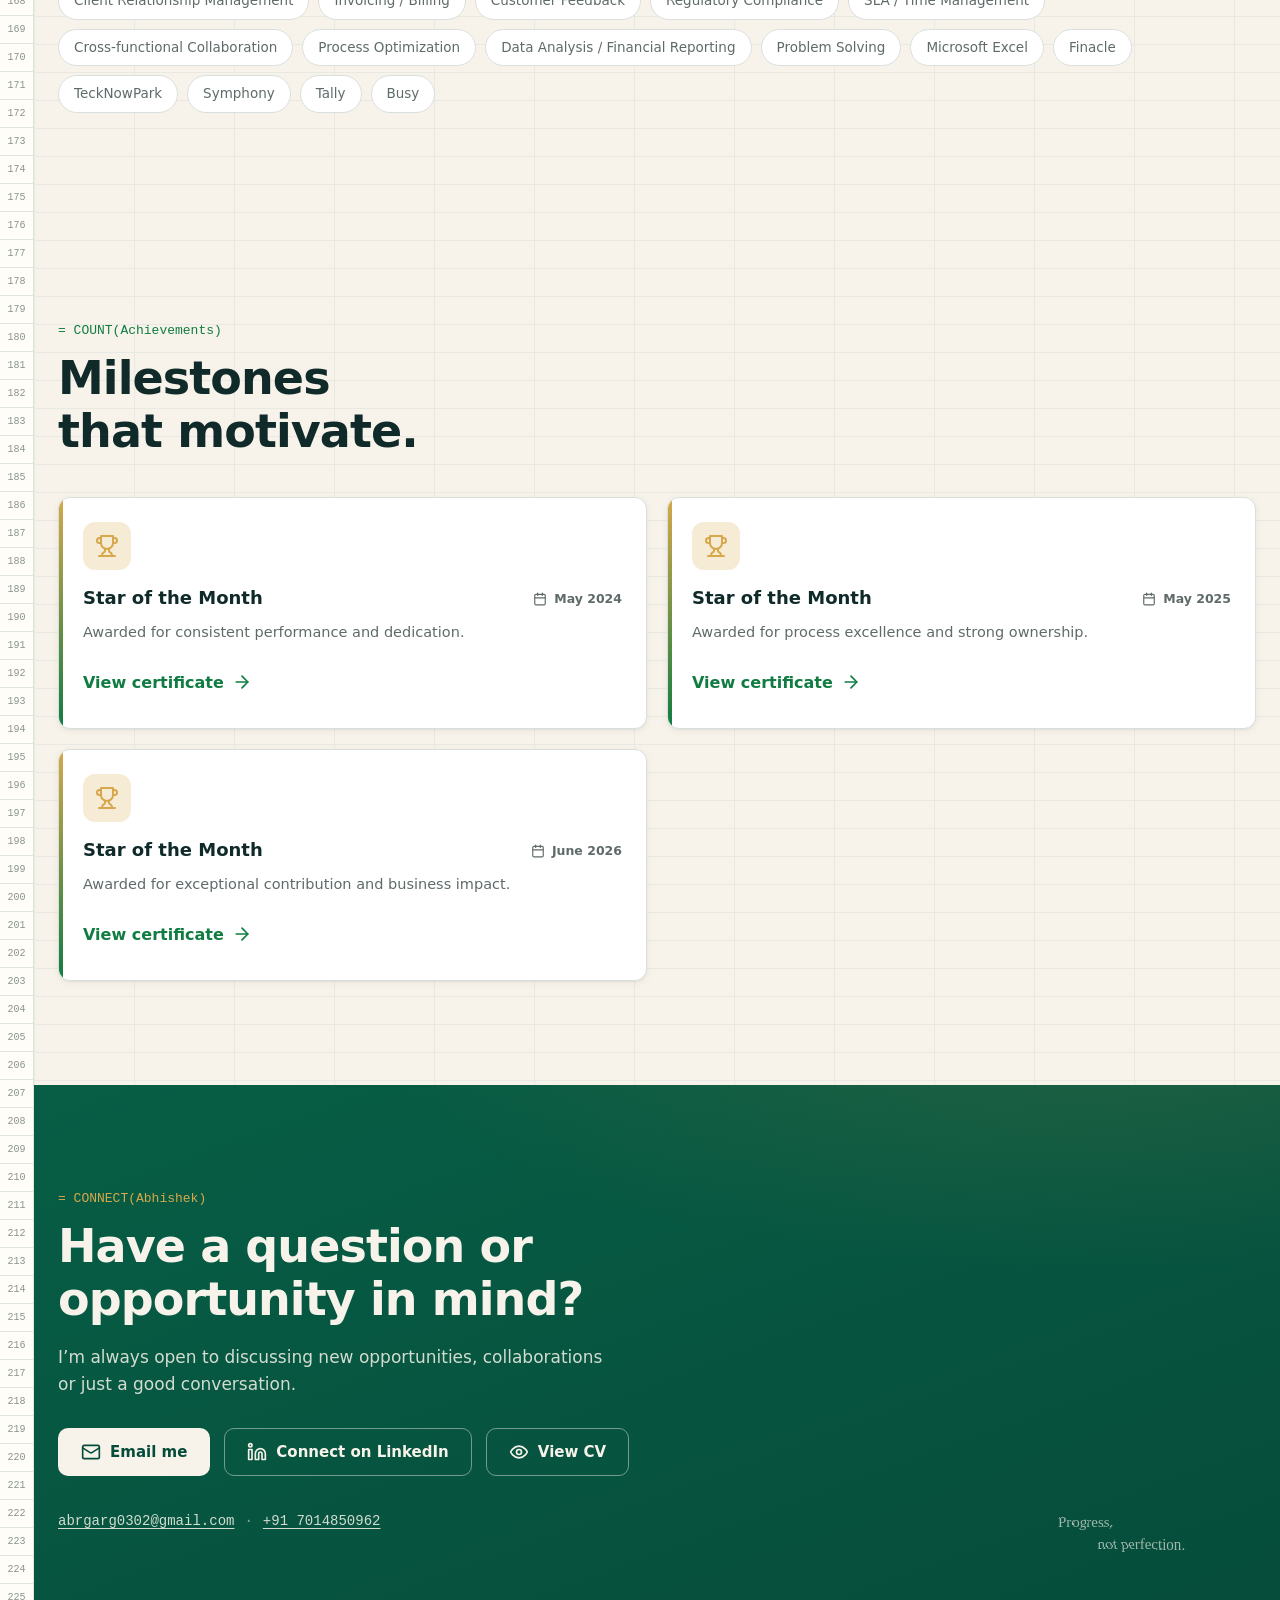
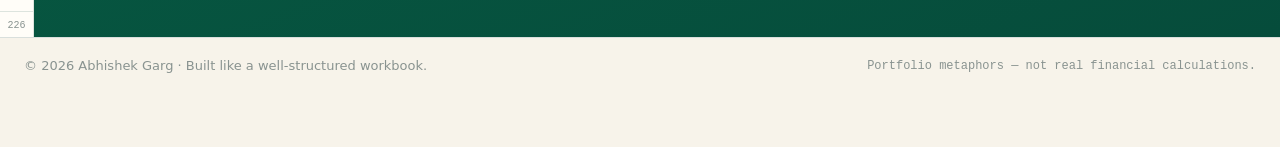
==== commit 5842bc11: "feat: scatter doodles across sections (left/mid/right placements) + subtle turbulent squiggle filter" ====
--- a/index.html
+++ b/index.html
@@ -19,7 +19,7 @@
   <meta property="og:description" content="Portfolio of Abhishek Garg, Senior AR/AP Coordinator specializing in billing, operations, SOW management and client coordination.">
 
   <link rel="icon" type="image/svg+xml" href="assets/icons/favicon.svg">
-  <link rel="stylesheet" href="styles.css?v=6">
+  <link rel="stylesheet" href="styles.css?v=7">
 
   <script>
     /* Set theme before first paint to avoid a flash */
@@ -65,6 +65,11 @@
     <symbol id="i-settings" viewBox="0 0 24 24" fill="none" stroke="currentColor" stroke-width="2" stroke-linecap="round" stroke-linejoin="round"><path d="M12.22 2h-.44a2 2 0 0 0-2 2v.18a2 2 0 0 1-1 1.73l-.43.58a2 2 0 0 1-1.53.22l-.17-.06a2 2 0 0 0-2.28.62l-.28.28a2 2 0 0 0-.62 2.28l.06.17a2 2 0 0 1-.22 1.53l-.58.43a2 2 0 0 0-1.73 1v.44a2 2 0 0 0 2 2h.18a2 2 0 0 1 1.73 1l.58.43a2 2 0 0 1 .22 1.53l-.06.17a2 2 0 0 0 .62 2.28l.28.28a2 2 0 0 0 2.28.62l.17-.06a2 2 0 0 1 1.53.22l.43.58a2 2 0 0 0 1 1.73h.44a2 2 0 0 0 2-2v-.18a2 2 0 0 1 1-1.73l.43-.58a2 2 0 0 1 1.53-.22l.17.06a2 2 0 0 0 2.28-.62l.28-.28a2 2 0 0 0 .62-2.28l-.06-.17a2 2 0 0 1 .22-1.53l.58-.43a2 2 0 0 0 1.73-1v-.44a2 2 0 0 0-2-2h-.18a2 2 0 0 1-1.73-1l-.58-.43a2 2 0 0 1-.22-1.53l.06-.17a2 2 0 0 0-.62-2.28l-.28-.28a2 2 0 0 0-2.28-.62l-.17.06a2 2 0 0 1-1.53-.22l-.43-.58a2 2 0 0 0-1-1.73z"/><circle cx="12" cy="12" r="3"/></symbol>
     <symbol id="i-sigma" viewBox="0 0 24 24" fill="none" stroke="currentColor" stroke-width="2" stroke-linecap="round" stroke-linejoin="round"><path d="M18 7V4H6l6 8-6 8h12v-3"/></symbol>
     <symbol id="i-database" viewBox="0 0 24 24" fill="none" stroke="currentColor" stroke-width="2" stroke-linecap="round" stroke-linejoin="round"><ellipse cx="12" cy="5" rx="9" ry="3"/><path d="M3 5v14a9 3 0 0 0 18 0V5"/><path d="M3 12a9 3 0 0 0 18 0"/></symbol>
+    <!-- Turbulent squiggle filter: gives doodles a hand-drawn wobble -->
+    <filter id="squiggle" x="-20%" y="-20%" width="140%" height="140%">
+      <feTurbulence type="fractalNoise" baseFrequency="0.018 0.05" numOctaves="2" seed="7" result="noise"/>
+      <feDisplacementMap in="SourceGraphic" in2="noise" scale="4" xChannelSelector="R" yChannelSelector="G"/>
+    </filter>
     <symbol id="i-filter" viewBox="0 0 24 24" fill="none" stroke="currentColor" stroke-width="2" stroke-linecap="round" stroke-linejoin="round"><polygon points="22 3 2 3 10 12.46 10 19 14 21 14 12.46 22 3"/></symbol>
     <symbol id="i-calendar" viewBox="0 0 24 24" fill="none" stroke="currentColor" stroke-width="2" stroke-linecap="round" stroke-linejoin="round"><rect x="3" y="4" width="18" height="18" rx="2"/><line x1="16" y1="2" x2="16" y2="6"/><line x1="8" y1="2" x2="8" y2="6"/><line x1="3" y1="10" x2="21" y2="10"/></symbol>
     <symbol id="i-trending-down" viewBox="0 0 24 24" fill="none" stroke="currentColor" stroke-width="2" stroke-linecap="round" stroke-linejoin="round"><polyline points="22 17 13.5 8.5 8.5 13.5 2 7"/><polyline points="16 17 22 17 22 11"/></symbol>
@@ -401,6 +406,6 @@
     </button>
   </nav>
 
-  <script src="script.js?v=6"></script>
+  <script src="script.js?v=7"></script>
 </body>
 </html>
--- a/styles.css
+++ b/styles.css
@@ -926,7 +926,7 @@
 .status-card em { font-style: normal; color: var(--text-secondary); font-size: 12px; }
 
 /* Doodles */
-.doodle { position: absolute; pointer-events: none; z-index: -1; }
+.doodle { position: absolute; pointer-events: none; z-index: -1; filter: url(#squiggle); }
 .doodle-text {
   font-family: "Segoe Script", "Bradley Hand", "Comic Sans MS", cursive;
   font-size: 19px;
@@ -943,9 +943,9 @@
 
 .doodle-hero { width: 220px; top: -66px; right: -6px; }
 .doodle-about { width: 250px; top: 46px; right: 12px; }
-.doodle-exp { width: 235px; top: 84px; right: 30px; transform: rotate(-2deg); }
-.doodle-skills { width: 210px; top: 10px; right: 30px; transform: rotate(2deg); }
-.doodle-contact { width: 190px; top: 36px; right: 24px; position: absolute; }
+.doodle-exp { width: 235px; top: 110px; left: 3vw; right: auto; transform: rotate(-2deg); }
+.doodle-skills { width: 210px; top: 16px; left: 55%; right: auto; transform: rotate(2deg); }
+.doodle-contact { width: 190px; top: auto; bottom: 70px; right: 40px; position: absolute; }
 
 /* ------------------------------------------------------------
    9. KPI row
@@ -1602,12 +1602,12 @@
   .status-card { padding: 8px 12px; font-size: 12px; gap: 8px; }
   .status-card strong { font-size: 12px; }
   .status-card em { font-size: 11px; }
-  /* Doodles stay visible on mobile — smaller, tucked top-right, behind text */
+  /* Doodles stay visible on mobile — smaller, scattered, behind text */
   .doodle { opacity: 0.75; }
   .doodle-hero { width: 120px; top: -26px; right: 0; }
   .doodle-about { width: 130px; top: -4px; right: 0; }
-  .doodle-exp { width: 130px; top: -2px; right: 0; }
-  .doodle-skills { width: 120px; top: -2px; right: 0; }
+  .doodle-exp { width: 130px; top: -2px; left: 0; right: auto; }
+  .doodle-skills { width: 120px; top: -2px; left: 45%; right: auto; }
   .doodle-contact { width: 140px; top: 6px; right: 8px; }
 
   .section { padding: 36px 0; }
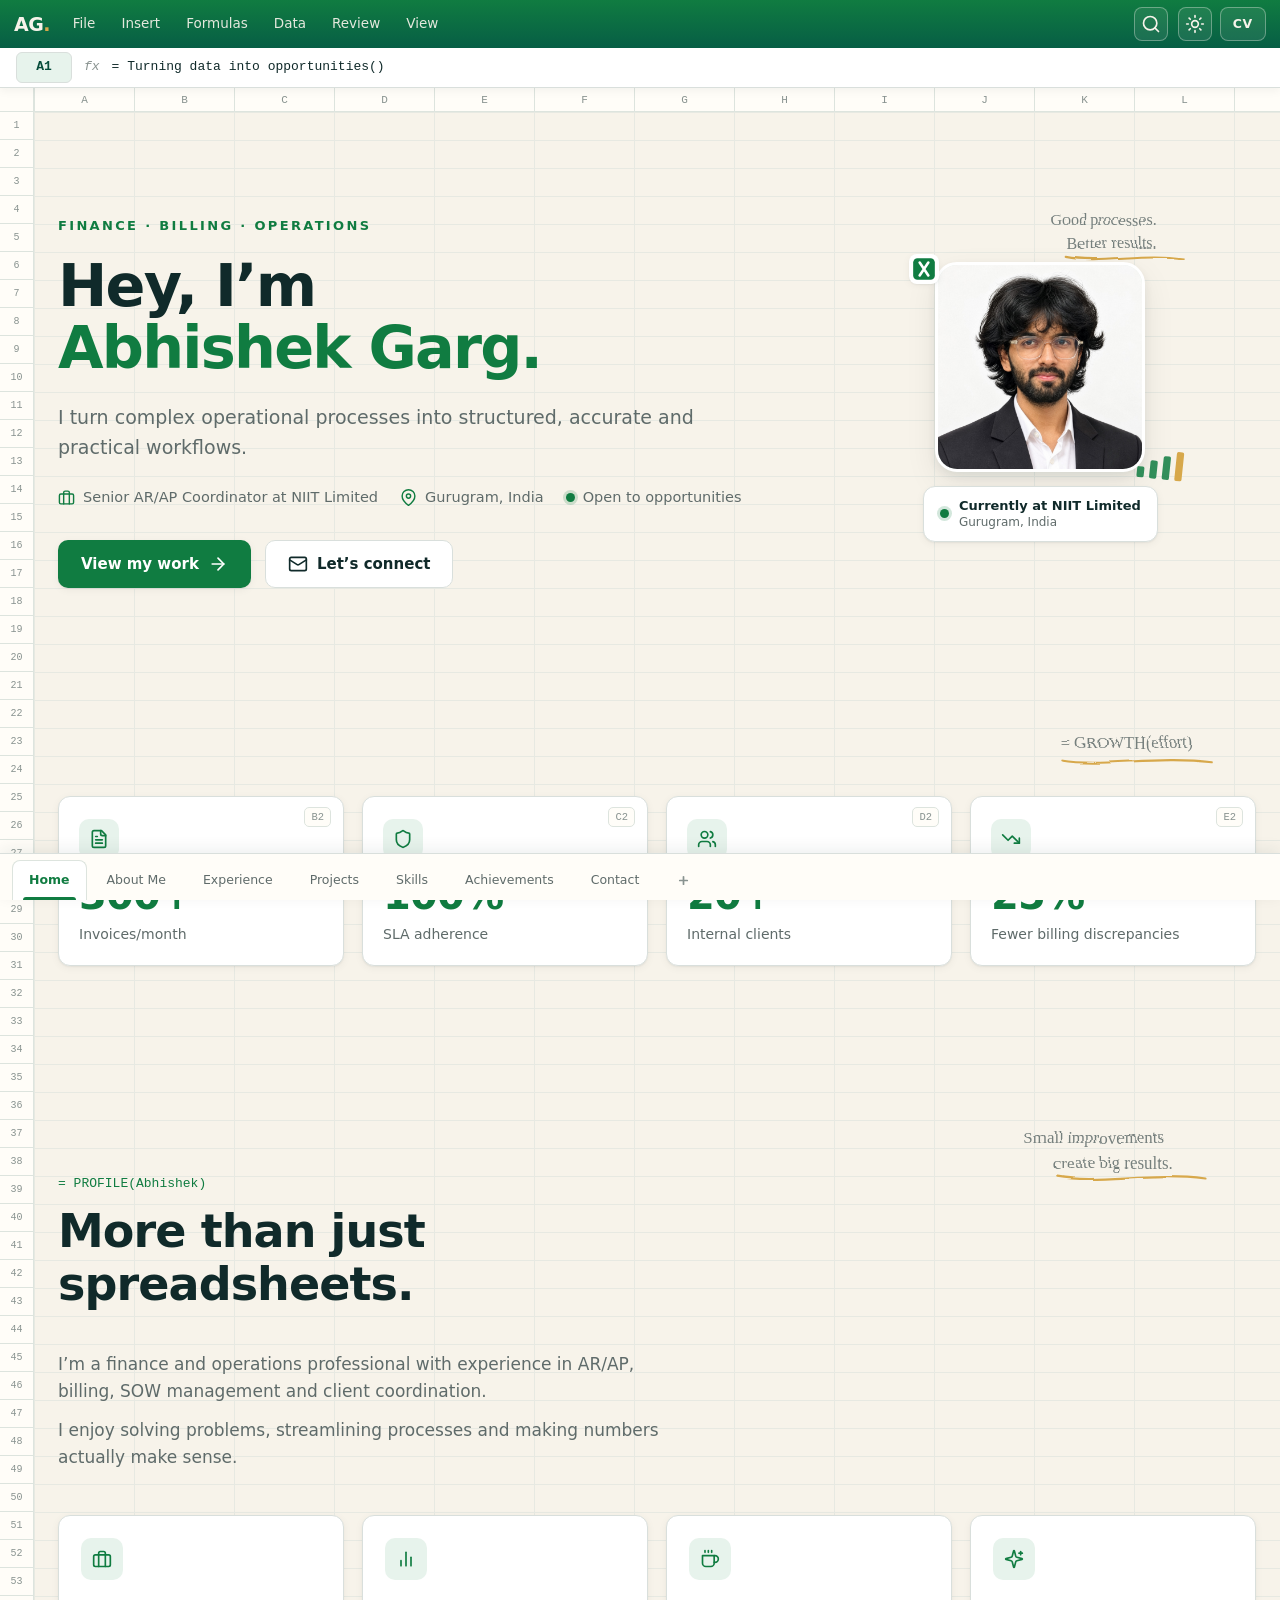
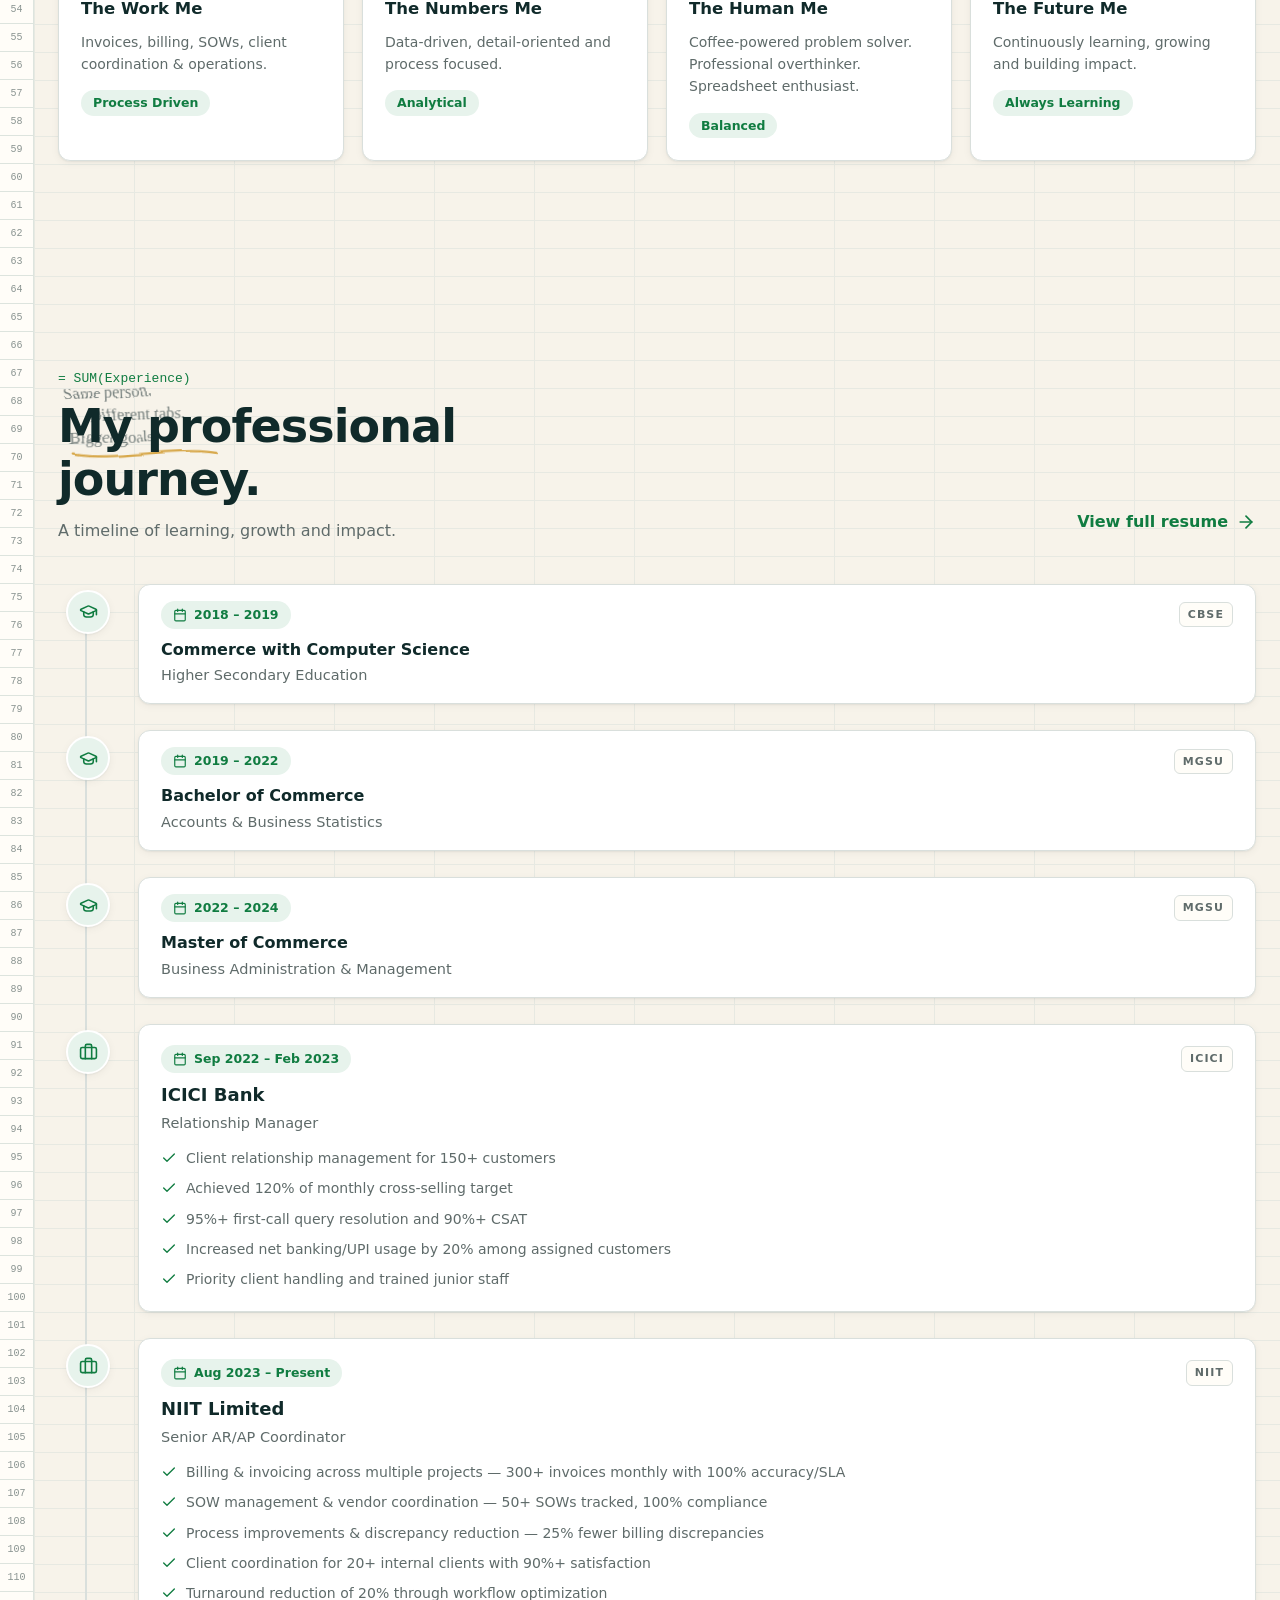
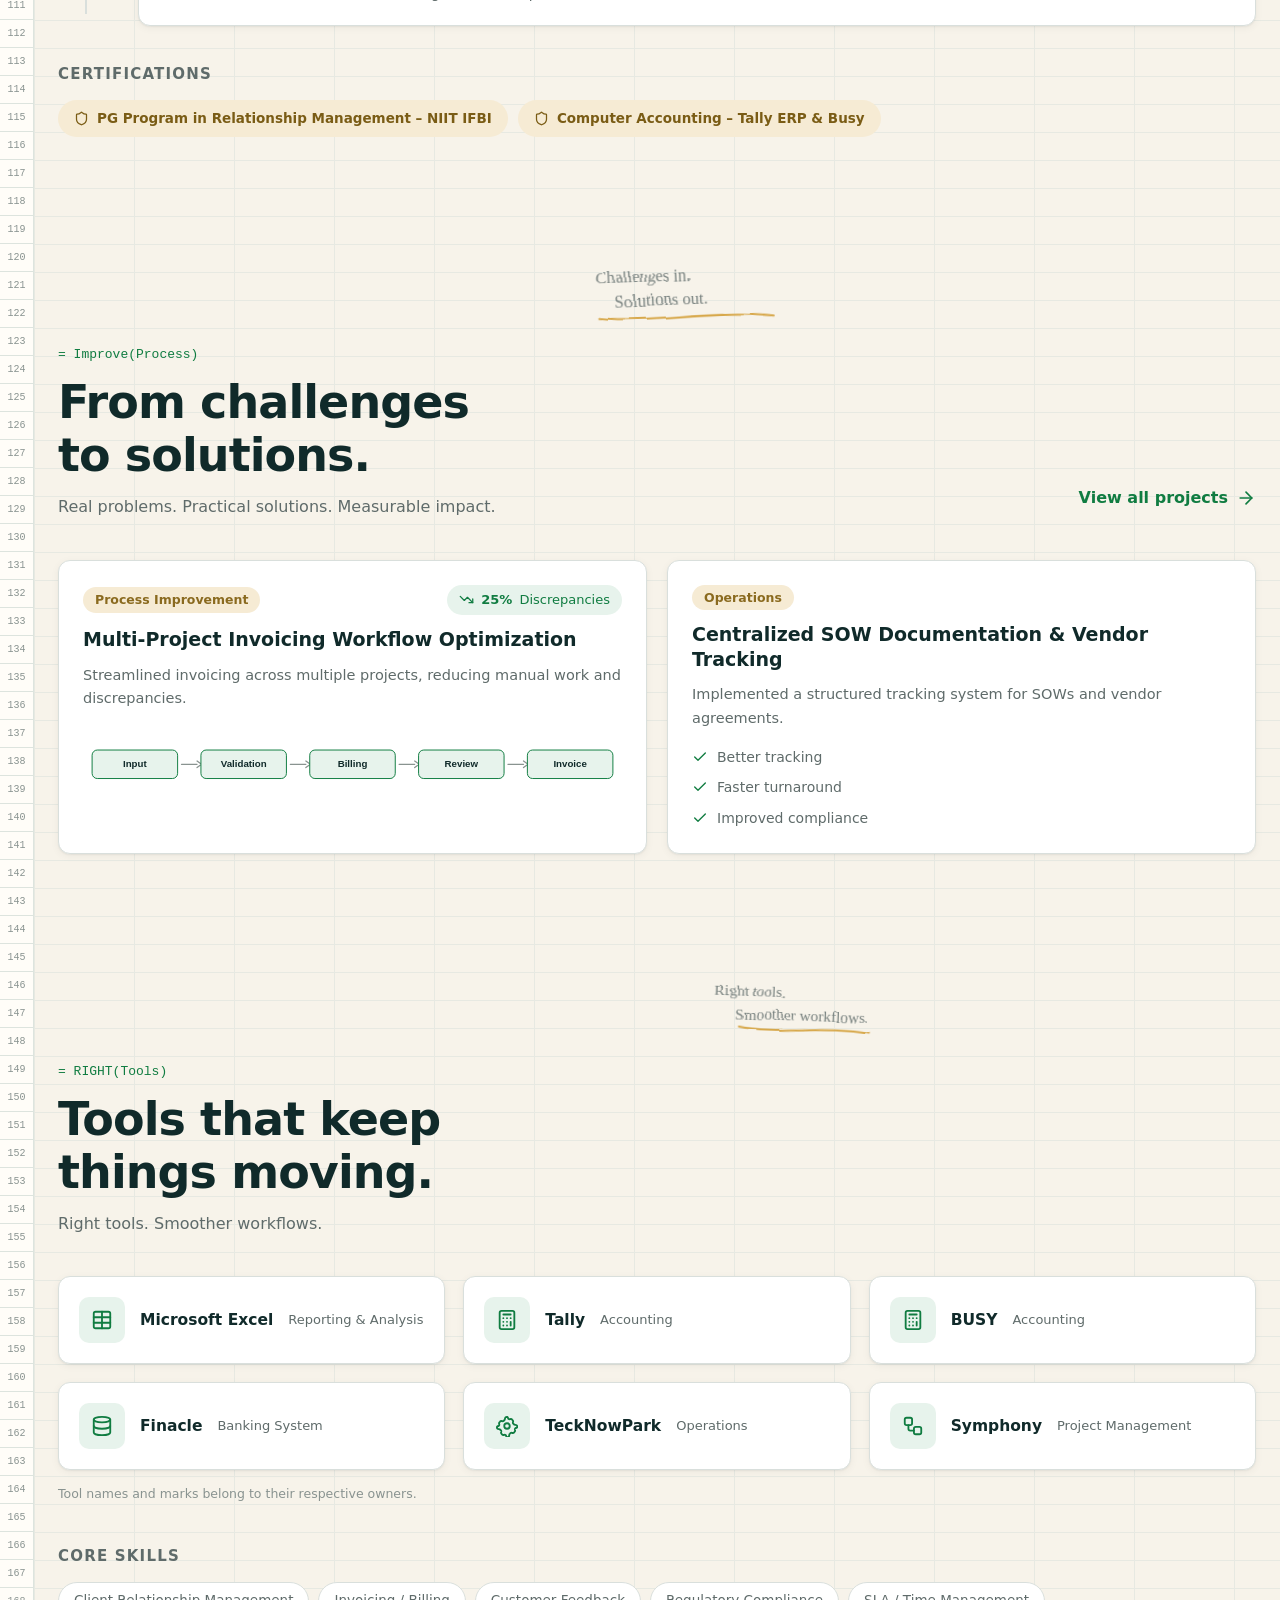
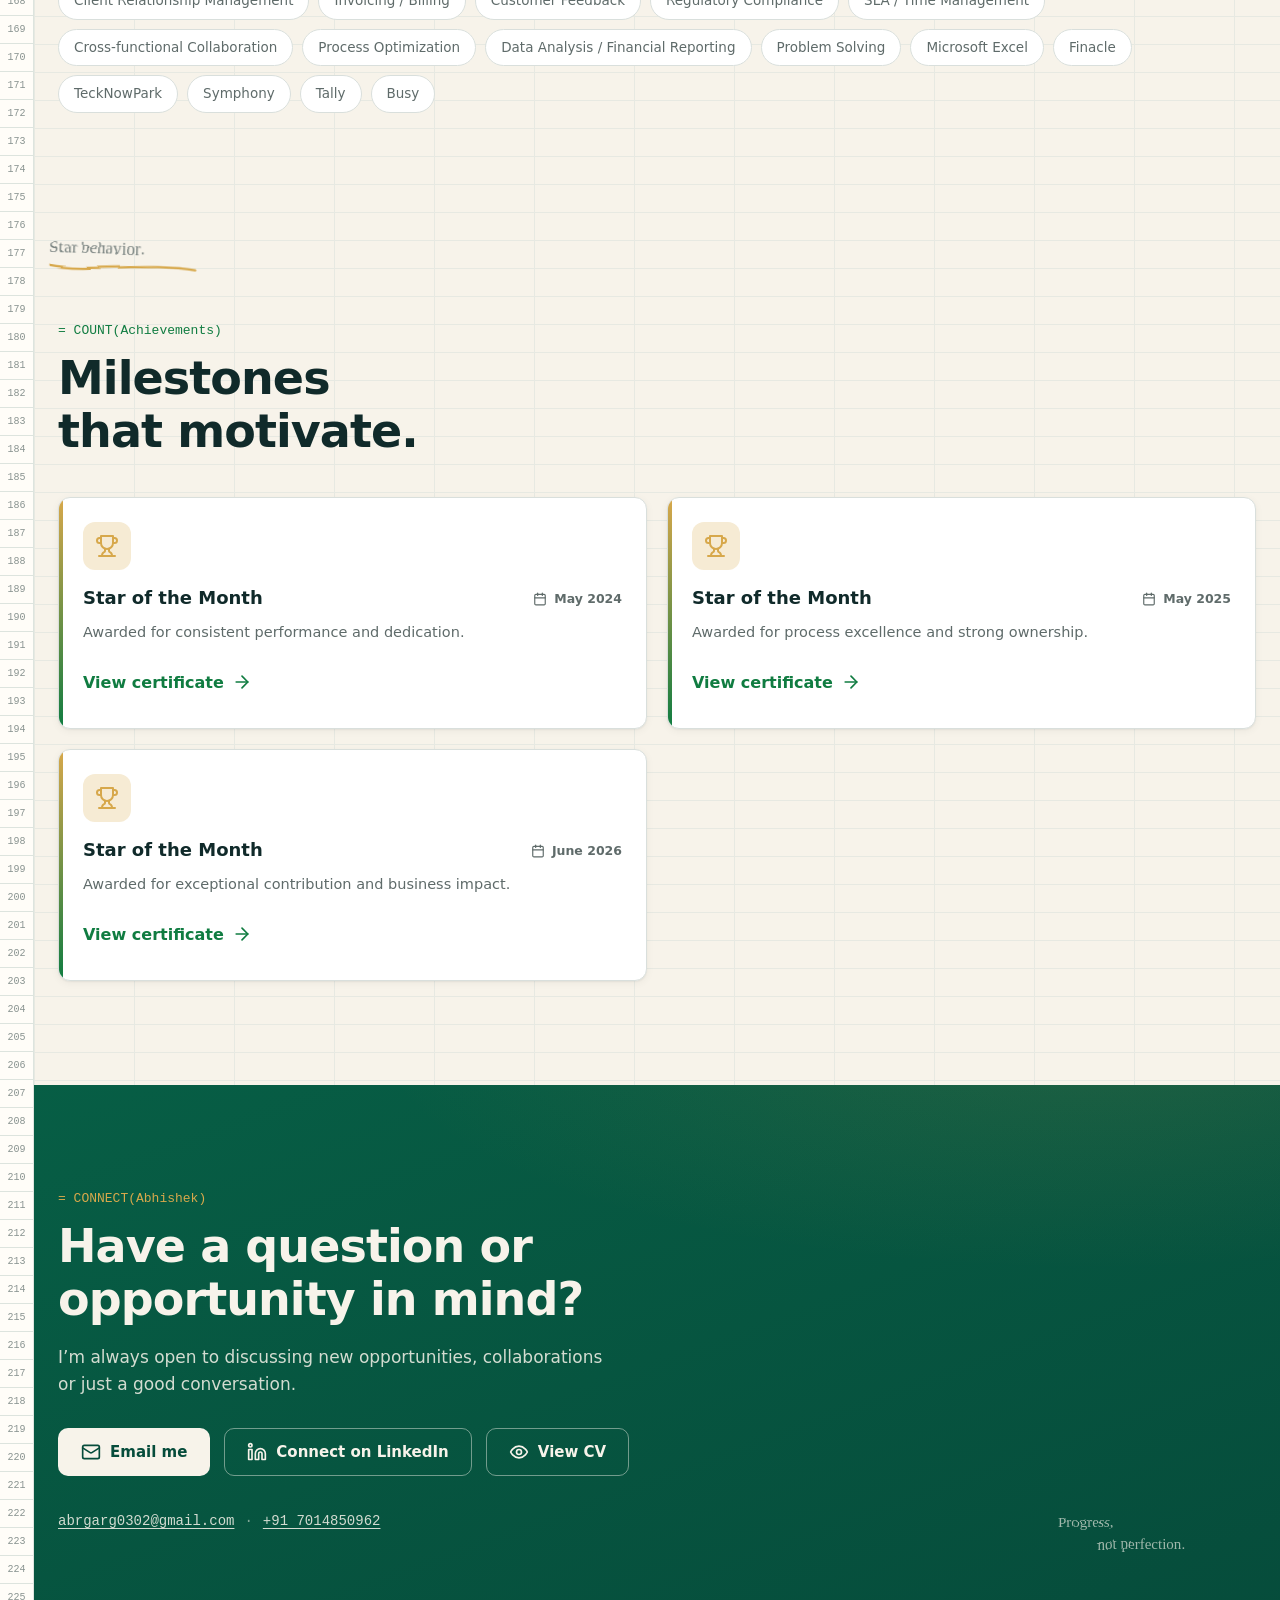
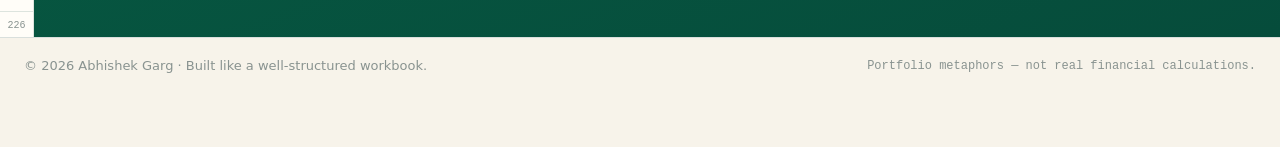
==== commit 659ec8de: "feat: three more doodles (= GROWTH(effort), Challenges in/Solutions out, Star behavior); animated sq" ====
--- a/index.html
+++ b/index.html
@@ -19,7 +19,7 @@
   <meta property="og:description" content="Portfolio of Abhishek Garg, Senior AR/AP Coordinator specializing in billing, operations, SOW management and client coordination.">
 
   <link rel="icon" type="image/svg+xml" href="assets/icons/favicon.svg">
-  <link rel="stylesheet" href="styles.css?v=7">
+  <link rel="stylesheet" href="styles.css?v=8">
 
   <script>
     /* Set theme before first paint to avoid a flash */
@@ -65,10 +65,12 @@
     <symbol id="i-settings" viewBox="0 0 24 24" fill="none" stroke="currentColor" stroke-width="2" stroke-linecap="round" stroke-linejoin="round"><path d="M12.22 2h-.44a2 2 0 0 0-2 2v.18a2 2 0 0 1-1 1.73l-.43.58a2 2 0 0 1-1.53.22l-.17-.06a2 2 0 0 0-2.28.62l-.28.28a2 2 0 0 0-.62 2.28l.06.17a2 2 0 0 1-.22 1.53l-.58.43a2 2 0 0 0-1.73 1v.44a2 2 0 0 0 2 2h.18a2 2 0 0 1 1.73 1l.58.43a2 2 0 0 1 .22 1.53l-.06.17a2 2 0 0 0 .62 2.28l.28.28a2 2 0 0 0 2.28.62l.17-.06a2 2 0 0 1 1.53.22l.43.58a2 2 0 0 0 1 1.73h.44a2 2 0 0 0 2-2v-.18a2 2 0 0 1 1-1.73l.43-.58a2 2 0 0 1 1.53-.22l.17.06a2 2 0 0 0 2.28-.62l.28-.28a2 2 0 0 0 .62-2.28l-.06-.17a2 2 0 0 1 .22-1.53l.58-.43a2 2 0 0 0 1.73-1v-.44a2 2 0 0 0-2-2h-.18a2 2 0 0 1-1.73-1l-.58-.43a2 2 0 0 1-.22-1.53l.06-.17a2 2 0 0 0-.62-2.28l-.28-.28a2 2 0 0 0-2.28-.62l-.17.06a2 2 0 0 1-1.53-.22l-.43-.58a2 2 0 0 0-1-1.73z"/><circle cx="12" cy="12" r="3"/></symbol>
     <symbol id="i-sigma" viewBox="0 0 24 24" fill="none" stroke="currentColor" stroke-width="2" stroke-linecap="round" stroke-linejoin="round"><path d="M18 7V4H6l6 8-6 8h12v-3"/></symbol>
     <symbol id="i-database" viewBox="0 0 24 24" fill="none" stroke="currentColor" stroke-width="2" stroke-linecap="round" stroke-linejoin="round"><ellipse cx="12" cy="5" rx="9" ry="3"/><path d="M3 5v14a9 3 0 0 0 18 0V5"/><path d="M3 12a9 3 0 0 0 18 0"/></symbol>
-    <!-- Turbulent squiggle filter: gives doodles a hand-drawn wobble -->
+    <!-- Turbulent squiggle filter: gives doodles a hand-drawn wobble that gently animates -->
     <filter id="squiggle" x="-20%" y="-20%" width="140%" height="140%">
-      <feTurbulence type="fractalNoise" baseFrequency="0.018 0.05" numOctaves="2" seed="7" result="noise"/>
-      <feDisplacementMap in="SourceGraphic" in2="noise" scale="4" xChannelSelector="R" yChannelSelector="G"/>
+      <feTurbulence type="fractalNoise" baseFrequency="0.016 0.045" numOctaves="2" seed="7" result="noise">
+        <animate attributeName="baseFrequency" dur="5s" values="0.016 0.045;0.028 0.032;0.016 0.045" repeatCount="indefinite" calcMode="spline" keySplines="0.4 0 0.6 1;0.4 0 0.6 1"/>
+      </feTurbulence>
+      <feDisplacementMap in="SourceGraphic" in2="noise" scale="5" xChannelSelector="R" yChannelSelector="G"/>
     </filter>
     <symbol id="i-filter" viewBox="0 0 24 24" fill="none" stroke="currentColor" stroke-width="2" stroke-linecap="round" stroke-linejoin="round"><polygon points="22 3 2 3 10 12.46 10 19 14 21 14 12.46 22 3"/></symbol>
     <symbol id="i-calendar" viewBox="0 0 24 24" fill="none" stroke="currentColor" stroke-width="2" stroke-linecap="round" stroke-linejoin="round"><rect x="3" y="4" width="18" height="18" rx="2"/><line x1="16" y1="2" x2="16" y2="6"/><line x1="8" y1="2" x2="8" y2="6"/><line x1="3" y1="10" x2="21" y2="10"/></symbol>
@@ -228,6 +230,10 @@
     <!-- KPI ROW -->
     <section class="kpi-section section" id="kpis" aria-label="Key metrics">
       <div class="container">
+        <svg class="doodle doodle-kpi" viewBox="0 0 220 60" aria-hidden="true">
+          <text x="10" y="26" class="doodle-text">= GROWTH(effort)</text>
+          <path class="doodle-line" d="M12 40 C 60 48, 120 34, 185 42"/>
+        </svg>
         <div class="kpi-grid" id="kpi-grid"></div>
       </div>
     </section>
@@ -296,6 +302,12 @@
           </a>
         </div>
         <div class="projects-grid" id="projects-grid"></div>
+
+        <svg class="doodle doodle-projects" viewBox="0 0 240 80" aria-hidden="true">
+          <text x="8" y="26" class="doodle-text">Challenges in.</text>
+          <text x="30" y="54" class="doodle-text">Solutions out.</text>
+          <path class="doodle-line" d="M12 66 C 70 74, 140 60, 210 70"/>
+        </svg>
       </div>
     </section>
 
@@ -332,6 +344,12 @@
             <h2 class="section-title">Milestones<br>that motivate.</h2>
           </div>
         </div>
+
+        <svg class="doodle doodle-ach" viewBox="0 0 200 70" aria-hidden="true">
+          <text x="12" y="28" class="doodle-text">Star behavior.</text>
+          <path class="doodle-line" d="M14 42 C 60 50, 120 36, 175 44"/>
+        </svg>
+
         <div class="achievements-grid" id="achievements-grid"></div>
       </div>
     </section>
@@ -406,6 +424,6 @@
     </button>
   </nav>
 
-  <script src="script.js?v=7"></script>
+  <script src="script.js?v=9"></script>
 </body>
 </html>
--- a/styles.css
+++ b/styles.css
@@ -942,9 +942,12 @@
 }
 
 .doodle-hero { width: 220px; top: -66px; right: -6px; }
+.doodle-kpi { width: 190px; top: 34px; right: 3vw; }
 .doodle-about { width: 250px; top: 46px; right: 12px; }
 .doodle-exp { width: 235px; top: 110px; left: 3vw; right: auto; transform: rotate(-2deg); }
+.doodle-projects { width: 210px; top: 16px; left: 46%; right: auto; transform: rotate(-2deg); }
 .doodle-skills { width: 210px; top: 16px; left: 55%; right: auto; transform: rotate(2deg); }
+.doodle-ach { width: 180px; top: 12px; left: 3vw; transform: rotate(1.5deg); }
 .doodle-contact { width: 190px; top: auto; bottom: 70px; right: 40px; position: absolute; }
 
 /* ------------------------------------------------------------
@@ -1605,9 +1608,12 @@
   /* Doodles stay visible on mobile — smaller, scattered, behind text */
   .doodle { opacity: 0.75; }
   .doodle-hero { width: 120px; top: -26px; right: 0; }
+  .doodle-kpi { width: 120px; top: -6px; right: 0; }
   .doodle-about { width: 130px; top: -4px; right: 0; }
   .doodle-exp { width: 130px; top: -2px; left: 0; right: auto; }
+  .doodle-projects { width: 120px; top: -2px; left: 45%; right: auto; }
   .doodle-skills { width: 120px; top: -2px; left: 45%; right: auto; }
+  .doodle-ach { width: 110px; top: -4px; left: 0; right: auto; }
   .doodle-contact { width: 140px; top: 6px; right: 8px; }
 
   .section { padding: 36px 0; }
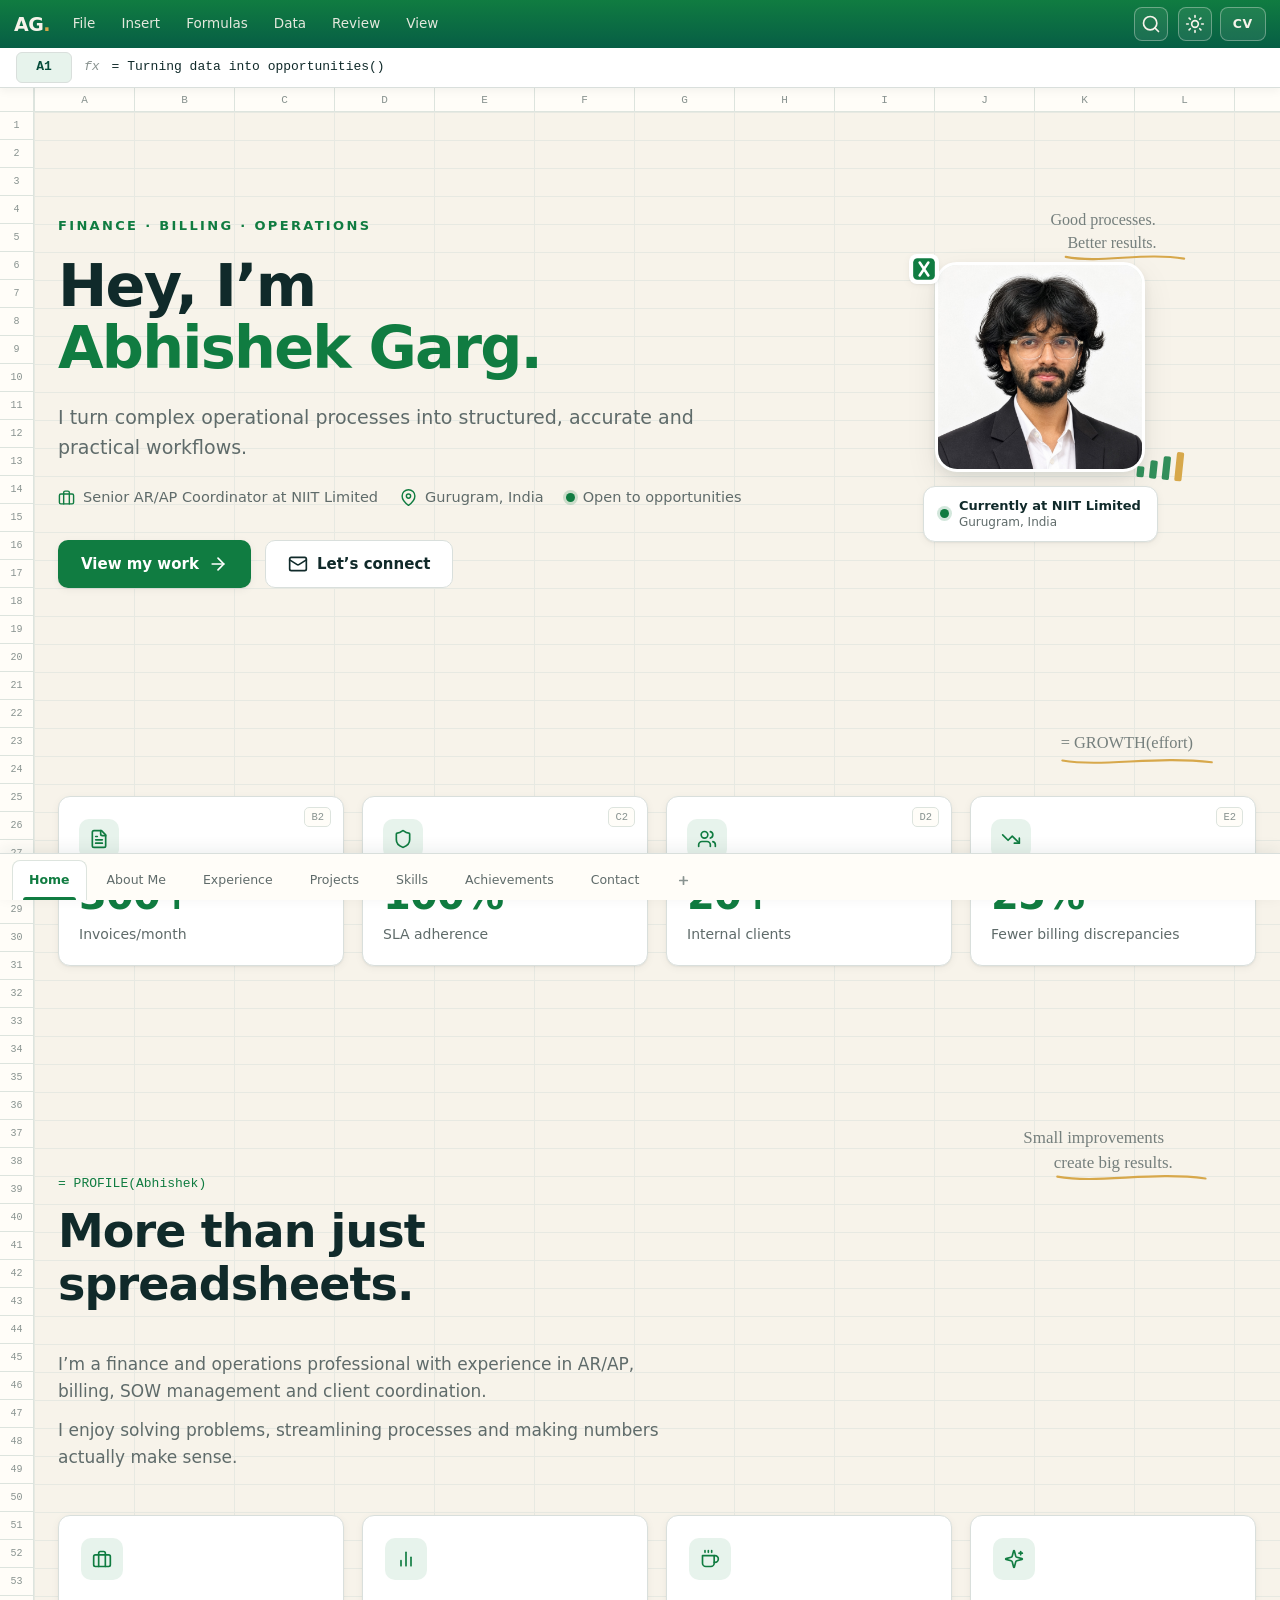
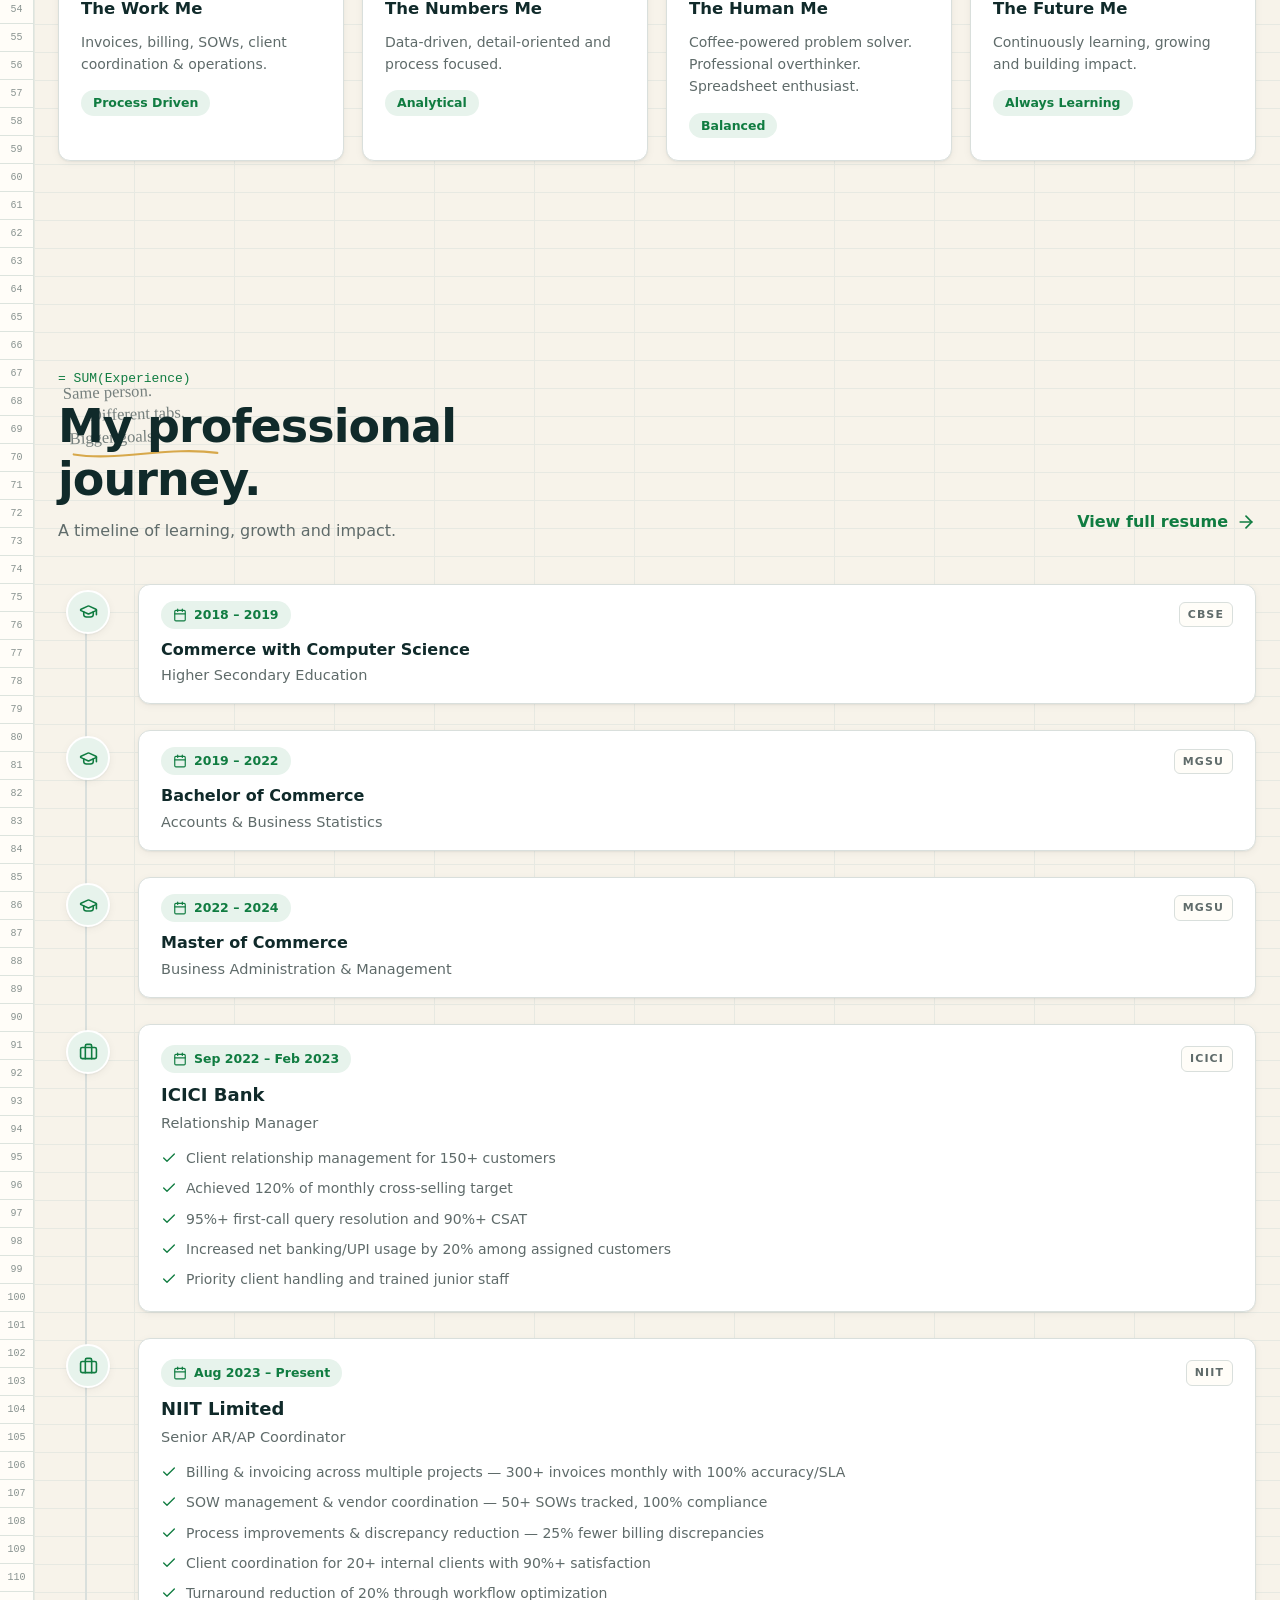
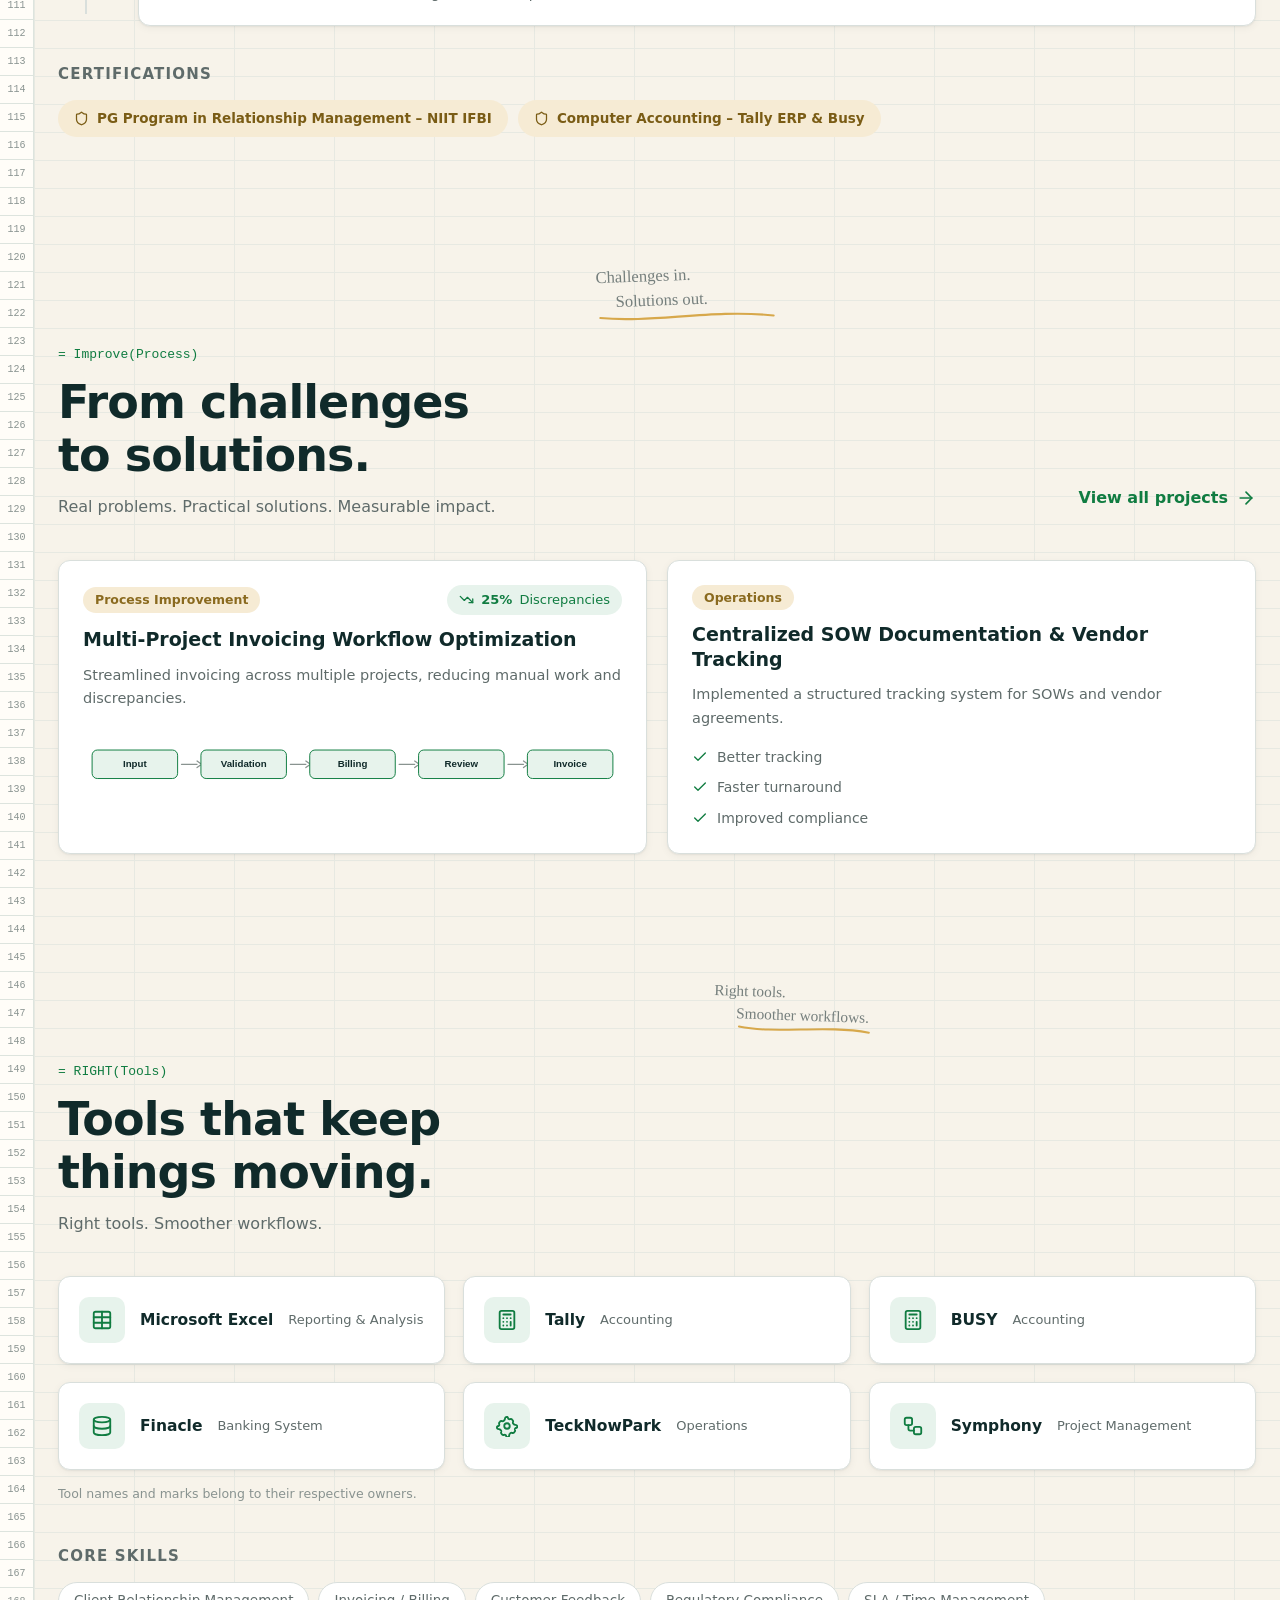
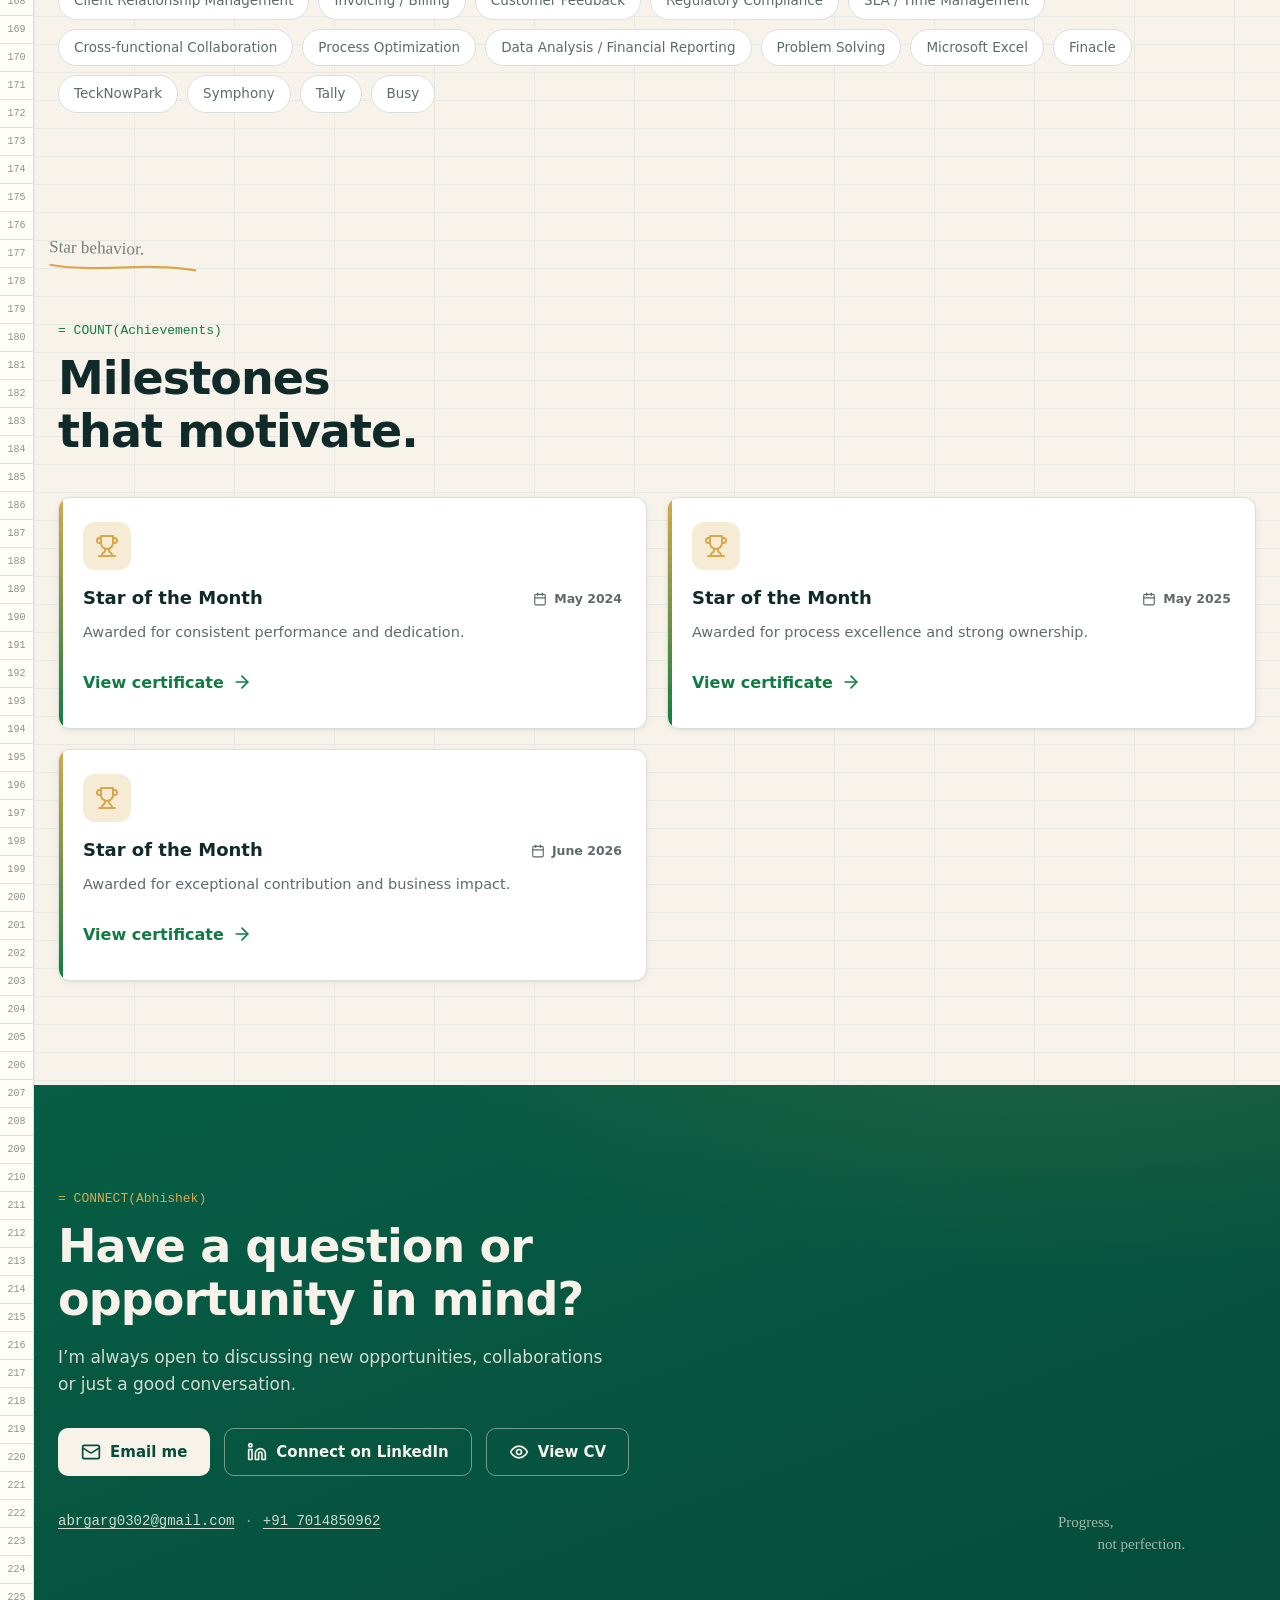
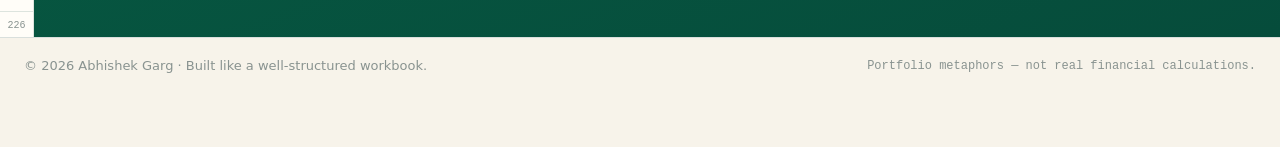
==== commit f709e12b: "revert: remove turbulence squiggle filter from doodles (clean static text)" ====
--- a/index.html
+++ b/index.html
@@ -65,13 +65,6 @@
     <symbol id="i-settings" viewBox="0 0 24 24" fill="none" stroke="currentColor" stroke-width="2" stroke-linecap="round" stroke-linejoin="round"><path d="M12.22 2h-.44a2 2 0 0 0-2 2v.18a2 2 0 0 1-1 1.73l-.43.58a2 2 0 0 1-1.53.22l-.17-.06a2 2 0 0 0-2.28.62l-.28.28a2 2 0 0 0-.62 2.28l.06.17a2 2 0 0 1-.22 1.53l-.58.43a2 2 0 0 0-1.73 1v.44a2 2 0 0 0 2 2h.18a2 2 0 0 1 1.73 1l.58.43a2 2 0 0 1 .22 1.53l-.06.17a2 2 0 0 0 .62 2.28l.28.28a2 2 0 0 0 2.28.62l.17-.06a2 2 0 0 1 1.53.22l.43.58a2 2 0 0 0 1 1.73h.44a2 2 0 0 0 2-2v-.18a2 2 0 0 1 1-1.73l.43-.58a2 2 0 0 1 1.53-.22l.17.06a2 2 0 0 0 2.28-.62l.28-.28a2 2 0 0 0 .62-2.28l-.06-.17a2 2 0 0 1 .22-1.53l.58-.43a2 2 0 0 0 1.73-1v-.44a2 2 0 0 0-2-2h-.18a2 2 0 0 1-1.73-1l-.58-.43a2 2 0 0 1-.22-1.53l.06-.17a2 2 0 0 0-.62-2.28l-.28-.28a2 2 0 0 0-2.28-.62l-.17.06a2 2 0 0 1-1.53-.22l-.43-.58a2 2 0 0 0-1-1.73z"/><circle cx="12" cy="12" r="3"/></symbol>
     <symbol id="i-sigma" viewBox="0 0 24 24" fill="none" stroke="currentColor" stroke-width="2" stroke-linecap="round" stroke-linejoin="round"><path d="M18 7V4H6l6 8-6 8h12v-3"/></symbol>
     <symbol id="i-database" viewBox="0 0 24 24" fill="none" stroke="currentColor" stroke-width="2" stroke-linecap="round" stroke-linejoin="round"><ellipse cx="12" cy="5" rx="9" ry="3"/><path d="M3 5v14a9 3 0 0 0 18 0V5"/><path d="M3 12a9 3 0 0 0 18 0"/></symbol>
-    <!-- Turbulent squiggle filter: gives doodles a hand-drawn wobble that gently animates -->
-    <filter id="squiggle" x="-20%" y="-20%" width="140%" height="140%">
-      <feTurbulence type="fractalNoise" baseFrequency="0.016 0.045" numOctaves="2" seed="7" result="noise">
-        <animate attributeName="baseFrequency" dur="5s" values="0.016 0.045;0.028 0.032;0.016 0.045" repeatCount="indefinite" calcMode="spline" keySplines="0.4 0 0.6 1;0.4 0 0.6 1"/>
-      </feTurbulence>
-      <feDisplacementMap in="SourceGraphic" in2="noise" scale="5" xChannelSelector="R" yChannelSelector="G"/>
-    </filter>
     <symbol id="i-filter" viewBox="0 0 24 24" fill="none" stroke="currentColor" stroke-width="2" stroke-linecap="round" stroke-linejoin="round"><polygon points="22 3 2 3 10 12.46 10 19 14 21 14 12.46 22 3"/></symbol>
     <symbol id="i-calendar" viewBox="0 0 24 24" fill="none" stroke="currentColor" stroke-width="2" stroke-linecap="round" stroke-linejoin="round"><rect x="3" y="4" width="18" height="18" rx="2"/><line x1="16" y1="2" x2="16" y2="6"/><line x1="8" y1="2" x2="8" y2="6"/><line x1="3" y1="10" x2="21" y2="10"/></symbol>
     <symbol id="i-trending-down" viewBox="0 0 24 24" fill="none" stroke="currentColor" stroke-width="2" stroke-linecap="round" stroke-linejoin="round"><polyline points="22 17 13.5 8.5 8.5 13.5 2 7"/><polyline points="16 17 22 17 22 11"/></symbol>
@@ -424,6 +417,6 @@
     </button>
   </nav>
 
-  <script src="script.js?v=9"></script>
+  <script src="script.js?v=10"></script>
 </body>
 </html>
--- a/styles.css
+++ b/styles.css
@@ -926,7 +926,7 @@
 .status-card em { font-style: normal; color: var(--text-secondary); font-size: 12px; }
 
 /* Doodles */
-.doodle { position: absolute; pointer-events: none; z-index: -1; filter: url(#squiggle); }
+.doodle { position: absolute; pointer-events: none; z-index: -1; }
 .doodle-text {
   font-family: "Segoe Script", "Bradley Hand", "Comic Sans MS", cursive;
   font-size: 19px;
